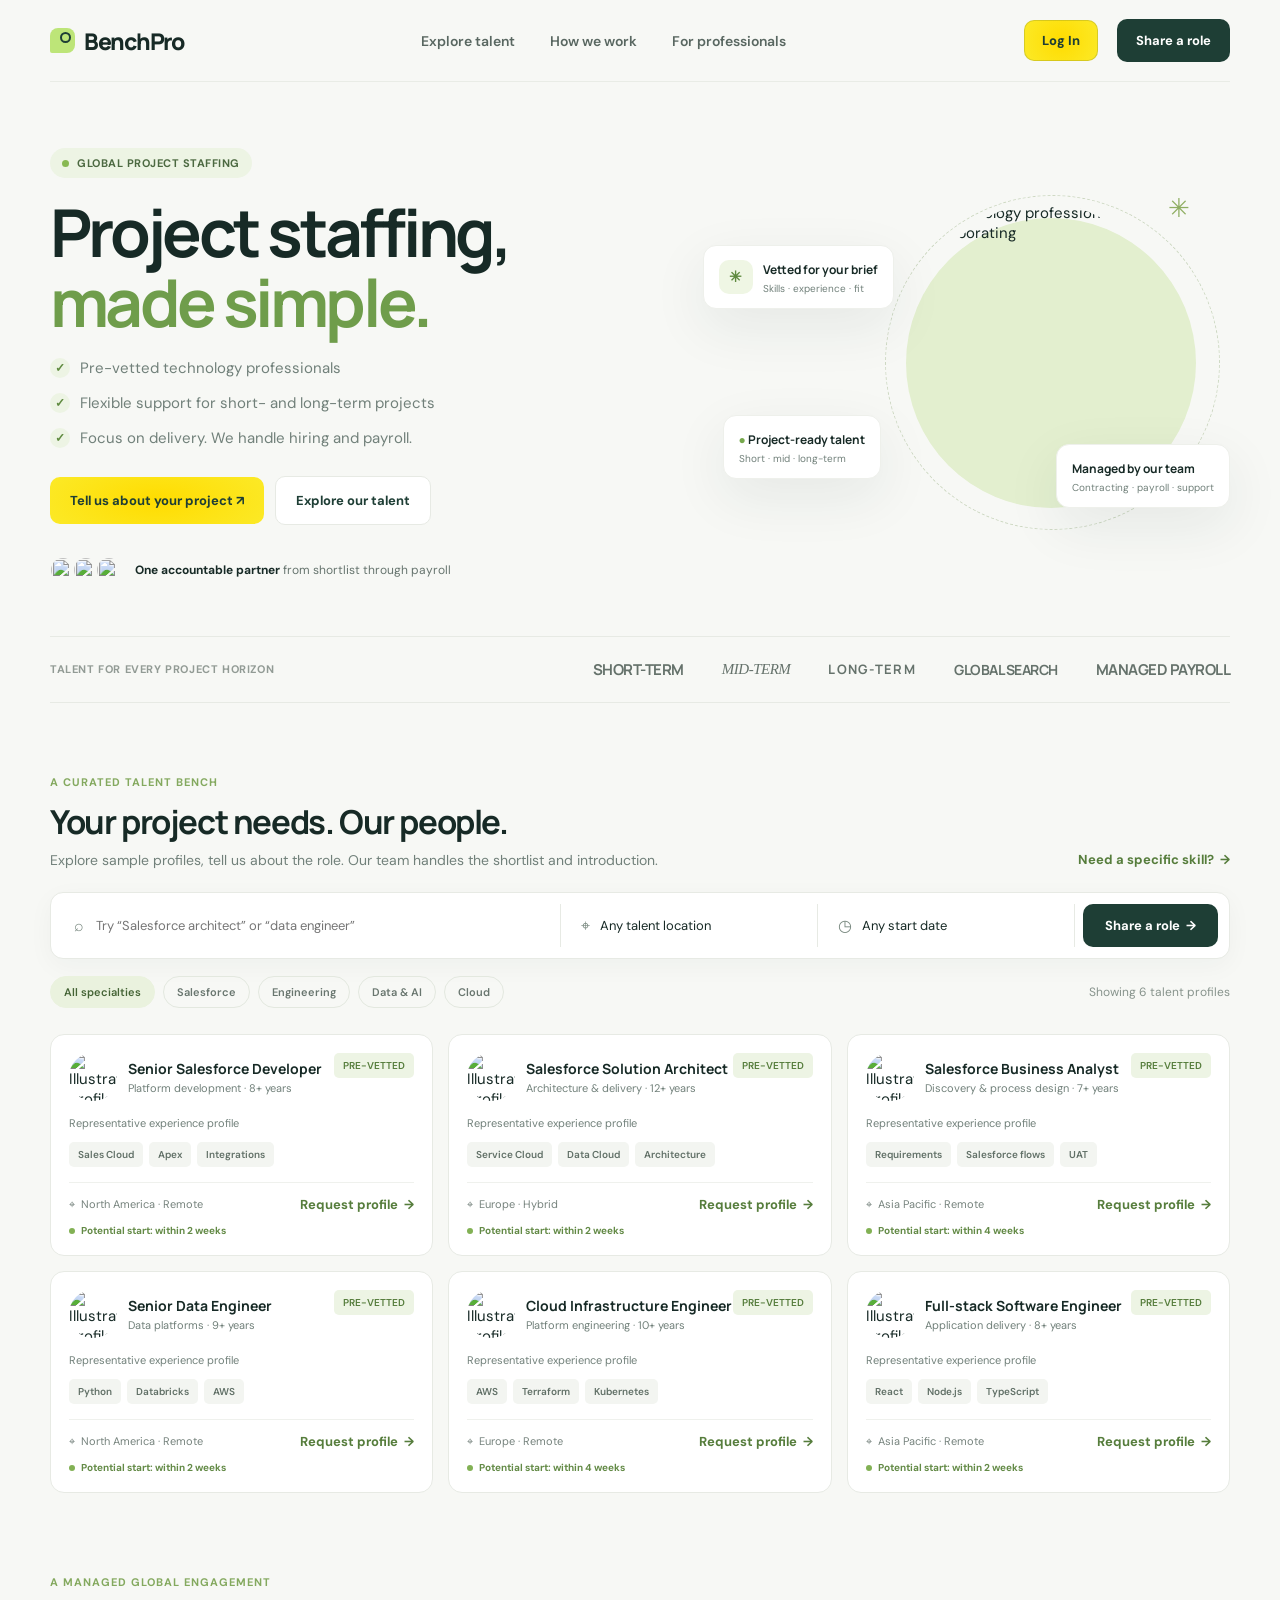
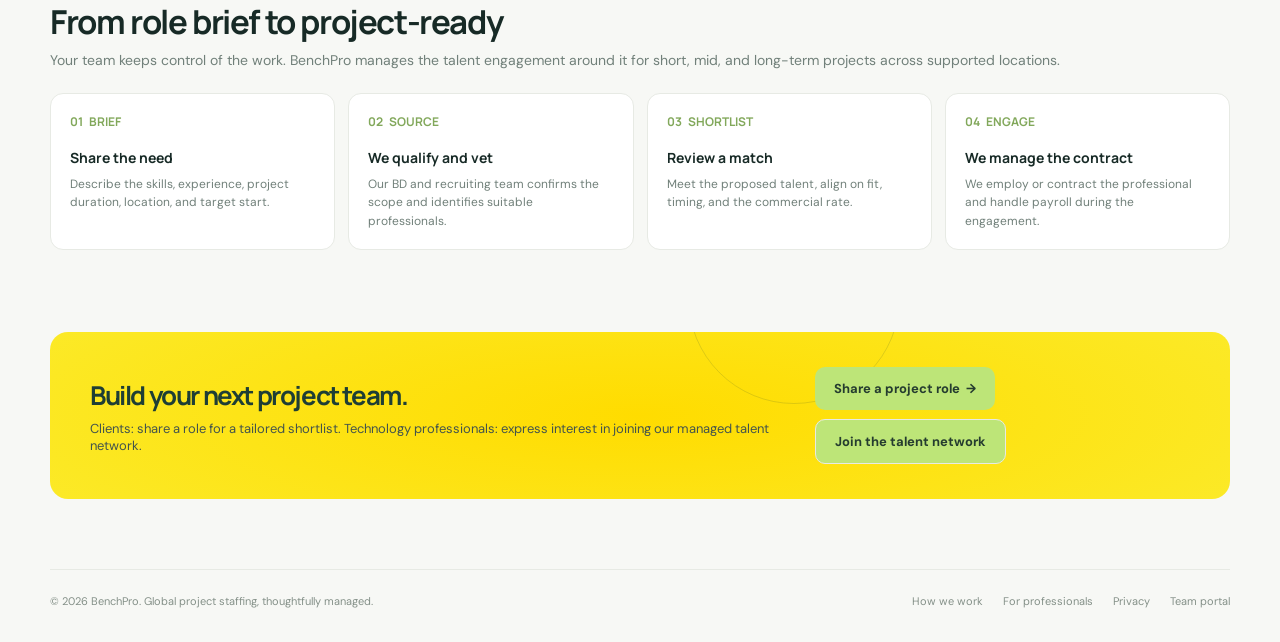
==== index.html @ f0e97454 "Add shared BenchPro sign-in and role-based access" ====
<!doctype html>
<html lang="en">
<head>
  <meta charset="utf-8" />
  <meta name="viewport" content="width=device-width, initial-scale=1" />
  <meta name="theme-color" content="#f7f8f5" />
  <title>BenchPro — Global project staffing</title>
  <link rel="preconnect" href="https://fonts.googleapis.com">
  <link rel="preconnect" href="https://fonts.gstatic.com" crossorigin>
  <link href="https://fonts.googleapis.com/css2?family=DM+Sans:wght@400;500;600;700&family=Manrope:wght@400;500;600;700;800&display=swap" rel="stylesheet">
  <style>
    :root{--ink:#172a26;--muted:#71807a;--green:#bde578;--deep:#1e3e35;--paper:#f7f8f5;--line:#e7eae4;--white:#fff;--orange:#f4a16c;--shadow:0 18px 55px rgba(29,54,45,.08)}
    *{box-sizing:border-box} body{margin:0;background:var(--paper);color:var(--ink);font:15px 'DM Sans',sans-serif} button,input,select{font:inherit} button{cursor:pointer} a{color:inherit;text-decoration:none}.shell{width:min(1180px,calc(100% - 48px));margin:auto}
    header{height:82px;display:flex;align-items:center;justify-content:space-between;border-bottom:1px solid #e9ece6}.brand{font:800 23px Manrope,sans-serif;letter-spacing:-1.3px;display:flex;gap:9px;align-items:center}.brand-mark{width:25px;height:25px;background:var(--green);border-radius:8px 8px 8px 2px;position:relative}.brand-mark:after{content:'';position:absolute;width:7px;height:7px;border:2px solid var(--deep);border-radius:50%;right:4px;top:4px}.nav{display:flex;gap:35px;align-items:center;color:#596761;font-weight:600;font-size:14px}.nav a:hover{color:var(--deep)}.actions{display:flex;align-items:center;gap:19px}.login-button{display:inline-flex;align-items:center;justify-content:center;padding:11px 17px;border:1px solid rgba(24,59,51,.16);border-radius:10px;background:radial-gradient(150% 267% at 50% 50%, #FFDC00 0%, #F6FF66 100%);color:var(--deep);font-weight:800;font-size:13px;white-space:nowrap;transition:background .15s,transform .15s}.login-button:hover{background:radial-gradient(150% 267% at 50% 50%, #FFDC00 0%, #F6FF66 100%);transform:translateY(-1px)}.login{font-weight:600;font-size:14px}.btn{border:0;border-radius:10px;background:var(--deep);color:white;padding:13px 19px;font-weight:700;font-size:13px;transition:transform .15s,background .15s}.btn:hover{background:#31594c;transform:translateY(-1px)}.btn.light{background:#fff;color:var(--deep);border:1px solid var(--line)}.btn.light:hover{background:#f1f4ed}.menu{display:none;background:none;border:0;font-size:23px;color:var(--deep)}
    .hero{display:grid;grid-template-columns:1.06fr .94fr;align-items:center;gap:45px;padding:66px 0 52px;min-height:485px}.eyebrow{display:inline-flex;align-items:center;gap:8px;padding:8px 12px;border-radius:30px;background:#edf4e4;color:#4c6941;font-size:11px;font-weight:700;letter-spacing:.5px;text-transform:uppercase}.eyebrow i{width:7px;height:7px;background:#88b952;border-radius:50%}h1,h2,h3,p{margin-top:0}h1{font:700 clamp(43px,5.2vw,66px)/1.06 Manrope,sans-serif;letter-spacing:-3.7px;margin:20px 0 19px;max-width:600px}h1 em{font-style:normal;color:#6f9d4b}.hero-copy{font-size:16px;color:var(--muted);line-height:1.7;max-width:505px;margin-bottom:25px}.hero-points{list-style:none;padding:0;display:grid;gap:12px}.hero-points li{display:flex;align-items:flex-start;gap:10px;font-size:15px;line-height:1.55;color:var(--muted)}.hero-points li:before{content:'✓';flex:0 0 20px;width:20px;height:20px;border-radius:50%;display:grid;place-items:center;background:#edf4e4;color:#5f8a3f;font-size:12px;font-weight:700;margin-top:1px}.hero-ctas{display:flex;gap:11px;align-items:center}.hero-ctas .btn{padding:15px 20px}.hero-ctas .btn:not(.light){background:radial-gradient(150% 267% at 50% 50%, #FFDC00 0%, #F6FF66 100%);color:var(--deep)}.hero-ctas .btn:not(.light):hover{background:radial-gradient(150% 267% at 50% 50%, #FFDC00 0%, #F6FF66 100%);transform:translateY(-1px)}.proof{display:flex;align-items:center;gap:12px;margin-top:31px;color:#66746e;font-size:12px}.avatars{display:flex;padding-left:4px}.avatars img{width:28px;height:28px;border-radius:50%;object-fit:cover;border:2px solid var(--paper);margin-left:-5px}.proof strong{color:var(--ink)}
    .visual{height:350px;position:relative;display:flex;align-items:center;justify-content:center}.blob{position:absolute;width:290px;height:290px;border-radius:50%;background:#e3efcf;right:34px;top:27px}.orbit{position:absolute;width:335px;height:335px;border:1px dashed #cdd8c2;border-radius:50%;right:10px;top:4px}.visual-photo{position:absolute;right:68px;top:12px;width:237px;height:318px;object-fit:cover;object-position:center;border-radius:125px 125px 18px 18px;z-index:1}.float-card{position:absolute;z-index:2;background:white;border:1px solid #eef0eb;border-radius:13px;padding:13px 15px;box-shadow:var(--shadow)}.match-card{left:6px;top:54px;display:flex;gap:10px;align-items:center}.match-icon{width:34px;height:34px;background:#eff6e4;border-radius:10px;display:grid;place-items:center;color:#5f8a3f;font-weight:bold}.float-card strong{font:700 12px Manrope}.float-card small{display:block;color:var(--muted);font-size:10px;margin-top:3px}.rate-card{right:0;bottom:33px}.rate-card span{color:#79a456;font-size:12px;font-weight:bold}.online-card{left:26px;bottom:62px}.online-card b{color:#77a94d}.sparkle{position:absolute;right:40px;top:0;color:#8fae62;font-size:26px}
    .trusted{border-top:1px solid var(--line);border-bottom:1px solid var(--line);padding:22px 0;display:flex;align-items:center;justify-content:space-between;color:#929b95;font-size:11px;font-weight:700;letter-spacing:.6px;text-transform:uppercase}.logos{display:flex;align-items:center;gap:38px;color:#65726b;font:700 15px Manrope;letter-spacing:-.5px}.logos span:nth-child(2){font-weight:500;font-family:Georgia,serif;font-style:italic}.logos span:nth-child(3){letter-spacing:1.3px;font-size:13px}.logos span:nth-child(4){font-size:14px}.section{padding:72px 0 82px}.section-head{display:flex;justify-content:space-between;align-items:end;margin-bottom:23px}.kicker{font-weight:700;color:#84a95f;font-size:11px;text-transform:uppercase;letter-spacing:1px;margin-bottom:10px}h2{font:700 33px Manrope;letter-spacing:-1.4px;margin-bottom:7px}.section-head p{color:var(--muted);margin:0;font-size:14px}.text-link{font-weight:700;color:#567d3c;font-size:13px}.search-panel{background:#fff;border:1px solid var(--line);border-radius:13px;padding:11px;display:grid;grid-template-columns:1.6fr .8fr .8fr auto;gap:8px;box-shadow:0 7px 26px rgba(37,57,42,.04);margin-bottom:17px}.field{display:flex;align-items:center;gap:10px;border-right:1px solid var(--line);padding:0 12px}.field span{font-size:16px;color:#77877e}.field input,.field select{border:0;outline:0;width:100%;color:var(--ink);background:transparent;font-size:13px}.field select{appearance:none}.search-panel .btn{padding:13px 22px}.filters{display:flex;gap:8px;margin-bottom:26px;align-items:center}.filter{border:1px solid #e3e8df;background:transparent;border-radius:30px;padding:8px 13px;color:#69766f;font-size:11px;font-weight:600}.filter.active,.filter:hover{background:#eaf2de;color:#456436;border-color:#eaf2de}.results{font-size:12px;color:#87938c;margin-left:auto}.cards{display:grid;grid-template-columns:repeat(3,1fr);gap:15px}.talent-card{background:white;border:1px solid var(--line);border-radius:14px;padding:18px;transition:box-shadow .2s,transform .2s;cursor:pointer}.talent-card:hover{box-shadow:var(--shadow);transform:translateY(-3px)}.card-top{display:flex;align-items:flex-start;justify-content:space-between}.person{display:flex;gap:11px;align-items:center}.person img{width:48px;height:48px;border-radius:50%;object-fit:cover}.person h3{font:700 14px Manrope;margin:0 0 3px}.person p{font-size:11px;color:var(--muted);margin:0}.save{border:1px solid var(--line);background:#fff;border-radius:50%;width:32px;height:32px;color:#718078;font-size:17px}.save.saved{color:#da7c54;background:#fff2ec;border-color:#f7dfd2}.rating{font-size:11px;color:#869088;margin:15px 0 12px}.rating strong{color:var(--ink)}.rating b{color:#d79a40}.tags{display:flex;gap:6px;flex-wrap:wrap;margin:0 0 15px}.tag{background:#f3f5f1;color:#617067;padding:6px 9px;border-radius:5px;font-size:10px;font-weight:600}.tag.extra{background:#f9f0e9;color:#a16d4a}.card-bottom{padding-top:13px;border-top:1px solid #eff1ed;display:flex;justify-content:space-between;align-items:center}.location{color:#76837d;font-size:11px}.price{font:700 14px Manrope}.price small{font:400 10px 'DM Sans';color:#929b95}.availability{font-size:10px;color:#638a46;font-weight:700;margin-top:11px}.availability:before{content:'';display:inline-block;width:6px;height:6px;background:#82b154;border-radius:50%;margin-right:6px}.empty{display:none;text-align:center;padding:38px;background:#fff;border-radius:14px;color:var(--muted)}
    .bottom-cta{background:radial-gradient(150% 267% at 50% 50%, #FFDC00 0%, #F6FF66 100%);color:var(--deep);border-radius:18px;padding:35px 40px;display:flex;justify-content:space-between;align-items:center;margin:0 0 70px;position:relative;overflow:hidden}.bottom-cta:after{content:'';position:absolute;width:210px;height:210px;border:1px solid rgba(24,59,51,.14);border-radius:50%;right:28%;top:-140px}.bottom-cta h2{font-size:26px;margin:0 0 7px;position:relative;z-index:1}.bottom-cta p{margin:0;color:#43544D;font-size:13px;position:relative;z-index:1}.bottom-cta .btn{background:var(--green);color:#253c2f;position:relative;z-index:1}.bottom-cta .btn:hover{background:#cdefa0}footer{border-top:1px solid var(--line);padding:24px 0 34px;color:#849088;font-size:11px;display:flex;justify-content:space-between}.footer-links{display:flex;gap:20px}
    .steps-grid{display:grid;grid-template-columns:repeat(4,1fr);gap:13px;margin-top:24px}.step{background:#fff;border:1px solid var(--line);border-radius:13px;padding:19px;min-height:145px}.step-num{color:#82a85b;font:700 12px Manrope;margin-bottom:18px}.step h3{font:700 14px Manrope;margin:0 0 8px}.step p{font-size:12px;color:var(--muted);line-height:1.55;margin:0}
    .modal-wrap{display:none;position:fixed;inset:0;background:rgba(22,39,32,.42);z-index:10;align-items:center;justify-content:center;padding:20px}.modal-wrap.open{display:flex}.modal{background:#fff;border-radius:18px;width:min(480px,100%);padding:27px;position:relative;box-shadow:0 25px 80px #172a2630}.modal-close{position:absolute;right:17px;top:15px;border:0;background:none;font-size:22px;color:#66736c}.modal-head{display:flex;gap:13px;align-items:center;margin:7px 0 17px}.modal-head img{width:60px;height:60px;border-radius:50%;object-fit:cover}.modal h3{font:700 19px Manrope;margin:0 0 5px}.modal p{font-size:13px;color:var(--muted);line-height:1.6}.modal .tags{margin-top:15px}.modal-action{width:100%;margin-top:9px}
    @media(max-width:800px){.nav{gap:17px}.hero{gap:15px}.visual{transform:scale(.88);transform-origin:center right;margin-left:-40px}.search-panel{grid-template-columns:1fr 1fr}.field:nth-child(2){border-right:0}.cards{grid-template-columns:repeat(2,1fr)}.trusted{gap:15px}.logos{gap:19px}.steps-grid{grid-template-columns:repeat(2,1fr)}}
    @media(max-width:600px){.shell{width:calc(100% - 34px)}header{height:69px}.nav{display:none;position:absolute;left:0;right:0;top:69px;background:var(--paper);padding:20px 24px;z-index:5;border-bottom:1px solid var(--line);flex-direction:column;align-items:flex-start}.nav.open{display:flex}.actions{gap:8px}.actions .login{display:none}.login-button{padding:10px 12px;font-size:11px}.actions>.btn{padding:11px 13px;font-size:11px}.menu{display:block}.hero{display:flex;flex-direction:column;align-items:flex-start;padding:44px 0 24px;gap:0}.hero-copy{font-size:14px}h1{font-size:47px}.visual{align-self:center;width:100%;height:300px;margin:4px 0 0;transform:scale(.88);transform-origin:center}.trusted{display:block;text-align:center;line-height:1.7}.logos{justify-content:center;flex-wrap:wrap;gap:12px 22px;margin-top:12px}.section{padding:54px 0}.section-head{align-items:flex-start;gap:15px}.section-head>div:nth-child(2){display:none}h2{font-size:27px}.section-head p{font-size:12px}.search-panel{grid-template-columns:1fr;gap:3px;padding:9px}.field{height:42px;border-right:0;border-bottom:1px solid var(--line)}.field:nth-child(2){border-bottom:1px solid var(--line)}.search-panel .btn{margin-top:4px}.filters{overflow:auto;padding-bottom:5px;flex-wrap:nowrap}.filter{white-space:nowrap}.results{display:none}.cards{grid-template-columns:1fr}.talent-card{padding:17px}.steps-grid{grid-template-columns:1fr 1fr;gap:8px}.step{padding:14px;min-height:152px}.bottom-cta{padding:27px 22px;display:block;margin-bottom:45px}.bottom-cta h2{font-size:23px;max-width:280px}.bottom-cta p{line-height:1.6;max-width:280px;margin-bottom:16px}.footer-links{gap:12px}footer{gap:15px;line-height:1.6}}
  </style>
  <style>
    .modal{max-height:calc(100vh - 40px);overflow:auto}.form-grid{display:grid;grid-template-columns:repeat(2,minmax(0,1fr));gap:0 9px}.intake-required-field{min-width:0;display:flex;flex-direction:column}.intake-required-field.full{grid-column:1/-1}.intake-required-field .form-field{margin-bottom:3px}.intake-field-error{display:block;color:#a33b32;font-size:11px;line-height:1.35;margin:0 1px 8px}.intake-field-error[hidden]{display:none}.role-details-error{margin:1px 0 10px}.form-field{width:100%;min-width:0;padding:13px;border:1px solid #e4e8e1;border-radius:9px;margin:4px 0 10px;background:#fff;color:var(--ink);font:inherit}.form-field:focus{outline:2px solid #89ac62;outline-offset:1px}.form-field.full{grid-column:1/-1}.form-field::placeholder,.form-field.is-placeholder{color:#89958e}.form-field.is-placeholder,select.form-field.is-placeholder{-webkit-text-fill-color:#89958e!important;color:#89958e!important}.form-field.is-placeholder option:not([value=""]){color:var(--ink);-webkit-text-fill-color:var(--ink)}@media(max-width:480px){.form-grid{grid-template-columns:1fr}.form-field.full{grid-column:auto}}
    .jd-upload{grid-column:1/-1;margin:2px 0 10px}.jd-upload-label{font-size:12px;font-weight:700;color:var(--ink);margin:0 0 7px}.jd-dropzone{border:1px dashed #b9c8b4;border-radius:10px;background:#fbfcf9;padding:15px;display:flex;align-items:center;justify-content:space-between;gap:12px;color:var(--muted);font-size:12px;cursor:pointer}.jd-dropzone:hover,.jd-dropzone:focus,.jd-dropzone.dragover{border-color:#789c58;background:#f4f8ee;outline:2px solid #89ac6240}.jd-drop-copy strong{display:block;color:var(--ink);font-size:13px;margin-bottom:3px}.jd-drop-actions{display:flex;align-items:center;gap:8px;flex:none}.jd-file-name{font-size:11px;color:var(--deep);font-weight:700;overflow-wrap:anywhere}.jd-upload-note{font-size:10px;color:var(--muted);margin:6px 0 0}.jd-file-button,.jd-remove-button{border:1px solid var(--line);border-radius:7px;background:white;padding:8px 10px;color:var(--deep);font-size:11px;font-weight:700;cursor:pointer}.jd-remove-button{color:#8a493b}.@media(max-width:480px){.jd-upload{grid-column:auto}.jd-dropzone{align-items:flex-start;flex-direction:column}.jd-drop-actions{width:100%;justify-content:space-between}}
    .date-field{position:relative;min-width:0}.date-field:before{content:attr(data-placeholder);position:absolute;z-index:1;left:14px;top:17px;color:#89958e;font-size:15px;line-height:1;pointer-events:none}.date-field:not(.has-value):not(:focus-within) input{color:transparent}.date-field:focus-within:before,.date-field.has-value:before{display:none}
  </style>
</head>
<body>
  <header class="shell">
    <a class="brand" href="#top" aria-label="BenchPro home"><span class="brand-mark"></span>BenchPro</a>
    <nav class="nav" id="nav"><a href="#talent">Explore talent</a><a href="#how">How we work</a><a href="#workers">For professionals</a></nav>
    <div class="actions"><a class="login-button" href="login.html" aria-label="Log in to BenchPro">Log In</a><button class="btn" data-modal="employer">Share a role</button><button class="menu" id="menu" aria-label="Open menu">☰</button></div>
  </header>
  <main id="top">
    <div class="shell">
      <section class="hero">
        <div>
          <div class="eyebrow"><i></i> Global project staffing</div>
          <h1>Project staffing, <em>made simple.</em></h1>
          <ul class="hero-copy hero-points">
            <li>Pre-vetted technology professionals</li>
            <li>Flexible support for short- and long-term projects</li>
            <li>Focus on delivery. We handle hiring and payroll.</li>
          </ul>
          <div class="hero-ctas"><button class="btn" data-modal="employer">Tell us about your project <span aria-hidden="true">↗</span></button><a class="btn light" href="#talent">Explore our talent</a></div>
          <div class="proof"><div class="avatars"><img src="https://images.unsplash.com/photo-1534528741775-53994a69daeb?w=60&h=60&fit=crop&crop=faces" alt=""><img src="https://images.unsplash.com/photo-1500648767791-00dcc994a43e?w=60&h=60&fit=crop&crop=faces" alt=""><img src="https://images.unsplash.com/photo-1531123897727-8f129e1688ce?w=60&h=60&fit=crop&crop=faces"></div><span><strong>One accountable partner</strong> from shortlist through payroll</span></div>
        </div>
        <div class="visual" aria-label="Technology professionals collaborating on a project"><div class="orbit"></div><div class="blob"></div><img class="visual-photo" src="https://images.unsplash.com/photo-1551836022-d5d88e9218df?w=700&h=900&fit=crop&crop=faces" alt="Technology professionals collaborating"><div class="float-card match-card"><div class="match-icon">✳</div><div><strong>Vetted for your brief</strong><small>Skills · experience · fit</small></div></div><div class="float-card online-card"><strong><b>●</b> Project-ready talent</strong><small>Short · mid · long-term</small></div><div class="float-card rate-card"><strong>Managed by our team</strong><small>Contracting · payroll · support</small></div><div class="sparkle">✳</div></div>
      </section>
      <section class="trusted" aria-label="Staffing partnership"><span>Talent for every project horizon</span><div class="logos"><span>SHORT-TERM</span><span>Mid-term</span><span>LONG-TERM</span><span>GLOBAL SEARCH</span><span>MANAGED PAYROLL</span></div></section>
      <section class="section" id="talent">
        <div class="section-head"><div><div class="kicker">A curated talent bench</div><h2>Your project needs. Our people.</h2><p>Explore sample profiles, tell us about the role. Our team handles the shortlist and introduction.</p></div><div><a class="text-link" href="#talent" data-modal="employer">Need a specific skill?&nbsp; →</a></div></div>
        <div class="search-panel"><label class="field"><span>⌕</span><input id="query" placeholder="Try “Salesforce architect” or “data engineer”" aria-label="Search skills or role"></label><label class="field"><span>⌖</span><select id="location" aria-label="Talent location"><option value="">Any talent location</option><option>North America</option><option>Europe</option><option>Asia Pacific</option><option>Africa</option></select></label><label class="field"><span>◷</span><select id="availability" aria-label="Potential start"><option value="">Any start date</option><option value="available">Within 2 weeks</option><option value="soon">Within 4 weeks</option></select></label><button class="btn" id="search">Share a role&nbsp; →</button></div>
        <div class="filters"><button class="filter active" data-category="all">All specialties</button><button class="filter" data-category="Salesforce">Salesforce</button><button class="filter" data-category="Engineering">Engineering</button><button class="filter" data-category="Data & AI">Data &amp; AI</button><button class="filter" data-category="Cloud">Cloud</button><span class="results" id="resultCount">Showing 6 talent profiles</span></div>
        <div class="cards" id="cards"></div><div class="empty" id="empty">We couldn’t find an example profile for that search. Share your requirements and our team can source for the role.</div>
      </section>
      <section class="section" id="how" style="padding-top:0"><div class="kicker">A managed global engagement</div><h2>From role brief to project-ready</h2><p style="color:var(--muted);font-size:14px">Your team keeps control of the work. BenchPro manages the talent engagement around it for short, mid, and long-term projects across supported locations.</p><div class="steps-grid"><article class="step"><div class="step-num">01 &nbsp; BRIEF</div><h3>Share the need</h3><p>Describe the skills, experience, project duration, location, and target start.</p></article><article class="step"><div class="step-num">02 &nbsp; SOURCE</div><h3>We qualify and vet</h3><p>Our BD and recruiting team confirms the scope and identifies suitable professionals.</p></article><article class="step"><div class="step-num">03 &nbsp; SHORTLIST</div><h3>Review a match</h3><p>Meet the proposed talent, align on fit, timing, and the commercial rate.</p></article><article class="step"><div class="step-num">04 &nbsp; ENGAGE</div><h3>We manage the contract</h3><p>We employ or contract the professional and handle payroll during the engagement.</p></article></div></section>
      <section class="bottom-cta" id="workers"><div><h2>Build your next project team.</h2><p>Clients: share a role for a tailored shortlist. Technology professionals: express interest in joining our managed talent network.</p></div><div style="display:flex;gap:9px;position:relative;z-index:1;flex-wrap:wrap"><button class="btn" data-modal="employer">Share a project role&nbsp; →</button><button class="btn light" data-modal="worker">Join the talent network</button></div></section>
    </div>
  </main>
  <footer class="shell"><span>© 2026 BenchPro. Global project staffing, thoughtfully managed.</span><div class="footer-links"><a href="#how">How we work</a><a href="#workers">For professionals</a><a href="#how">Privacy</a><a href="/admin.html">Team portal</a></div></footer>
  <div class="modal-wrap" id="modalWrap" role="dialog" aria-modal="true" aria-labelledby="modalTitle"><div class="modal"><button class="modal-close" aria-label="Close">×</button><div id="modalContent"></div></div></div>
  <script>
    const SUPABASE_URL = 'https://ttmkcmeqiawrzbvymhal.supabase.co';
    const SUPABASE_PUBLISHABLE_KEY = 'sb_publishable_kYY2o5gsLpUww-bgH0az4A_nQhdMiaN';
    const authCallback = new URLSearchParams(window.location.hash.slice(1));
    if ((authCallback.get('type') === 'invite' && authCallback.has('access_token')) || authCallback.has('error_code')) {
      window.location.replace('/admin.html' + window.location.hash);
    }
    const people=[
      {name:'Senior Salesforce Developer',role:'Platform development · 8+ years',category:'Salesforce',location:'North America · Remote',region:'North America',availability:'available',avatar:'photo-1500648767791-00dcc994a43e',skills:['Sales Cloud','Apex','Integrations'],bio:'Example talent profile. Senior Salesforce practitioner with implementation experience across complex enterprise environments. Final availability and fit are confirmed by our recruiting team.'},
      {name:'Salesforce Solution Architect',role:'Architecture & delivery · 12+ years',category:'Salesforce',location:'Europe · Hybrid',region:'Europe',availability:'available',avatar:'photo-1534528741775-53994a69daeb',skills:['Service Cloud','Data Cloud','Architecture'],bio:'Example talent profile. Experienced architect who leads solution design, stakeholder alignment, and delivery governance across multi-team programs.'},
      {name:'Salesforce Business Analyst',role:'Discovery & process design · 7+ years',category:'Salesforce',location:'Asia Pacific · Remote',region:'Asia Pacific',availability:'soon',avatar:'photo-1531123897727-8f129e1688ce',skills:['Requirements','Salesforce flows','UAT'],bio:'Example talent profile. Bridges business and engineering teams, shapes clear requirements, and supports a smooth path from discovery through acceptance.'},
      {name:'Senior Data Engineer',role:'Data platforms · 9+ years',category:'Data & AI',location:'North America · Remote',region:'North America',availability:'available',avatar:'photo-1506794778202-cad84cf45f1d',skills:['Python','Databricks','AWS'],bio:'Example talent profile. Builds dependable data pipelines and platforms for analytics and AI programs, with strong cloud and production operations experience.'},
      {name:'Cloud Infrastructure Engineer',role:'Platform engineering · 10+ years',category:'Cloud',location:'Europe · Remote',region:'Europe',availability:'soon',avatar:'photo-1544005313-94ddf0286df2',skills:['AWS','Terraform','Kubernetes'],bio:'Example talent profile. Helps project teams establish secure, scalable cloud foundations and reliable infrastructure automation.'},
      {name:'Full-stack Software Engineer',role:'Application delivery · 8+ years',category:'Engineering',location:'Asia Pacific · Remote',region:'Asia Pacific',availability:'available',avatar:'photo-1524504388940-b1c1722653e1',skills:['React','Node.js','TypeScript'],bio:'Example talent profile. Product-focused engineer comfortable owning features end to end and joining established delivery teams.'}
    ];
    let category='all', saved=new Set();
    const escapeHtml=s=>s.replace(/[&<>"']/g,c=>({'&':'&amp;','<':'&lt;','>':'&gt;','"':'&quot;',"'":'&#39;'}[c]));
    function render(){const q=document.getElementById('query').value.toLowerCase().trim(), loc=document.getElementById('location').value, avail=document.getElementById('availability').value;const found=people.filter(p=>(category==='all'||p.category===category)&&(!q||(p.name+' '+p.role+' '+p.skills.join(' ')).toLowerCase().includes(q))&&(!loc||p.region===loc)&&(!avail||p.availability===avail));document.getElementById('cards').innerHTML=found.map(p=>`<article class="talent-card" data-person="${people.indexOf(p)}" tabindex="0" aria-label="View example ${escapeHtml(p.name)} profile"><div class="card-top"><div class="person"><img src="https://images.unsplash.com/${p.avatar}?w=100&h=100&fit=crop&crop=faces" alt="Illustrative profile"><div><h3>${escapeHtml(p.name)}</h3><p>${escapeHtml(p.role)}</p></div></div><span class="tag" style="background:#edf4e4;color:#567d3c">PRE-VETTED</span></div><div class="rating" style="margin:15px 0 12px;color:#71807a">Representative experience profile</div><div class="tags">${p.skills.map(s=>`<span class="tag">${escapeHtml(s)}</span>`).join('')}</div><div class="card-bottom"><span class="location">⌖ &nbsp;${escapeHtml(p.location)}</span><span class="text-link">Request profile&nbsp; →</span></div><div class="availability">${p.availability==='available'?'Potential start: within 2 weeks':'Potential start: within 4 weeks'}</div></article>`).join('');document.getElementById('resultCount').textContent=`Showing ${found.length} talent profile${found.length===1?'':'s'}`;document.getElementById('empty').style.display=found.length?'none':'block';document.getElementById('cards').style.display=found.length?'grid':'none';}
    render();document.querySelectorAll('.filter').forEach(b=>b.addEventListener('click',()=>{document.querySelector('.filter.active').classList.remove('active');b.classList.add('active');category=b.dataset.category;render()}));document.getElementById('search').addEventListener('click',()=>openJoin('employer'));document.getElementById('query').addEventListener('keydown',e=>{if(e.key==='Enter')render()});document.getElementById('location').addEventListener('change',render);document.getElementById('availability').addEventListener('change',render);
    document.getElementById('cards').addEventListener('click',e=>{const save=e.target.closest('[data-save]');if(save){e.stopPropagation();const n=save.dataset.save;saved.has(n)?saved.delete(n):saved.add(n);render();return}const card=e.target.closest('[data-person]');if(card)openProfile(people[+card.dataset.person])});document.getElementById('cards').addEventListener('keydown',e=>{if((e.key==='Enter'||e.key===' ')&&e.target.matches('[data-person]'))openProfile(people[+e.target.dataset.person])});
    const wrap=document.getElementById('modalWrap'),content=document.getElementById('modalContent');let requestedTalent='';function openProfile(p){requestedTalent=p.name;content.innerHTML=`<div class="modal-head"><img src="https://images.unsplash.com/${p.avatar}?w=120&h=120&fit=crop&crop=faces" alt="Illustrative talent profile"><div><h3 id="modalTitle">${escapeHtml(p.name)}</h3><div style="font-size:12px;color:#71807a">${escapeHtml(p.role)} · ${escapeHtml(p.location)}</div></div></div><p>${escapeHtml(p.bio)}</p><div class="tags">${p.skills.map(s=>`<span class="tag">${escapeHtml(s)}</span>`).join('')}</div><button class="btn modal-action" data-modal="employer">Discuss this profile with our team&nbsp; →</button>`;wrap.classList.add('open')}
    function openJoin(mode){
      if(mode==='join'||mode==='login'){
        content.innerHTML=`<div class="kicker">${mode==='login'?'Welcome back':'Global project staffing'}</div><h3 id="modalTitle">${mode==='login'?'Log in':'How can BenchPro help?'}</h3><p>${mode==='login'?'Use your BenchPro credentials. Candidates and client users sign in with the same account.':'Tell us whether you need talent or want to join our managed professional network.'}</p>${mode==='login'?'<a class="btn modal-action" href="client.html">Continue to BenchPro&nbsp; →</a><p style="font-size:11px;text-align:center;margin-top:12px">Talent profile? <a class="text-link" href="candidate.html?mode=login">Sign in here</a></p>':'<button class="btn modal-action" data-modal="employer">I’m hiring for a project&nbsp; →</button><button class="btn light modal-action" data-modal="worker">I’m a technology professional</button>'}<p style="font-size:10px;text-align:center;margin:14px 0 0">Short, mid, or long-term project staffing.</p>`;
      } else if(mode==='employer'||mode==='worker'){
        const worker=mode==='worker';
      content.innerHTML=worker?`<div class="kicker">For technology professionals</div><h3 id="modalTitle">Join the BenchPro talent network</h3><p>Create a private profile so our recruiting team can consider you for suitable project opportunities. Your details are not published as a public resume.</p><a class="btn modal-action" href="candidate.html">Create your candidate profile&nbsp; →</a><p style="font-size:11px;text-align:center;margin-top:13px">Already registered? <a class="text-link" href="candidate.html">Sign in to your profile</a></p>`:`<div class="kicker">Project staffing request</div><h3 id="modalTitle">Tell us about the role</h3><p>Our team will review your brief and follow up with a tailored shortlist and proposed hourly rate.</p><form data-form="employer" novalidate>
          <div style="position:absolute;left:-10000px;width:1px;height:1px;overflow:hidden" aria-hidden="true"><label>Leave this field blank<input name="website" tabindex="-1" autocomplete="off"></label></div>
          <div class="form-grid">
            <div class="intake-required-field"><input required class="form-field" name="contact_name" autocomplete="name" placeholder="Your name" aria-label="Your name" aria-describedby="contact-name-error"><small class="intake-field-error" id="contact-name-error" data-field-error="contact_name" role="alert" hidden></small></div>
            <div class="intake-required-field"><input required class="form-field" name="designation" autocomplete="organization-title" placeholder="Your designation" aria-label="Your designation, required" aria-describedby="designation-error"><small class="intake-field-error" id="designation-error" data-field-error="designation" role="alert" hidden></small></div>
            <div class="intake-required-field"><input required class="form-field" name="company_name" autocomplete="organization" placeholder="Company name" aria-label="Company name" aria-describedby="company-name-error"><small class="intake-field-error" id="company-name-error" data-field-error="company_name" role="alert" hidden></small></div>
            <select class="form-field intake-select is-placeholder" name="company_size" aria-label="Company size"><option value="">Company size</option><option value="1-10">1–10 employees</option><option value="11-50">11–50 employees</option><option value="51-200">51–200 employees</option><option value="201-500">201–500 employees</option><option value="501-1000">501–1,000 employees</option><option value="1001-5000">1,001–5,000 employees</option><option value="5001-10000">5,001–10,000 employees</option><option value="10001+">10,001+ employees</option><option value="prefer_not_to_say">Prefer not to say</option></select>
            <select class="form-field full intake-select is-placeholder" name="business_type" aria-label="Industry"><option value="">Industry</option><option>IT Services &amp; Consulting</option><option>Software / SaaS</option><option>Financial Services &amp; Fintech</option><option>Healthcare &amp; Life Sciences</option><option>Manufacturing &amp; Industrial</option><option>Retail &amp; Consumer</option><option>Transportation &amp; Logistics</option><option>Telecom &amp; Media</option><option>Energy &amp; Utilities</option><option>Government &amp; Education</option><option>Other</option></select>
            <div class="intake-required-field"><input required class="form-field" name="work_email" type="email" autocomplete="email" placeholder="Work email" aria-label="Work email" aria-describedby="work-email-error"><small class="intake-field-error" id="work-email-error" data-field-error="work_email" role="alert" hidden></small></div>
            <div class="intake-required-field"><input required class="form-field" name="phone_number" type="tel" autocomplete="tel" minlength="7" placeholder="Phone with country code" aria-label="Phone number with country code, required" aria-describedby="phone-number-error"><small class="intake-field-error" id="phone-number-error" data-field-error="phone_number" role="alert" hidden></small></div>
            <div class="intake-required-field full"><input required class="form-field" name="role_or_skills" placeholder="Role or key skills" aria-label="Role or key skills" value="${escapeHtml(requestedTalent)}" aria-describedby="role-skills-error"><small class="intake-field-error" id="role-skills-error" data-field-error="role_or_skills" role="alert" hidden></small></div>
            <select class="form-field intake-select is-placeholder" name="project_duration" aria-label="Project duration"><option value="">Project duration</option><option>Short-term (up to 3 months)</option><option>Mid-term (3–12 months)</option><option>Long-term (12+ months)</option><option>Flexible / not sure yet</option></select>
            <div class="date-field" data-placeholder="Start date"><input class="form-field" name="target_start_date" type="date" aria-label="Start date" title="Start date"></div>
            <input class="form-field full" name="work_location_timezone" placeholder="Work location or time zone" aria-label="Work location or time zone">
            <textarea class="form-field full" name="project_details" placeholder="A few details about the project or experience needed" aria-label="Project details" rows="3" style="resize:vertical"></textarea>
            <div class="jd-upload">
              <div class="jd-upload-label">Role details <span style="font-weight:400;color:var(--muted)">(type details above or attach a JD)</span></div>
              <input class="jd-file-input" name="jd_file" type="file" accept=".pdf,.doc,.docx,application/pdf,application/msword,application/vnd.openxmlformats-officedocument.wordprocessingml.document" hidden>
              <div class="jd-dropzone" tabindex="0" role="button" aria-label="Choose or drop a role description file">
                <div class="jd-drop-copy"><strong>Drop the role description here</strong><span>PDF, DOC or DOCX · up to 10 MB</span></div>
                <div class="jd-drop-actions"><span class="jd-file-name" aria-live="polite"></span><button class="jd-file-button" type="button">Choose file</button><button class="jd-remove-button" type="button" hidden>Remove</button></div>
              </div>
              <p class="jd-upload-note">Your JD is securely stored and available only to the BenchPro team.</p>
              <p class="intake-field-error role-details-error" data-role-details-error role="alert" hidden>Enter a few project details or attach a role description.</p>
            </div>
          </div>
          <p data-form-error role="alert" hidden style="font-size:12px;color:#a33b32;margin:4px 0 10px">We couldn’t send your request. Please try again.</p>
          <button class="btn modal-action" type="submit">Send staffing request&nbsp; →</button>
        </form>`;
      } else if(mode==='contact'){
        content.innerHTML=`<div class="kicker">A good connection starts here</div><h3 id="modalTitle">Start a conversation</h3><p>Share a little about your project and we’ll help you take the next step.</p><form data-form="contact"><input required type="email" placeholder="Your email" style="width:100%;padding:13px;border:1px solid #e4e8e1;border-radius:9px;margin:4px 0 10px"><textarea required placeholder="What are you working on?" rows="4" style="width:100%;resize:vertical;padding:13px;border:1px solid #e4e8e1;border-radius:9px;margin:4px 0 10px;font:inherit"></textarea><button class="btn modal-action">Send project inquiry&nbsp; →</button></form>`;
      }
      wrap.classList.add('open')
    }
    document.body.addEventListener('click',e=>{const trigger=e.target.closest('[data-modal]');if(trigger){e.preventDefault();openJoin(trigger.dataset.modal)}if(e.target===wrap||e.target.closest('.modal-close'))wrap.classList.remove('open')});const requiredFieldNames=['contact_name','designation','company_name','work_email','phone_number','role_or_skills'];
    function getRequiredFieldError(field){
      if(!field.value.trim())return 'Required';
      if(field.name==='work_email'&&!field.validity.valid)return 'Enter a valid work email.';
      if(field.name==='phone_number'&&!field.validity.valid)return 'Enter a valid phone number with country code.';
      return '';
    }
    function setFieldError(form,field,message){
      const error=form.querySelector('[data-field-error="'+field.name+'"]');
      if(!error)return;
      error.textContent=message;
      error.hidden=!message;
      if(message)field.setAttribute('aria-invalid','true');else field.removeAttribute('aria-invalid');
    }
    function updateRoleDetailsError(form){
      const error=form.querySelector('[data-role-details-error]');
      if(error)error.hidden=!!(form.elements.project_details.value.trim()||form.elements.jd_file.files[0]);
    }
    content.addEventListener('input',e=>{
      const form=e.target.closest('form[data-form="employer"]');
      if(!form)return;
      if(requiredFieldNames.includes(e.target.name))setFieldError(form,e.target,getRequiredFieldError(e.target));
      if(e.target.name==='project_details')updateRoleDetailsError(form);
    });
    content.addEventListener('change',e=>{
      const form=e.target.closest('form[data-form="employer"]');
      if(form&&(e.target.name==='jd_file'||e.target.name==='project_details'))updateRoleDetailsError(form);
    });
    content.addEventListener('submit',async e=>{
      const form=e.target.closest('form[data-form]');
      if(!form)return;
      e.preventDefault();
      const kind=form.dataset.form;
      if(kind!=='employer'){
        const title=kind==='worker'?'Thanks for your interest':'Prototype form submitted';
        const message=kind==='worker'?'In a live platform, your interest would be sent to the recruiting team for review.':'This prototype demonstrates the sign-in flow; authentication is not connected yet.';
        content.innerHTML='<div style="text-align:center;padding:16px 4px"><div class="match-icon" style="margin:0 auto 16px">✓</div><h3 id="modalTitle">'+title+'</h3><p>'+message+'</p><button class="btn modal-action" data-close>Done</button></div>';
        return;
      }
      const submit=form.querySelector('button[type="submit"]');
      const originalLabel=submit.textContent;
      const errorMessage=form.querySelector('[data-form-error]');
      const success=()=>{
        content.innerHTML='<div style="text-align:center;padding:16px 4px"><div class="match-icon" style="margin:0 auto 16px">✓</div><h3 id="modalTitle">Request received</h3><p>Thanks for sharing your staffing need. Our team will review it and follow up about next steps.</p><button class="btn modal-action" data-close>Done</button></div>';
      };
      if(form.elements.website.value.trim()){success();return}
      errorMessage.hidden=true;
      const values=new FormData(form);
      const value=name=>String(values.get(name)||'').trim();
      const jdFile=form.elements.jd_file.files[0]||null;
      const projectDetails=value('project_details');
      let firstInvalidField=null;
      for(const name of requiredFieldNames){
        const field=form.elements.namedItem(name);
        const message=getRequiredFieldError(field);
        setFieldError(form,field,message);
        if(message&&!firstInvalidField)firstInvalidField=field;
      }
      const roleDetailsError=form.querySelector('[data-role-details-error]');
      const missingRoleDetails=!projectDetails&&!jdFile;
      roleDetailsError.hidden=!missingRoleDetails;
      if(firstInvalidField||missingRoleDetails){
        if(firstInvalidField){firstInvalidField.focus({preventScroll:true});firstInvalidField.scrollIntoView({block:'center',behavior:'smooth'})}
        else roleDetailsError.scrollIntoView({block:'center',behavior:'smooth'});
        return;
      }
      const fileExtension=jdFile?.name.split('.').pop().toLowerCase()||'';
      const mimeByExtension={pdf:'application/pdf',doc:'application/msword',docx:'application/vnd.openxmlformats-officedocument.wordprocessingml.document'};
      if(jdFile&&(jdFile.size>10*1024*1024||!mimeByExtension[fileExtension]||(jdFile.type&&jdFile.type!==mimeByExtension[fileExtension]))){errorMessage.textContent='Choose a PDF, DOC or DOCX file up to 10 MB.';errorMessage.hidden=false;return}
      const uuidBytes=crypto.getRandomValues(new Uint8Array(16));
      uuidBytes[6]=(uuidBytes[6]&15)|64;uuidBytes[8]=(uuidBytes[8]&63)|128;
      const requestId=[...uuidBytes].map((byte,index)=>(index===4||index===6||index===8||index===10?'-':'')+byte.toString(16).padStart(2,'0')).join('');
      const cleanBase=(jdFile?.name||'').replace(/\\/g,'/').split('/').pop().replace(/\.[^.]*$/,'').replace(/[^A-Za-z0-9._-]/g,'_').replace(/^[^A-Za-z0-9]+/,'').slice(0,110).replace(/[. _-]+$/,'')||'role-description';
      const jdFileName=jdFile?cleanBase+'.'+fileExtension:null;
      const jdFilePath=jdFile?'requests/'+requestId+'/'+jdFileName:null;
      const payload={
        id:requestId,
        contact_name:value('contact_name'),
        company_name:value('company_name'),
        work_email:value('work_email'),
        phone_number:value('phone_number')||null,
        designation:value('designation')||null,
        company_size:value('company_size')||null,
        business_type:value('business_type')||null,
        role_or_skills:value('role_or_skills'),
        project_duration:value('project_duration')||null,
        target_start_date:value('target_start_date')||null,
        work_location_timezone:value('work_location_timezone')||null,
        project_details:projectDetails||null,
        jd_file_path:jdFilePath,
        jd_file_name:jdFile?jdFile.name.slice(0,180):null,
        jd_file_size:jdFile?jdFile.size:null,
        jd_file_type:jdFile?mimeByExtension[fileExtension]:null
      };
      submit.disabled=true;
      submit.textContent='Sending request…';
      errorMessage.hidden=true;
      try{
        if(jdFile){
          const upload=await fetch(SUPABASE_URL+'/storage/v1/object/client-role-jds/'+jdFilePath.split('/').map(encodeURIComponent).join('/'),{method:'POST',headers:{apikey:SUPABASE_PUBLISHABLE_KEY,Authorization:'Bearer '+SUPABASE_PUBLISHABLE_KEY,'Content-Type':mimeByExtension[fileExtension],'x-upsert':'false'},body:jdFile});
          if(!upload.ok)throw new Error('upload_failed');
        }
        const response=await fetch(SUPABASE_URL+'/rest/v1/staffing_requests',{
          method:'POST',
          headers:{
            apikey:SUPABASE_PUBLISHABLE_KEY,
            Authorization:'Bearer '+SUPABASE_PUBLISHABLE_KEY,
            'Content-Type':'application/json',
            Prefer:'return=minimal'
          },
          body:JSON.stringify(payload)
        });
        if(!response.ok)throw new Error('request_failed');
        success();
      }catch{
        errorMessage.textContent=jdFile?'We couldn’t upload the role file or send your request. Please try again.':'We couldn’t send your request. Please try again.';
        errorMessage.hidden=false;
        submit.disabled=false;
        submit.textContent=originalLabel;
      }
    });
    const jdMimeByExtension={pdf:'application/pdf',doc:'application/msword',docx:'application/vnd.openxmlformats-officedocument.wordprocessingml.document'};
    function showJdFile(input,file){const zone=input.closest('form').querySelector('.jd-dropzone'),name=zone.querySelector('.jd-file-name'),remove=zone.querySelector('.jd-remove-button'),error=input.closest('form').querySelector('[data-form-error]');if(file){const ext=file.name.split('.').pop().toLowerCase();if(file.size>10*1024*1024||!jdMimeByExtension[ext]||(file.type&&file.type!==jdMimeByExtension[ext])){input.value='';name.textContent='';remove.hidden=true;error.textContent='Choose a PDF, DOC or DOCX file up to 10 MB.';error.hidden=false;return}error.hidden=true;name.textContent=file.name;remove.hidden=false}else{name.textContent='';remove.hidden=true}}
    content.addEventListener('click',e=>{const remove=e.target.closest('.jd-remove-button');if(remove){const form=remove.closest('form');form.elements.jd_file.value='';showJdFile(form.elements.jd_file,null);return}const browse=e.target.closest('.jd-file-button'),zone=e.target.closest('.jd-dropzone');if(browse||zone){e.preventDefault();(browse||zone).closest('form').elements.jd_file.click()}});
    content.addEventListener('change',e=>{if(e.target.matches('.jd-file-input'))showJdFile(e.target,e.target.files[0]||null);if(e.target.matches('.date-field input'))e.target.closest('.date-field').classList.toggle('has-value',!!e.target.value);if(e.target.matches('.intake-select'))e.target.classList.toggle('is-placeholder',!e.target.value)});
    content.addEventListener('input',e=>{if(e.target.matches('.date-field input'))e.target.closest('.date-field').classList.toggle('has-value',!!e.target.value)});
    content.addEventListener('keydown',e=>{if(e.target.matches('.jd-dropzone')&&(e.key==='Enter'||e.key===' ')){e.preventDefault();e.target.closest('form').elements.jd_file.click()}});
    content.addEventListener('dragover',e=>{if(e.target.closest('.jd-dropzone')){e.preventDefault();e.target.closest('.jd-dropzone').classList.add('dragover')}});
    content.addEventListener('dragleave',e=>{const zone=e.target.closest('.jd-dropzone');if(zone&&!zone.contains(e.relatedTarget))zone.classList.remove('dragover')});
    content.addEventListener('drop',e=>{const zone=e.target.closest('.jd-dropzone');if(!zone)return;e.preventDefault();zone.classList.remove('dragover');const input=zone.closest('form').elements.jd_file;if(e.dataTransfer.files.length){input.files=e.dataTransfer.files;showJdFile(input,input.files[0])}});
    content.addEventListener('click',e=>{if(e.target.closest('[data-close]'))wrap.classList.remove('open')});document.querySelector('.modal-close').addEventListener('click',()=>wrap.classList.remove('open'));document.addEventListener('keydown',e=>{if(e.key==='Escape')wrap.classList.remove('open')});document.getElementById('menu').addEventListener('click',()=>document.getElementById('nav').classList.toggle('open'));document.querySelectorAll('.nav a').forEach(a=>a.addEventListener('click',()=>document.getElementById('nav').classList.remove('open')));
  </script>
</body>
</html>
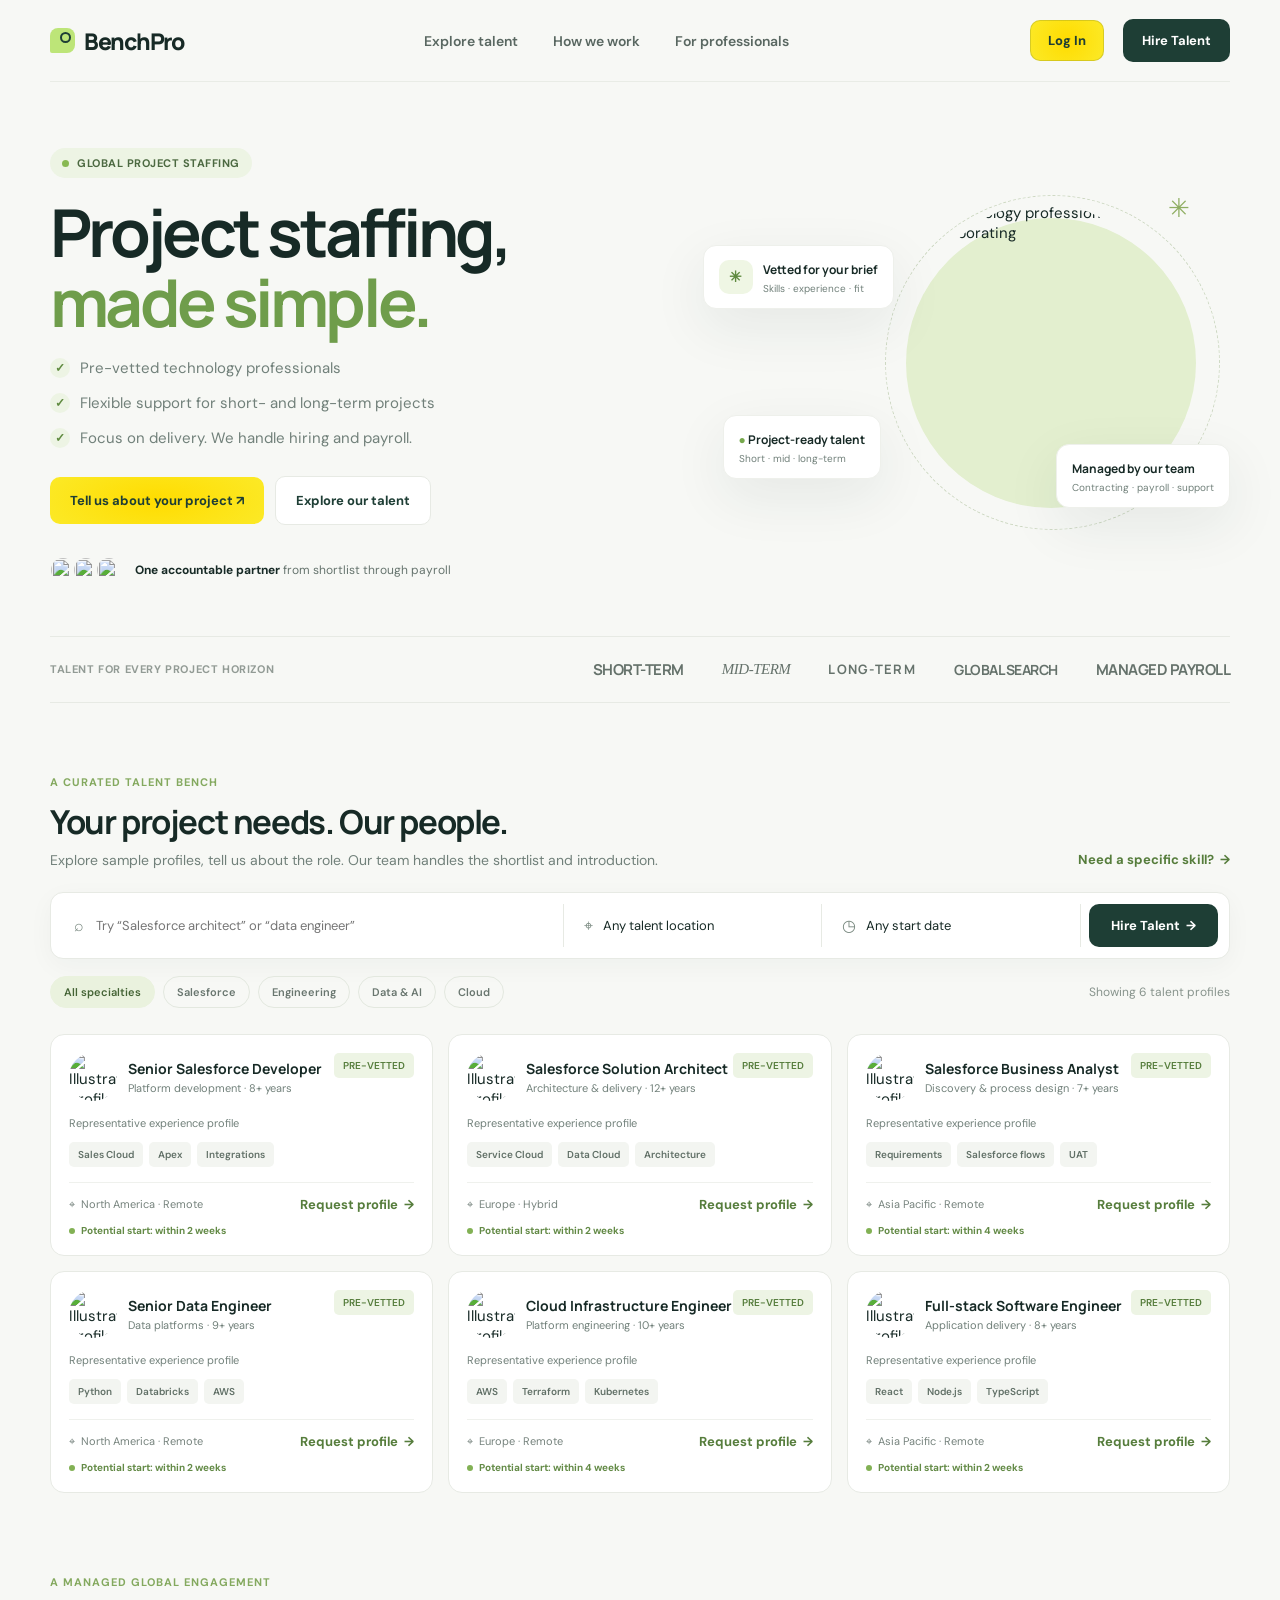
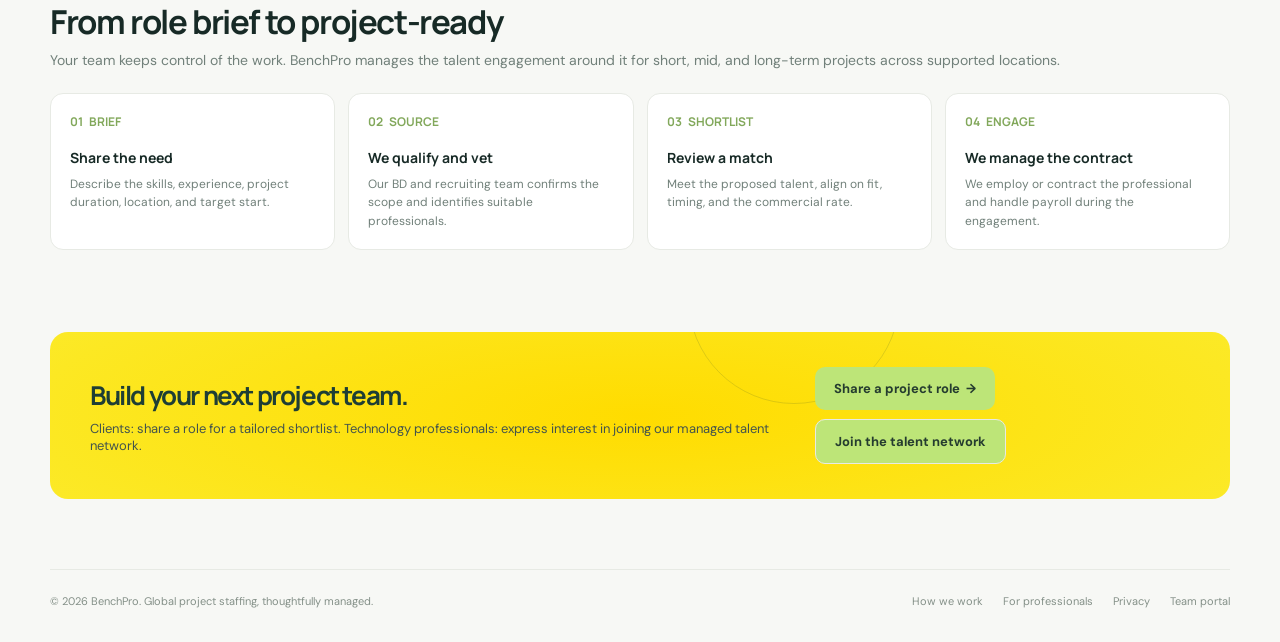
==== commit 7d573ccf: "Rename homepage hiring buttons" ====
--- a/index.html
+++ b/index.html
@@ -31,7 +31,7 @@
   <header class="shell">
     <a class="brand" href="#top" aria-label="BenchPro home"><span class="brand-mark"></span>BenchPro</a>
     <nav class="nav" id="nav"><a href="#talent">Explore talent</a><a href="#how">How we work</a><a href="#workers">For professionals</a></nav>
-    <div class="actions"><a class="login-button" href="login.html" aria-label="Log in to BenchPro">Log In</a><button class="btn" data-modal="employer">Share a role</button><button class="menu" id="menu" aria-label="Open menu">☰</button></div>
+    <div class="actions"><a class="login-button" href="login.html" aria-label="Log in to BenchPro">Log In</a><button class="btn" data-modal="employer">Hire Talent</button><button class="menu" id="menu" aria-label="Open menu">☰</button></div>
   </header>
   <main id="top">
     <div class="shell">
@@ -52,7 +52,7 @@
       <section class="trusted" aria-label="Staffing partnership"><span>Talent for every project horizon</span><div class="logos"><span>SHORT-TERM</span><span>Mid-term</span><span>LONG-TERM</span><span>GLOBAL SEARCH</span><span>MANAGED PAYROLL</span></div></section>
       <section class="section" id="talent">
         <div class="section-head"><div><div class="kicker">A curated talent bench</div><h2>Your project needs. Our people.</h2><p>Explore sample profiles, tell us about the role. Our team handles the shortlist and introduction.</p></div><div><a class="text-link" href="#talent" data-modal="employer">Need a specific skill?&nbsp; →</a></div></div>
-        <div class="search-panel"><label class="field"><span>⌕</span><input id="query" placeholder="Try “Salesforce architect” or “data engineer”" aria-label="Search skills or role"></label><label class="field"><span>⌖</span><select id="location" aria-label="Talent location"><option value="">Any talent location</option><option>North America</option><option>Europe</option><option>Asia Pacific</option><option>Africa</option></select></label><label class="field"><span>◷</span><select id="availability" aria-label="Potential start"><option value="">Any start date</option><option value="available">Within 2 weeks</option><option value="soon">Within 4 weeks</option></select></label><button class="btn" id="search">Share a role&nbsp; →</button></div>
+        <div class="search-panel"><label class="field"><span>⌕</span><input id="query" placeholder="Try “Salesforce architect” or “data engineer”" aria-label="Search skills or role"></label><label class="field"><span>⌖</span><select id="location" aria-label="Talent location"><option value="">Any talent location</option><option>North America</option><option>Europe</option><option>Asia Pacific</option><option>Africa</option></select></label><label class="field"><span>◷</span><select id="availability" aria-label="Potential start"><option value="">Any start date</option><option value="available">Within 2 weeks</option><option value="soon">Within 4 weeks</option></select></label><button class="btn" id="search">Hire Talent&nbsp; →</button></div>
         <div class="filters"><button class="filter active" data-category="all">All specialties</button><button class="filter" data-category="Salesforce">Salesforce</button><button class="filter" data-category="Engineering">Engineering</button><button class="filter" data-category="Data & AI">Data &amp; AI</button><button class="filter" data-category="Cloud">Cloud</button><span class="results" id="resultCount">Showing 6 talent profiles</span></div>
         <div class="cards" id="cards"></div><div class="empty" id="empty">We couldn’t find an example profile for that search. Share your requirements and our team can source for the role.</div>
       </section>
@@ -88,7 +88,7 @@
         content.innerHTML=`<div class="kicker">${mode==='login'?'Welcome back':'Global project staffing'}</div><h3 id="modalTitle">${mode==='login'?'Log in':'How can BenchPro help?'}</h3><p>${mode==='login'?'Use your BenchPro credentials. Candidates and client users sign in with the same account.':'Tell us whether you need talent or want to join our managed professional network.'}</p>${mode==='login'?'<a class="btn modal-action" href="client.html">Continue to BenchPro&nbsp; →</a><p style="font-size:11px;text-align:center;margin-top:12px">Talent profile? <a class="text-link" href="candidate.html?mode=login">Sign in here</a></p>':'<button class="btn modal-action" data-modal="employer">I’m hiring for a project&nbsp; →</button><button class="btn light modal-action" data-modal="worker">I’m a technology professional</button>'}<p style="font-size:10px;text-align:center;margin:14px 0 0">Short, mid, or long-term project staffing.</p>`;
       } else if(mode==='employer'||mode==='worker'){
         const worker=mode==='worker';
-      content.innerHTML=worker?`<div class="kicker">For technology professionals</div><h3 id="modalTitle">Join the BenchPro talent network</h3><p>Create a private profile so our recruiting team can consider you for suitable project opportunities. Your details are not published as a public resume.</p><a class="btn modal-action" href="candidate.html">Create your candidate profile&nbsp; →</a><p style="font-size:11px;text-align:center;margin-top:13px">Already registered? <a class="text-link" href="candidate.html">Sign in to your profile</a></p>`:`<div class="kicker">Project staffing request</div><h3 id="modalTitle">Tell us about the role</h3><p>Our team will review your brief and follow up with a tailored shortlist and proposed hourly rate.</p><form data-form="employer" novalidate>
+      content.innerHTML=worker?`<div class="kicker">For technology professionals</div><h3 id="modalTitle">Join the BenchPro talent network</h3><p>Create a private profile so our recruiting team can consider you for suitable project opportunities. Your details are not published as a public resume.</p><a class="btn modal-action" href="candidate.html">Create your candidate profile&nbsp; →</a><p style="font-size:11px;text-align:center;margin-top:13px">Already registered? <a class="text-link" href="candidate.html">Sign in to your profile</a></p>`:`<div class="kicker">Project staffing request</div><h3 id="modalTitle">Tell us about the role</h3><p>Share your brief. We’ll take it from there.</p><form data-form="employer" novalidate>
           <div style="position:absolute;left:-10000px;width:1px;height:1px;overflow:hidden" aria-hidden="true"><label>Leave this field blank<input name="website" tabindex="-1" autocomplete="off"></label></div>
           <div class="form-grid">
             <div class="intake-required-field"><input required class="form-field" name="contact_name" autocomplete="name" placeholder="Your name" aria-label="Your name" aria-describedby="contact-name-error"><small class="intake-field-error" id="contact-name-error" data-field-error="contact_name" role="alert" hidden></small></div>
@@ -122,7 +122,7 @@
       }
       wrap.classList.add('open')
     }
-    document.body.addEventListener('click',e=>{const trigger=e.target.closest('[data-modal]');if(trigger){e.preventDefault();openJoin(trigger.dataset.modal)}if(e.target===wrap||e.target.closest('.modal-close'))wrap.classList.remove('open')});const requiredFieldNames=['contact_name','designation','company_name','work_email','phone_number','role_or_skills'];
+    document.body.addEventListener('click',e=>{const trigger=e.target.closest('[data-modal]');if(trigger){e.preventDefault();openJoin(trigger.dataset.modal)}if(e.target===wrap||e.target.closest('.modal-close'))wrap.classList.remove('open')});if(new URLSearchParams(window.location.search).get('flow')==='company')openJoin('employer');const requiredFieldNames=['contact_name','designation','company_name','work_email','phone_number','role_or_skills'];
     function getRequiredFieldError(field){
       if(!field.value.trim())return 'Required';
       if(field.name==='work_email'&&!field.validity.valid)return 'Enter a valid work email.';
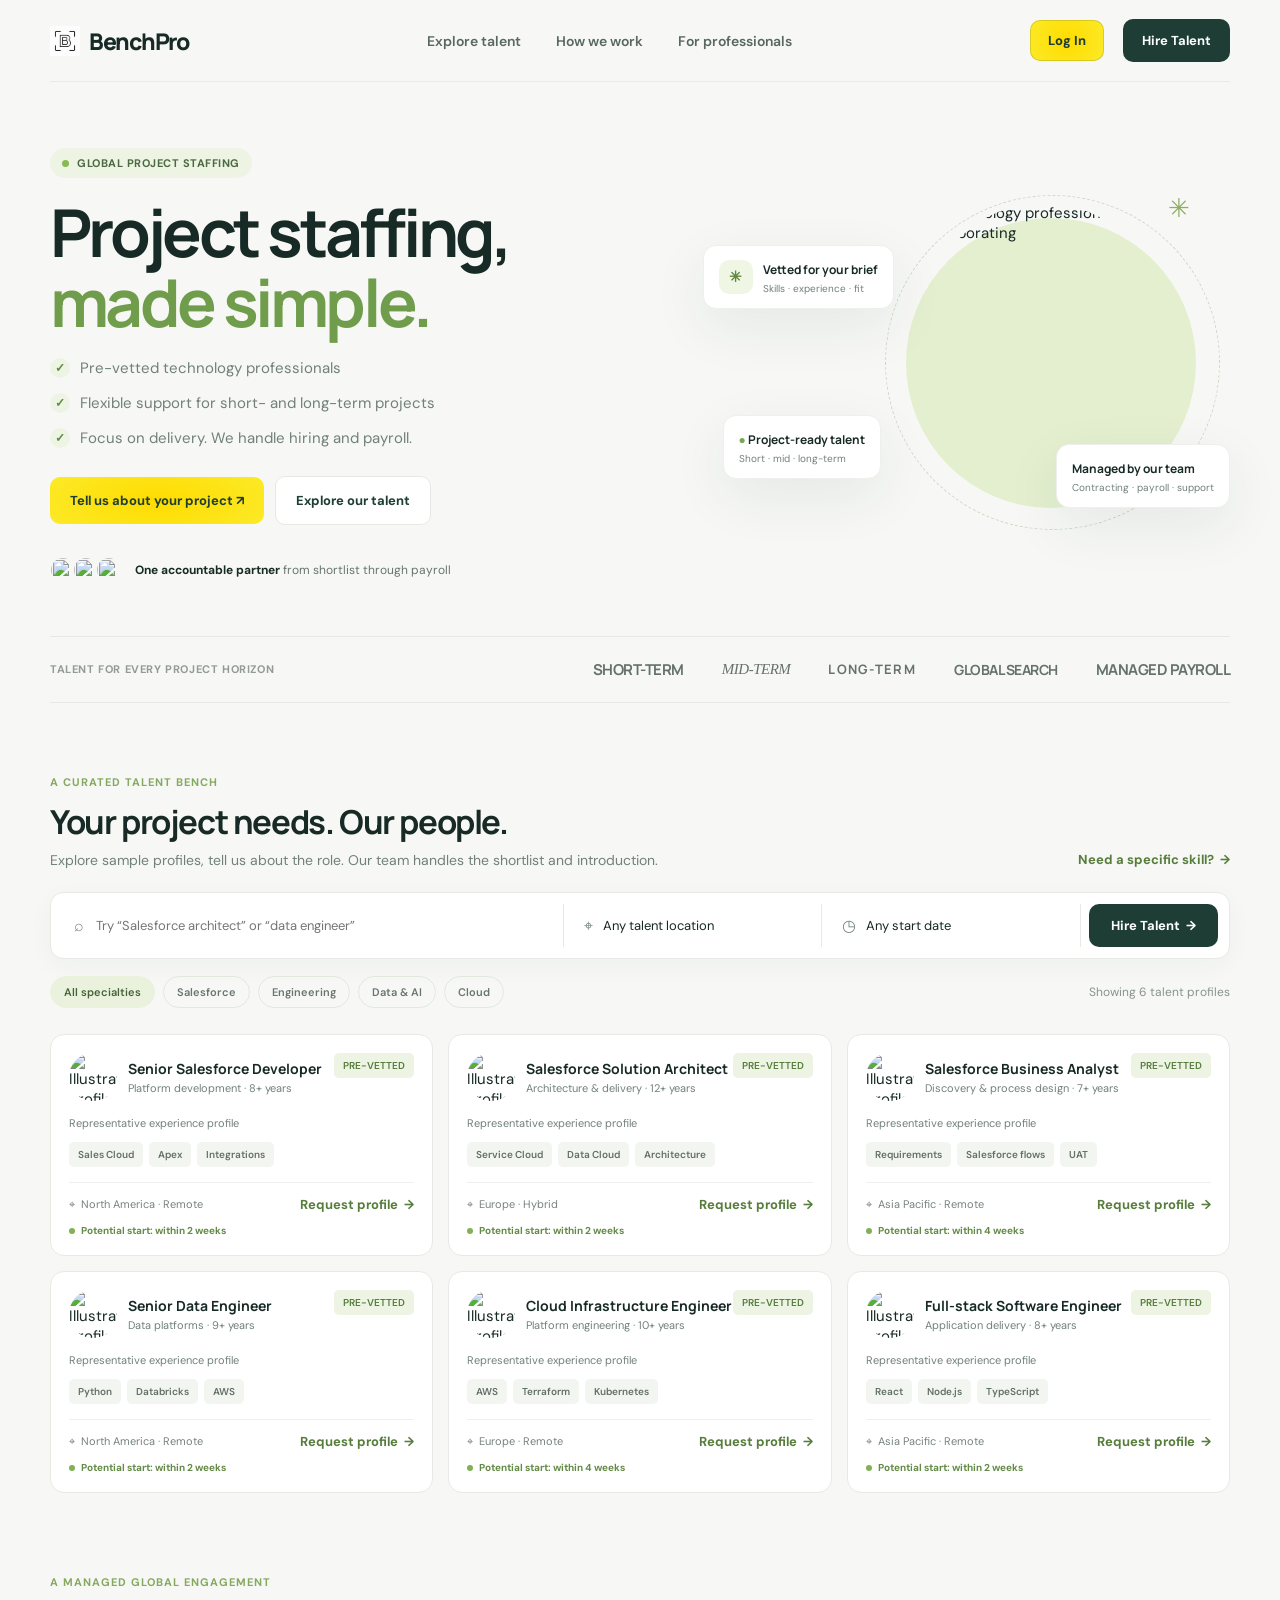
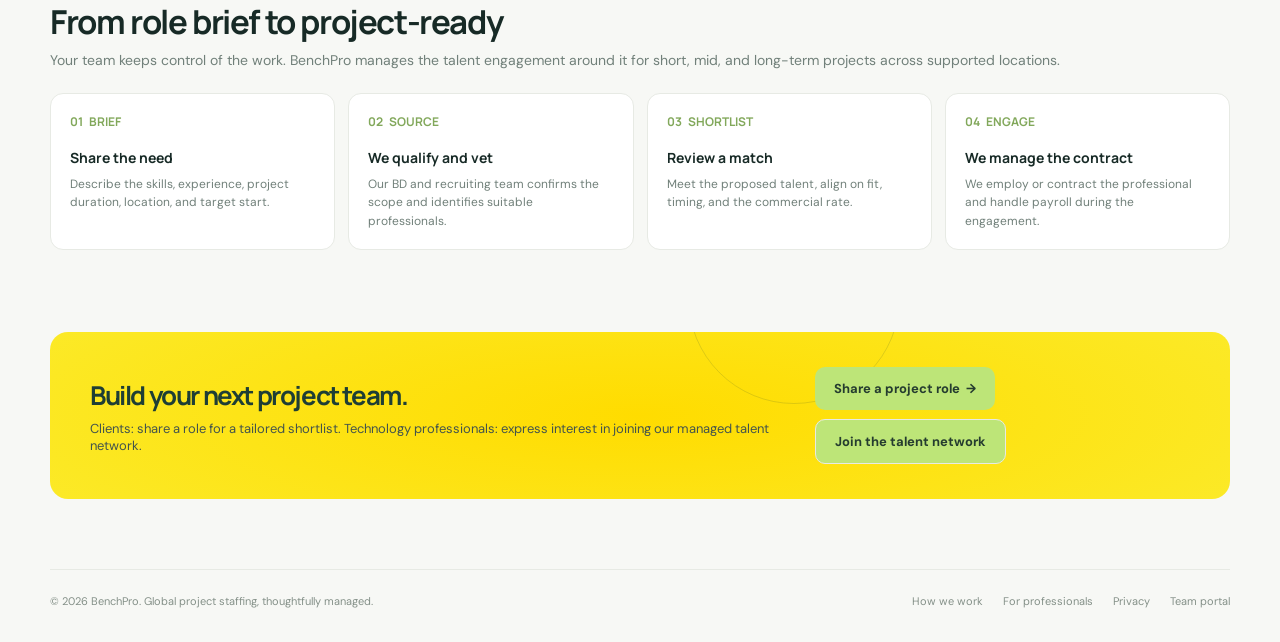
==== commit 488d3a74: "Add BenchPro logo and favicon" ====
--- a/index.html
+++ b/index.html
@@ -5,6 +5,8 @@
   <meta name="viewport" content="width=device-width, initial-scale=1" />
   <meta name="theme-color" content="#f7f8f5" />
   <title>BenchPro — Global project staffing</title>
+  <link rel="icon" type="image/png" href="images/benchpro-logo.png">
+  <link rel="stylesheet" href="brand.css">
   <link rel="preconnect" href="https://fonts.googleapis.com">
   <link rel="preconnect" href="https://fonts.gstatic.com" crossorigin>
   <link href="https://fonts.googleapis.com/css2?family=DM+Sans:wght@400;500;600;700&family=Manrope:wght@400;500;600;700;800&display=swap" rel="stylesheet">
@@ -29,7 +31,7 @@
 </head>
 <body>
   <header class="shell">
-    <a class="brand" href="#top" aria-label="BenchPro home"><span class="brand-mark"></span>BenchPro</a>
+    <a class="brand" href="#top" aria-label="BenchPro home"><img class="brand-logo" src="images/benchpro-logo.png" alt="">BenchPro</a>
     <nav class="nav" id="nav"><a href="#talent">Explore talent</a><a href="#how">How we work</a><a href="#workers">For professionals</a></nav>
     <div class="actions"><a class="login-button" href="login.html" aria-label="Log in to BenchPro">Log In</a><button class="btn" data-modal="employer">Hire Talent</button><button class="menu" id="menu" aria-label="Open menu">☰</button></div>
   </header>
@@ -256,5 +258,5 @@
   </script>
 </body>
 </html>
-
-
+
+
--- a/brand.css
+++ b/brand.css
@@ -0,0 +1 @@
+.brand{display:inline-flex;align-items:center;gap:9px}.brand-logo{display:block;width:30px;height:30px;flex:0 0 auto;object-fit:contain}
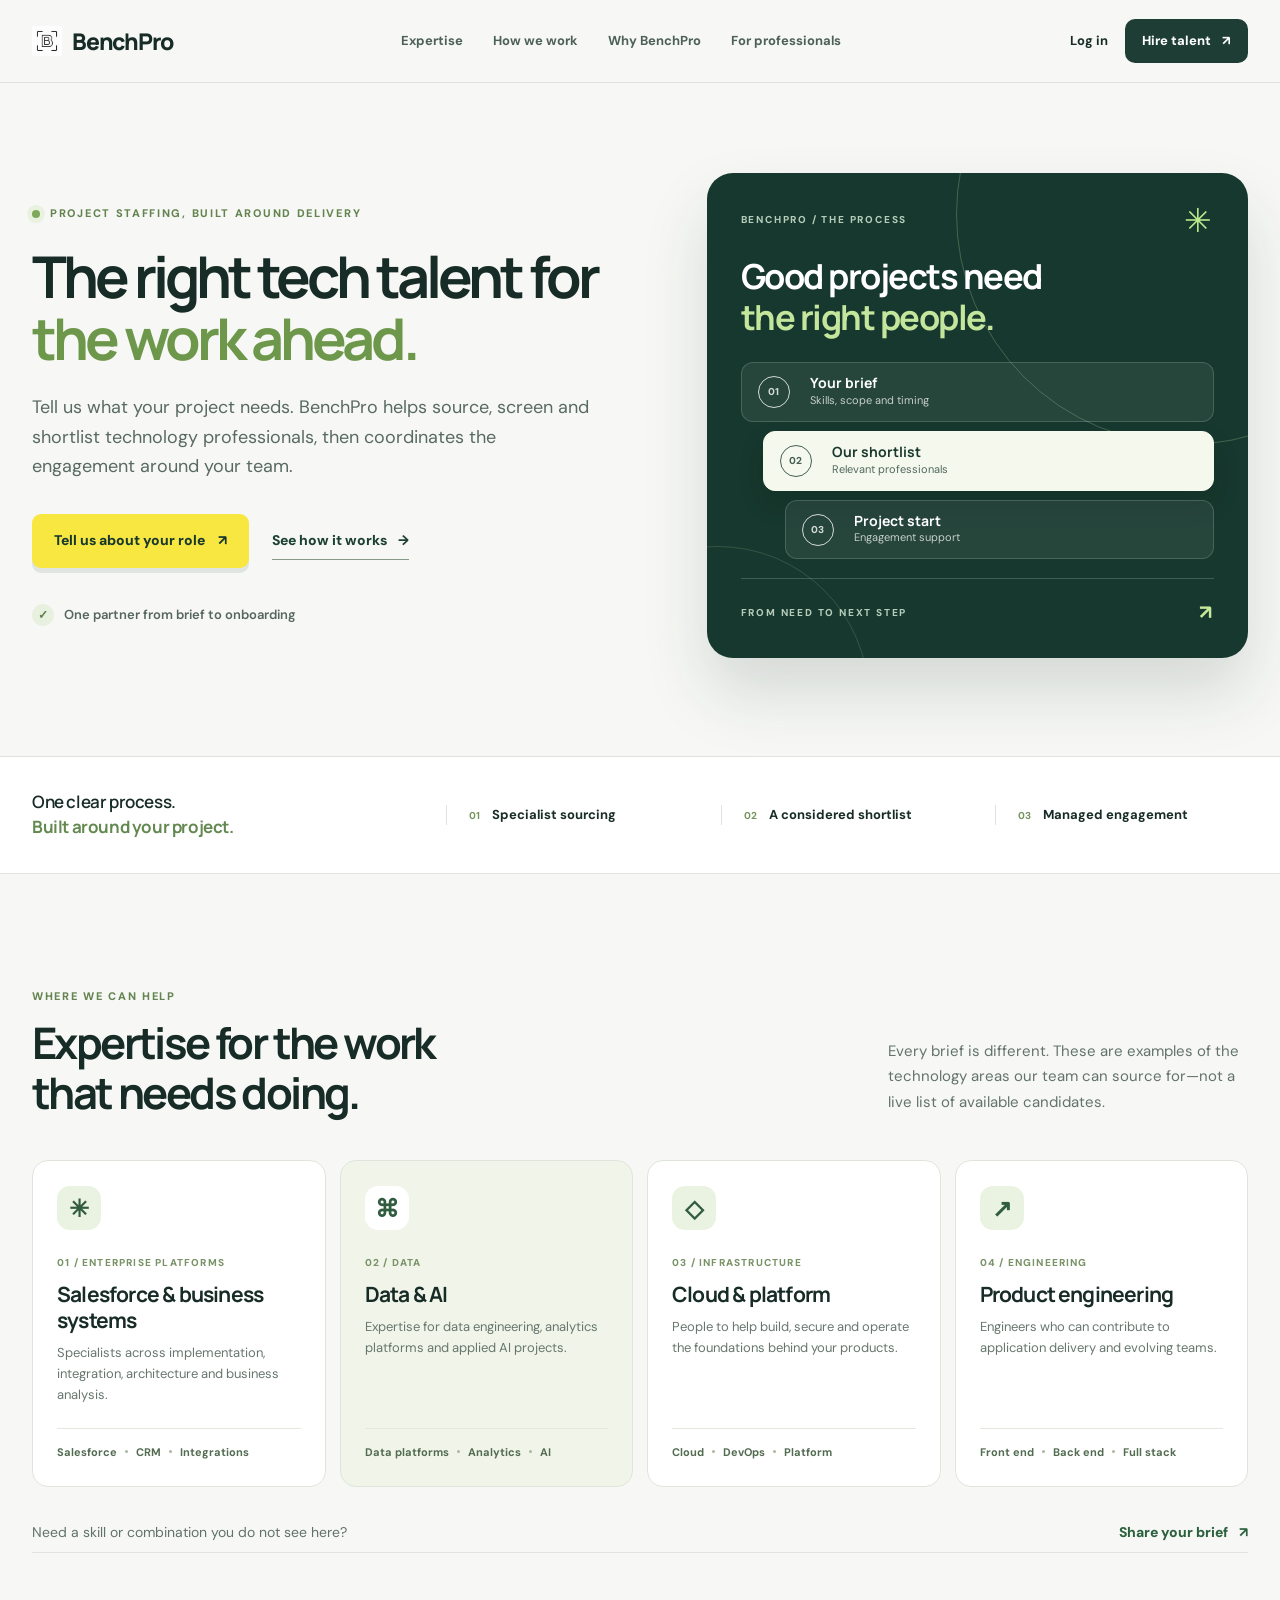
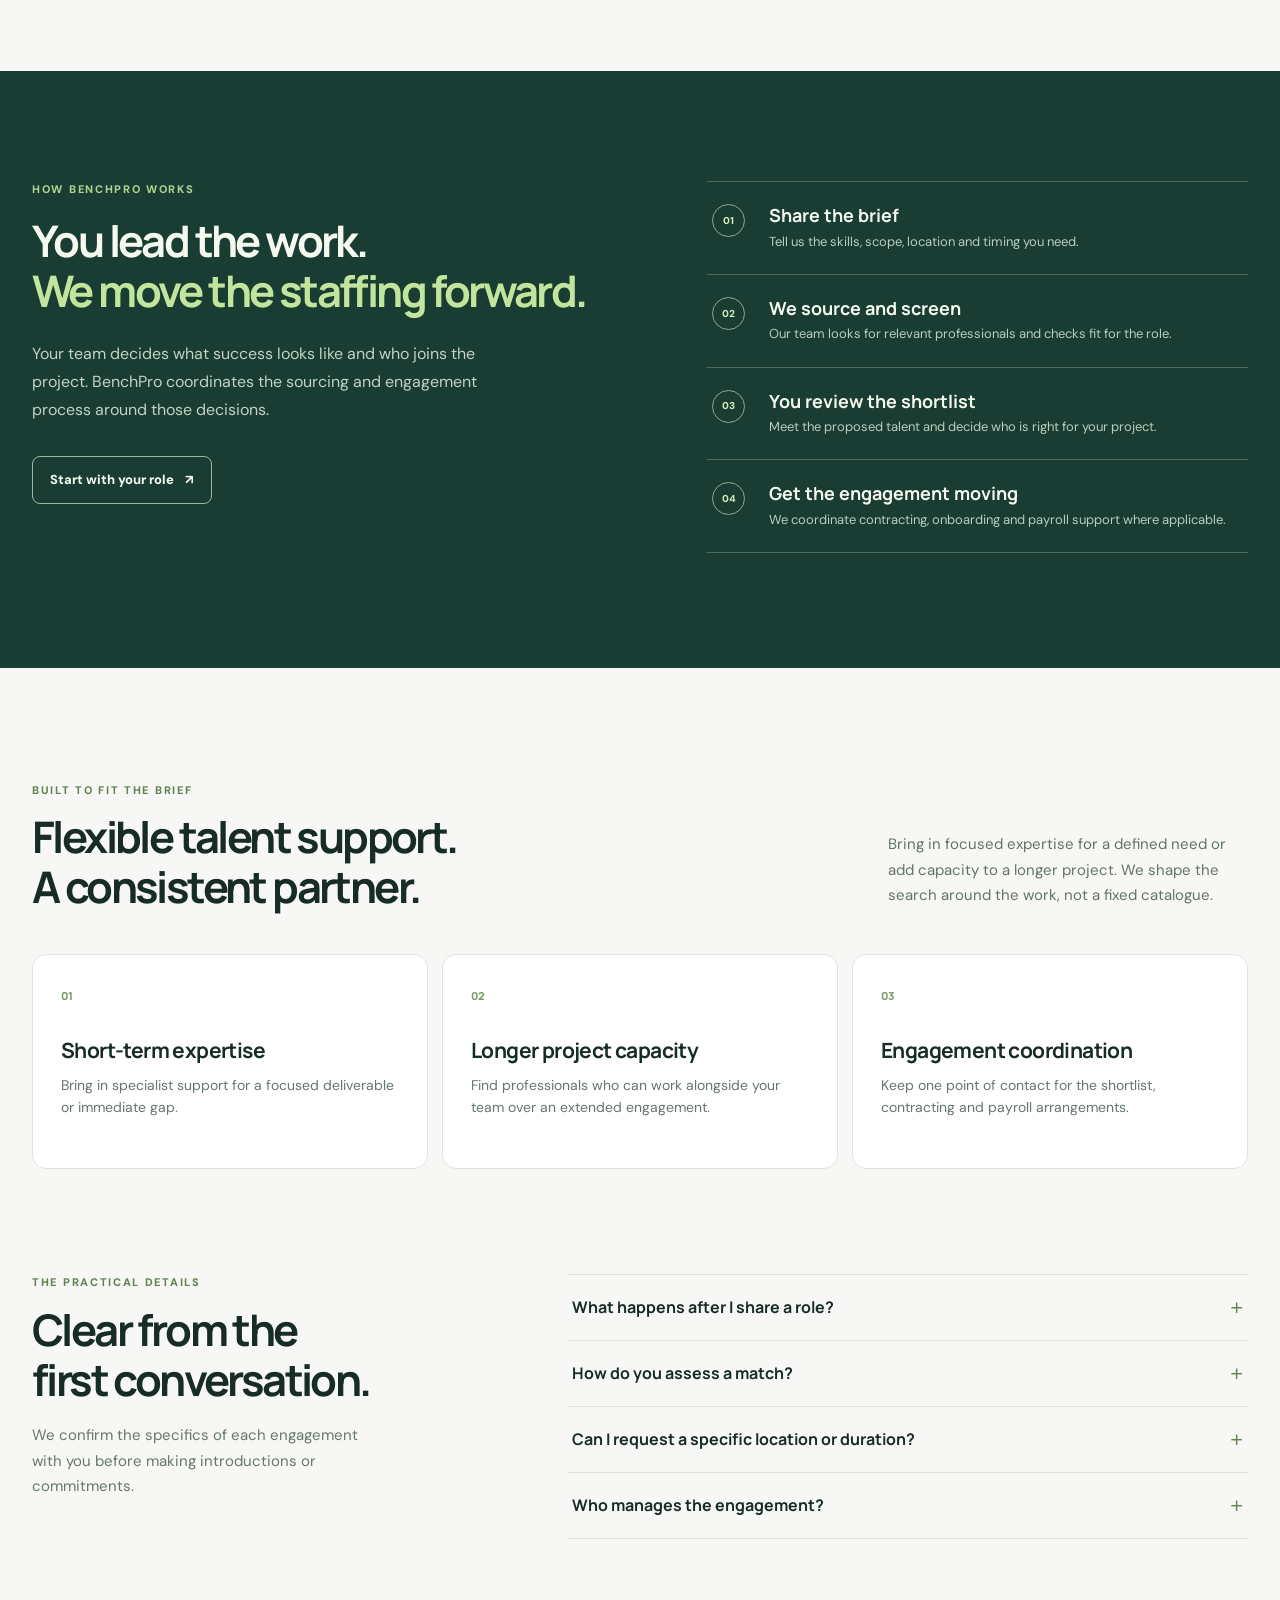
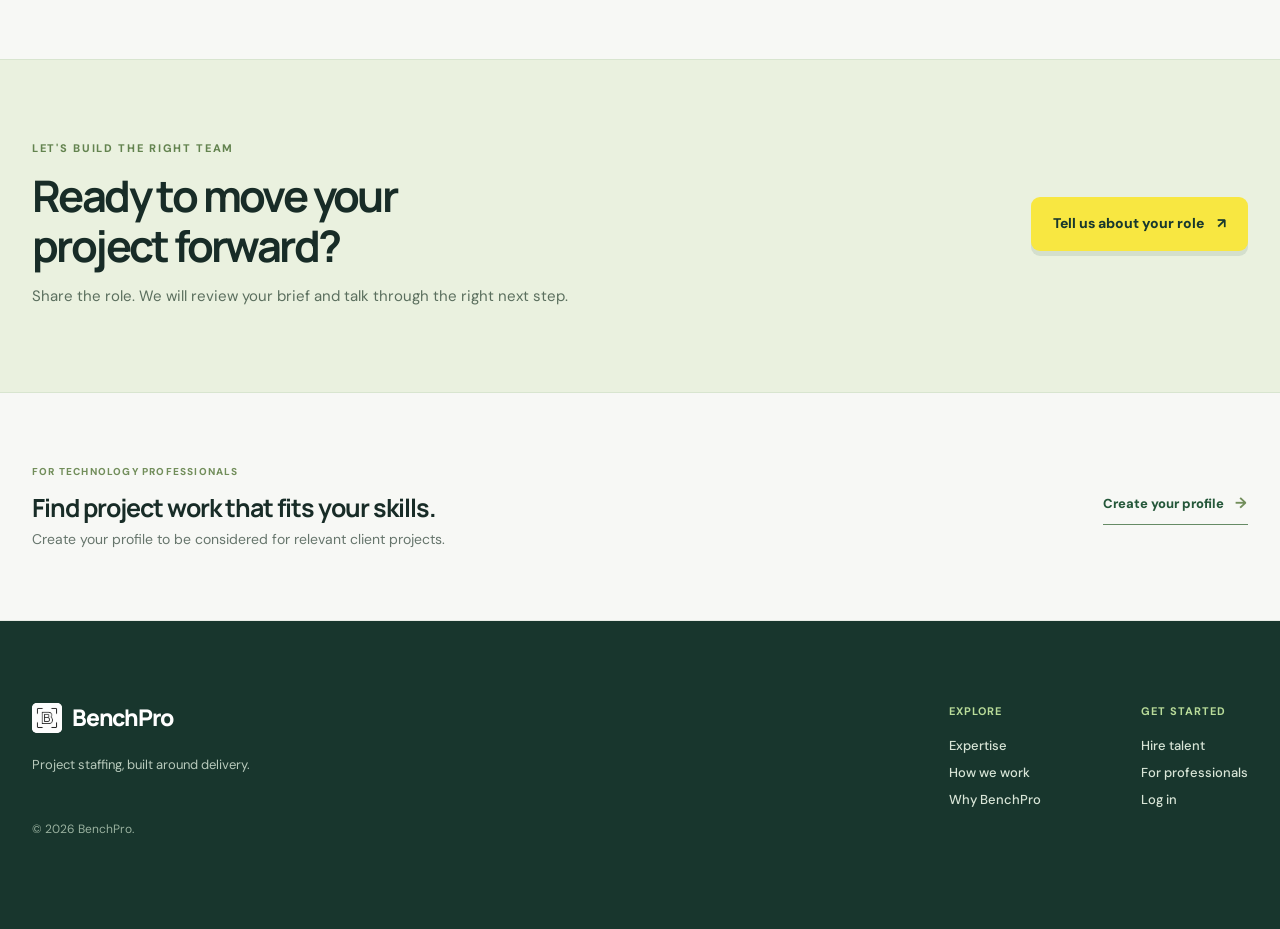
==== commit 026cb2b7: "Redesign client-first homepage" ====
--- a/index.html
+++ b/index.html
@@ -4,7 +4,12 @@
   <meta charset="utf-8" />
   <meta name="viewport" content="width=device-width, initial-scale=1" />
   <meta name="theme-color" content="#f7f8f5" />
-  <title>BenchPro — Global project staffing</title>
+  <meta name="description" content="BenchPro helps companies source and onboard technology professionals for project work, with a managed path from brief to shortlist, contracting and payroll." />
+  <meta property="og:title" content="BenchPro — Project staffing built around delivery" />
+  <meta property="og:description" content="Technology talent matched to your project brief, with one partner from shortlist through onboarding." />
+  <meta property="og:type" content="website" />
+  <meta property="og:image" content="https://www.benchpro.in/images/benchpro-logo.png" />
+  <title>BenchPro — Project staffing built around delivery</title>
   <link rel="icon" type="image/png" href="images/benchpro-logo.png">
   <link rel="stylesheet" href="brand.css">
   <link rel="preconnect" href="https://fonts.googleapis.com">
@@ -28,41 +33,50 @@
     .jd-upload{grid-column:1/-1;margin:2px 0 10px}.jd-upload-label{font-size:12px;font-weight:700;color:var(--ink);margin:0 0 7px}.jd-dropzone{border:1px dashed #b9c8b4;border-radius:10px;background:#fbfcf9;padding:15px;display:flex;align-items:center;justify-content:space-between;gap:12px;color:var(--muted);font-size:12px;cursor:pointer}.jd-dropzone:hover,.jd-dropzone:focus,.jd-dropzone.dragover{border-color:#789c58;background:#f4f8ee;outline:2px solid #89ac6240}.jd-drop-copy strong{display:block;color:var(--ink);font-size:13px;margin-bottom:3px}.jd-drop-actions{display:flex;align-items:center;gap:8px;flex:none}.jd-file-name{font-size:11px;color:var(--deep);font-weight:700;overflow-wrap:anywhere}.jd-upload-note{font-size:10px;color:var(--muted);margin:6px 0 0}.jd-file-button,.jd-remove-button{border:1px solid var(--line);border-radius:7px;background:white;padding:8px 10px;color:var(--deep);font-size:11px;font-weight:700;cursor:pointer}.jd-remove-button{color:#8a493b}.@media(max-width:480px){.jd-upload{grid-column:auto}.jd-dropzone{align-items:flex-start;flex-direction:column}.jd-drop-actions{width:100%;justify-content:space-between}}
     .date-field{position:relative;min-width:0}.date-field:before{content:attr(data-placeholder);position:absolute;z-index:1;left:14px;top:17px;color:#89958e;font-size:15px;line-height:1;pointer-events:none}.date-field:not(.has-value):not(:focus-within) input{color:transparent}.date-field:focus-within:before,.date-field.has-value:before{display:none}
   </style>
+  <link rel="stylesheet" href="homepage.css" />
 </head>
 <body>
-  <header class="shell">
-    <a class="brand" href="#top" aria-label="BenchPro home"><img class="brand-logo" src="images/benchpro-logo.png" alt="">BenchPro</a>
-    <nav class="nav" id="nav"><a href="#talent">Explore talent</a><a href="#how">How we work</a><a href="#workers">For professionals</a></nav>
-    <div class="actions"><a class="login-button" href="login.html" aria-label="Log in to BenchPro">Log In</a><button class="btn" data-modal="employer">Hire Talent</button><button class="menu" id="menu" aria-label="Open menu">☰</button></div>
+  <header class="home-header">
+    <div class="shell home-header-inner">
+      <a class="brand" href="#top" aria-label="BenchPro home"><img class="brand-logo" src="images/benchpro-logo.png" alt="">BenchPro</a>
+      <nav class="nav" id="nav" aria-label="Main navigation"><a href="#expertise">Expertise</a><a href="#how">How we work</a><a href="#advantage">Why BenchPro</a><a href="#professionals">For professionals</a></nav>
+      <div class="actions"><a class="home-login" href="login.html">Log in</a><button class="btn home-header-cta" type="button" data-modal="employer">Hire talent <span aria-hidden="true">↗</span></button><button class="menu" id="menu" type="button" aria-label="Open menu" aria-controls="nav" aria-expanded="false">☰</button></div>
+    </div>
   </header>
   <main id="top">
-    <div class="shell">
-      <section class="hero">
-        <div>
-          <div class="eyebrow"><i></i> Global project staffing</div>
-          <h1>Project staffing, <em>made simple.</em></h1>
-          <ul class="hero-copy hero-points">
-            <li>Pre-vetted technology professionals</li>
-            <li>Flexible support for short- and long-term projects</li>
-            <li>Focus on delivery. We handle hiring and payroll.</li>
-          </ul>
-          <div class="hero-ctas"><button class="btn" data-modal="employer">Tell us about your project <span aria-hidden="true">↗</span></button><a class="btn light" href="#talent">Explore our talent</a></div>
-          <div class="proof"><div class="avatars"><img src="https://images.unsplash.com/photo-1534528741775-53994a69daeb?w=60&h=60&fit=crop&crop=faces" alt=""><img src="https://images.unsplash.com/photo-1500648767791-00dcc994a43e?w=60&h=60&fit=crop&crop=faces" alt=""><img src="https://images.unsplash.com/photo-1531123897727-8f129e1688ce?w=60&h=60&fit=crop&crop=faces"></div><span><strong>One accountable partner</strong> from shortlist through payroll</span></div>
-        </div>
-        <div class="visual" aria-label="Technology professionals collaborating on a project"><div class="orbit"></div><div class="blob"></div><img class="visual-photo" src="https://images.unsplash.com/photo-1551836022-d5d88e9218df?w=700&h=900&fit=crop&crop=faces" alt="Technology professionals collaborating"><div class="float-card match-card"><div class="match-icon">✳</div><div><strong>Vetted for your brief</strong><small>Skills · experience · fit</small></div></div><div class="float-card online-card"><strong><b>●</b> Project-ready talent</strong><small>Short · mid · long-term</small></div><div class="float-card rate-card"><strong>Managed by our team</strong><small>Contracting · payroll · support</small></div><div class="sparkle">✳</div></div>
-      </section>
-      <section class="trusted" aria-label="Staffing partnership"><span>Talent for every project horizon</span><div class="logos"><span>SHORT-TERM</span><span>Mid-term</span><span>LONG-TERM</span><span>GLOBAL SEARCH</span><span>MANAGED PAYROLL</span></div></section>
-      <section class="section" id="talent">
-        <div class="section-head"><div><div class="kicker">A curated talent bench</div><h2>Your project needs. Our people.</h2><p>Explore sample profiles, tell us about the role. Our team handles the shortlist and introduction.</p></div><div><a class="text-link" href="#talent" data-modal="employer">Need a specific skill?&nbsp; →</a></div></div>
-        <div class="search-panel"><label class="field"><span>⌕</span><input id="query" placeholder="Try “Salesforce architect” or “data engineer”" aria-label="Search skills or role"></label><label class="field"><span>⌖</span><select id="location" aria-label="Talent location"><option value="">Any talent location</option><option>North America</option><option>Europe</option><option>Asia Pacific</option><option>Africa</option></select></label><label class="field"><span>◷</span><select id="availability" aria-label="Potential start"><option value="">Any start date</option><option value="available">Within 2 weeks</option><option value="soon">Within 4 weeks</option></select></label><button class="btn" id="search">Hire Talent&nbsp; →</button></div>
-        <div class="filters"><button class="filter active" data-category="all">All specialties</button><button class="filter" data-category="Salesforce">Salesforce</button><button class="filter" data-category="Engineering">Engineering</button><button class="filter" data-category="Data & AI">Data &amp; AI</button><button class="filter" data-category="Cloud">Cloud</button><span class="results" id="resultCount">Showing 6 talent profiles</span></div>
-        <div class="cards" id="cards"></div><div class="empty" id="empty">We couldn’t find an example profile for that search. Share your requirements and our team can source for the role.</div>
-      </section>
-      <section class="section" id="how" style="padding-top:0"><div class="kicker">A managed global engagement</div><h2>From role brief to project-ready</h2><p style="color:var(--muted);font-size:14px">Your team keeps control of the work. BenchPro manages the talent engagement around it for short, mid, and long-term projects across supported locations.</p><div class="steps-grid"><article class="step"><div class="step-num">01 &nbsp; BRIEF</div><h3>Share the need</h3><p>Describe the skills, experience, project duration, location, and target start.</p></article><article class="step"><div class="step-num">02 &nbsp; SOURCE</div><h3>We qualify and vet</h3><p>Our BD and recruiting team confirms the scope and identifies suitable professionals.</p></article><article class="step"><div class="step-num">03 &nbsp; SHORTLIST</div><h3>Review a match</h3><p>Meet the proposed talent, align on fit, timing, and the commercial rate.</p></article><article class="step"><div class="step-num">04 &nbsp; ENGAGE</div><h3>We manage the contract</h3><p>We employ or contract the professional and handle payroll during the engagement.</p></article></div></section>
-      <section class="bottom-cta" id="workers"><div><h2>Build your next project team.</h2><p>Clients: share a role for a tailored shortlist. Technology professionals: express interest in joining our managed talent network.</p></div><div style="display:flex;gap:9px;position:relative;z-index:1;flex-wrap:wrap"><button class="btn" data-modal="employer">Share a project role&nbsp; →</button><button class="btn light" data-modal="worker">Join the talent network</button></div></section>
-    </div>
+    <section class="home-hero shell">
+      <div class="home-hero-copy">
+        <div class="home-eyebrow"><span aria-hidden="true"></span> Project staffing, built around delivery</div>
+        <h1>The right tech talent for <em>the work ahead.</em></h1>
+        <p>Tell us what your project needs. BenchPro helps source, screen and shortlist technology professionals, then coordinates the engagement around your team.</p>
+        <div class="home-hero-actions"><button class="btn home-primary" type="button" data-modal="employer">Tell us about your role <span aria-hidden="true">↗</span></button><a class="home-secondary" href="#how">See how it works <span aria-hidden="true">→</span></a></div>
+        <div class="home-hero-note"><span class="home-note-mark" aria-hidden="true">✓</span><span>One partner from brief to onboarding</span></div>
+      </div>
+      <div class="home-hero-art" aria-label="Illustration of BenchPro’s staffing process">
+        <div class="home-art-top"><span>BENCHPRO / THE PROCESS</span><span class="home-art-spark" aria-hidden="true">✳</span></div>
+        <div class="home-art-heading">Good projects need<br><em>the right people.</em></div>
+        <div class="home-art-flow" aria-hidden="true"><div><span>01</span><b>Your brief</b><small>Skills, scope and timing</small></div><div><span>02</span><b>Our shortlist</b><small>Relevant professionals</small></div><div><span>03</span><b>Project start</b><small>Engagement support</small></div></div>
+        <div class="home-art-bottom"><span>FROM NEED TO NEXT STEP</span><span aria-hidden="true">↗</span></div>
+      </div>
+    </section>
+    <section class="home-promise"><div class="shell home-promise-inner"><p>One clear process.<br><strong>Built around your project.</strong></p><div><span>01</span> Specialist sourcing</div><div><span>02</span> A considered shortlist</div><div><span>03</span> Managed engagement</div></div></section>
+    <section class="home-section shell" id="expertise">
+      <div class="home-section-head"><div><div class="home-label">WHERE WE CAN HELP</div><h2>Expertise for the work<br>that needs doing.</h2></div><p>Every brief is different. These are examples of the technology areas our team can source for—not a live list of available candidates.</p></div>
+      <div class="home-expertise-grid">
+        <article class="home-expertise-card"><div class="home-expertise-icon" aria-hidden="true">✳</div><span>01 / ENTERPRISE PLATFORMS</span><h3>Salesforce &amp; business systems</h3><p>Specialists across implementation, integration, architecture and business analysis.</p><div>Salesforce <i></i> CRM <i></i> Integrations</div></article>
+        <article class="home-expertise-card"><div class="home-expertise-icon" aria-hidden="true">⌘</div><span>02 / DATA</span><h3>Data &amp; AI</h3><p>Expertise for data engineering, analytics platforms and applied AI projects.</p><div>Data platforms <i></i> Analytics <i></i> AI</div></article>
+        <article class="home-expertise-card"><div class="home-expertise-icon" aria-hidden="true">◇</div><span>03 / INFRASTRUCTURE</span><h3>Cloud &amp; platform</h3><p>People to help build, secure and operate the foundations behind your products.</p><div>Cloud <i></i> DevOps <i></i> Platform</div></article>
+        <article class="home-expertise-card"><div class="home-expertise-icon" aria-hidden="true">↗</div><span>04 / ENGINEERING</span><h3>Product engineering</h3><p>Engineers who can contribute to application delivery and evolving teams.</p><div>Front end <i></i> Back end <i></i> Full stack</div></article>
+      </div>
+      <div class="home-expertise-foot"><span>Need a skill or combination you do not see here?</span><button type="button" data-modal="employer">Share your brief <span aria-hidden="true">↗</span></button></div>
+    </section>
+    <section class="home-process" id="how"><div class="shell home-process-inner"><div class="home-process-intro"><div class="home-label">HOW BENCHPRO WORKS</div><h2>You lead the work.<br><em>We move the staffing forward.</em></h2><p>Your team decides what success looks like and who joins the project. BenchPro coordinates the sourcing and engagement process around those decisions.</p><button class="home-process-link" type="button" data-modal="employer">Start with your role <span aria-hidden="true">↗</span></button></div><div class="home-process-steps"><article><span>01</span><div><h3>Share the brief</h3><p>Tell us the skills, scope, location and timing you need.</p></div></article><article><span>02</span><div><h3>We source and screen</h3><p>Our team looks for relevant professionals and checks fit for the role.</p></div></article><article><span>03</span><div><h3>You review the shortlist</h3><p>Meet the proposed talent and decide who is right for your project.</p></div></article><article><span>04</span><div><h3>Get the engagement moving</h3><p>We coordinate contracting, onboarding and payroll support where applicable.</p></div></article></div></div></section>
+    <section class="home-section shell home-models" id="advantage"><div class="home-section-head"><div><div class="home-label">BUILT TO FIT THE BRIEF</div><h2>Flexible talent support.<br>A consistent partner.</h2></div><p>Bring in focused expertise for a defined need or add capacity to a longer project. We shape the search around the work, not a fixed catalogue.</p></div><div class="home-model-grid"><article><span>01</span><h3>Short-term expertise</h3><p>Bring in specialist support for a focused deliverable or immediate gap.</p></article><article><span>02</span><h3>Longer project capacity</h3><p>Find professionals who can work alongside your team over an extended engagement.</p></article><article><span>03</span><h3>Engagement coordination</h3><p>Keep one point of contact for the shortlist, contracting and payroll arrangements.</p></article></div></section>
+    <section class="home-questions shell"><div><div class="home-label">THE PRACTICAL DETAILS</div><h2>Clear from the<br>first conversation.</h2><p>We confirm the specifics of each engagement with you before making introductions or commitments.</p></div><div class="home-questions-list"><details><summary>What happens after I share a role?</summary><p>Our team reviews the brief, follows up on any missing detail and discusses the search and next steps with you.</p></details><details><summary>How do you assess a match?</summary><p>We consider the required skills and experience alongside project scope, timing and working arrangements. You review and select from the proposed shortlist.</p></details><details><summary>Can I request a specific location or duration?</summary><p>Yes. Add these requirements to the brief. We will confirm what is feasible for the role and the locations involved.</p></details><details><summary>Who manages the engagement?</summary><p>Your team directs the project work. BenchPro coordinates the talent engagement, with contracting and payroll support agreed for each assignment.</p></details></div></section>
+    <section class="home-final"><div class="shell home-final-inner"><div><div class="home-label">LET'S BUILD THE RIGHT TEAM</div><h2>Ready to move your<br>project forward?</h2><p>Share the role. We will review your brief and talk through the right next step.</p></div><button class="btn home-primary" type="button" data-modal="employer">Tell us about your role <span aria-hidden="true">↗</span></button></div></section>
+    <section class="home-professionals shell" id="professionals"><div><span>FOR TECHNOLOGY PROFESSIONALS</span><h2>Find project work that fits your skills.</h2><p>Create your profile to be considered for relevant client projects.</p></div><a href="candidate.html">Create your profile <span aria-hidden="true">→</span></a></section>
   </main>
-  <footer class="shell"><span>© 2026 BenchPro. Global project staffing, thoughtfully managed.</span><div class="footer-links"><a href="#how">How we work</a><a href="#workers">For professionals</a><a href="#how">Privacy</a><a href="/admin.html">Team portal</a></div></footer>
+  <footer class="home-footer"><div class="shell home-footer-inner"><div><a class="brand" href="#top" aria-label="BenchPro home"><img class="brand-logo" src="images/benchpro-logo.png" alt="">BenchPro</a><p>Project staffing, built around delivery.</p><small>© 2026 BenchPro.</small></div><div class="home-footer-links"><div><strong>Explore</strong><a href="#expertise">Expertise</a><a href="#how">How we work</a><a href="#advantage">Why BenchPro</a></div><div><strong>Get started</strong><button type="button" data-modal="employer">Hire talent</button><a href="candidate.html">For professionals</a><a href="login.html">Log in</a></div></div></div></footer>
   <div class="modal-wrap" id="modalWrap" role="dialog" aria-modal="true" aria-labelledby="modalTitle"><div class="modal"><button class="modal-close" aria-label="Close">×</button><div id="modalContent"></div></div></div>
   <script>
     const SUPABASE_URL = 'https://ttmkcmeqiawrzbvymhal.supabase.co';
@@ -71,20 +85,9 @@
     if ((authCallback.get('type') === 'invite' && authCallback.has('access_token')) || authCallback.has('error_code')) {
       window.location.replace('/admin.html' + window.location.hash);
     }
-    const people=[
-      {name:'Senior Salesforce Developer',role:'Platform development · 8+ years',category:'Salesforce',location:'North America · Remote',region:'North America',availability:'available',avatar:'photo-1500648767791-00dcc994a43e',skills:['Sales Cloud','Apex','Integrations'],bio:'Example talent profile. Senior Salesforce practitioner with implementation experience across complex enterprise environments. Final availability and fit are confirmed by our recruiting team.'},
-      {name:'Salesforce Solution Architect',role:'Architecture & delivery · 12+ years',category:'Salesforce',location:'Europe · Hybrid',region:'Europe',availability:'available',avatar:'photo-1534528741775-53994a69daeb',skills:['Service Cloud','Data Cloud','Architecture'],bio:'Example talent profile. Experienced architect who leads solution design, stakeholder alignment, and delivery governance across multi-team programs.'},
-      {name:'Salesforce Business Analyst',role:'Discovery & process design · 7+ years',category:'Salesforce',location:'Asia Pacific · Remote',region:'Asia Pacific',availability:'soon',avatar:'photo-1531123897727-8f129e1688ce',skills:['Requirements','Salesforce flows','UAT'],bio:'Example talent profile. Bridges business and engineering teams, shapes clear requirements, and supports a smooth path from discovery through acceptance.'},
-      {name:'Senior Data Engineer',role:'Data platforms · 9+ years',category:'Data & AI',location:'North America · Remote',region:'North America',availability:'available',avatar:'photo-1506794778202-cad84cf45f1d',skills:['Python','Databricks','AWS'],bio:'Example talent profile. Builds dependable data pipelines and platforms for analytics and AI programs, with strong cloud and production operations experience.'},
-      {name:'Cloud Infrastructure Engineer',role:'Platform engineering · 10+ years',category:'Cloud',location:'Europe · Remote',region:'Europe',availability:'soon',avatar:'photo-1544005313-94ddf0286df2',skills:['AWS','Terraform','Kubernetes'],bio:'Example talent profile. Helps project teams establish secure, scalable cloud foundations and reliable infrastructure automation.'},
-      {name:'Full-stack Software Engineer',role:'Application delivery · 8+ years',category:'Engineering',location:'Asia Pacific · Remote',region:'Asia Pacific',availability:'available',avatar:'photo-1524504388940-b1c1722653e1',skills:['React','Node.js','TypeScript'],bio:'Example talent profile. Product-focused engineer comfortable owning features end to end and joining established delivery teams.'}
-    ];
-    let category='all', saved=new Set();
-    const escapeHtml=s=>s.replace(/[&<>"']/g,c=>({'&':'&amp;','<':'&lt;','>':'&gt;','"':'&quot;',"'":'&#39;'}[c]));
-    function render(){const q=document.getElementById('query').value.toLowerCase().trim(), loc=document.getElementById('location').value, avail=document.getElementById('availability').value;const found=people.filter(p=>(category==='all'||p.category===category)&&(!q||(p.name+' '+p.role+' '+p.skills.join(' ')).toLowerCase().includes(q))&&(!loc||p.region===loc)&&(!avail||p.availability===avail));document.getElementById('cards').innerHTML=found.map(p=>`<article class="talent-card" data-person="${people.indexOf(p)}" tabindex="0" aria-label="View example ${escapeHtml(p.name)} profile"><div class="card-top"><div class="person"><img src="https://images.unsplash.com/${p.avatar}?w=100&h=100&fit=crop&crop=faces" alt="Illustrative profile"><div><h3>${escapeHtml(p.name)}</h3><p>${escapeHtml(p.role)}</p></div></div><span class="tag" style="background:#edf4e4;color:#567d3c">PRE-VETTED</span></div><div class="rating" style="margin:15px 0 12px;color:#71807a">Representative experience profile</div><div class="tags">${p.skills.map(s=>`<span class="tag">${escapeHtml(s)}</span>`).join('')}</div><div class="card-bottom"><span class="location">⌖ &nbsp;${escapeHtml(p.location)}</span><span class="text-link">Request profile&nbsp; →</span></div><div class="availability">${p.availability==='available'?'Potential start: within 2 weeks':'Potential start: within 4 weeks'}</div></article>`).join('');document.getElementById('resultCount').textContent=`Showing ${found.length} talent profile${found.length===1?'':'s'}`;document.getElementById('empty').style.display=found.length?'none':'block';document.getElementById('cards').style.display=found.length?'grid':'none';}
-    render();document.querySelectorAll('.filter').forEach(b=>b.addEventListener('click',()=>{document.querySelector('.filter.active').classList.remove('active');b.classList.add('active');category=b.dataset.category;render()}));document.getElementById('search').addEventListener('click',()=>openJoin('employer'));document.getElementById('query').addEventListener('keydown',e=>{if(e.key==='Enter')render()});document.getElementById('location').addEventListener('change',render);document.getElementById('availability').addEventListener('change',render);
-    document.getElementById('cards').addEventListener('click',e=>{const save=e.target.closest('[data-save]');if(save){e.stopPropagation();const n=save.dataset.save;saved.has(n)?saved.delete(n):saved.add(n);render();return}const card=e.target.closest('[data-person]');if(card)openProfile(people[+card.dataset.person])});document.getElementById('cards').addEventListener('keydown',e=>{if((e.key==='Enter'||e.key===' ')&&e.target.matches('[data-person]'))openProfile(people[+e.target.dataset.person])});
-    const wrap=document.getElementById('modalWrap'),content=document.getElementById('modalContent');let requestedTalent='';function openProfile(p){requestedTalent=p.name;content.innerHTML=`<div class="modal-head"><img src="https://images.unsplash.com/${p.avatar}?w=120&h=120&fit=crop&crop=faces" alt="Illustrative talent profile"><div><h3 id="modalTitle">${escapeHtml(p.name)}</h3><div style="font-size:12px;color:#71807a">${escapeHtml(p.role)} · ${escapeHtml(p.location)}</div></div></div><p>${escapeHtml(p.bio)}</p><div class="tags">${p.skills.map(s=>`<span class="tag">${escapeHtml(s)}</span>`).join('')}</div><button class="btn modal-action" data-modal="employer">Discuss this profile with our team&nbsp; →</button>`;wrap.classList.add('open')}
+    const wrap=document.getElementById('modalWrap'),content=document.getElementById('modalContent');
+    let previousFocus=null;
+    function closeModal(){wrap.classList.remove('open');document.body.classList.remove('home-modal-open');if(previousFocus?.isConnected)previousFocus.focus();previousFocus=null}
     function openJoin(mode){
       if(mode==='join'||mode==='login'){
         content.innerHTML=`<div class="kicker">${mode==='login'?'Welcome back':'Global project staffing'}</div><h3 id="modalTitle">${mode==='login'?'Log in':'How can BenchPro help?'}</h3><p>${mode==='login'?'Use your BenchPro credentials. Candidates and client users sign in with the same account.':'Tell us whether you need talent or want to join our managed professional network.'}</p>${mode==='login'?'<a class="btn modal-action" href="client.html">Continue to BenchPro&nbsp; →</a><p style="font-size:11px;text-align:center;margin-top:12px">Talent profile? <a class="text-link" href="candidate.html?mode=login">Sign in here</a></p>':'<button class="btn modal-action" data-modal="employer">I’m hiring for a project&nbsp; →</button><button class="btn light modal-action" data-modal="worker">I’m a technology professional</button>'}<p style="font-size:10px;text-align:center;margin:14px 0 0">Short, mid, or long-term project staffing.</p>`;
@@ -94,16 +97,9 @@
           <div style="position:absolute;left:-10000px;width:1px;height:1px;overflow:hidden" aria-hidden="true"><label>Leave this field blank<input name="website" tabindex="-1" autocomplete="off"></label></div>
           <div class="form-grid">
             <div class="intake-required-field"><input required class="form-field" name="contact_name" autocomplete="name" placeholder="Your name" aria-label="Your name" aria-describedby="contact-name-error"><small class="intake-field-error" id="contact-name-error" data-field-error="contact_name" role="alert" hidden></small></div>
-            <div class="intake-required-field"><input required class="form-field" name="designation" autocomplete="organization-title" placeholder="Your designation" aria-label="Your designation, required" aria-describedby="designation-error"><small class="intake-field-error" id="designation-error" data-field-error="designation" role="alert" hidden></small></div>
             <div class="intake-required-field"><input required class="form-field" name="company_name" autocomplete="organization" placeholder="Company name" aria-label="Company name" aria-describedby="company-name-error"><small class="intake-field-error" id="company-name-error" data-field-error="company_name" role="alert" hidden></small></div>
-            <select class="form-field intake-select is-placeholder" name="company_size" aria-label="Company size"><option value="">Company size</option><option value="1-10">1–10 employees</option><option value="11-50">11–50 employees</option><option value="51-200">51–200 employees</option><option value="201-500">201–500 employees</option><option value="501-1000">501–1,000 employees</option><option value="1001-5000">1,001–5,000 employees</option><option value="5001-10000">5,001–10,000 employees</option><option value="10001+">10,001+ employees</option><option value="prefer_not_to_say">Prefer not to say</option></select>
-            <select class="form-field full intake-select is-placeholder" name="business_type" aria-label="Industry"><option value="">Industry</option><option>IT Services &amp; Consulting</option><option>Software / SaaS</option><option>Financial Services &amp; Fintech</option><option>Healthcare &amp; Life Sciences</option><option>Manufacturing &amp; Industrial</option><option>Retail &amp; Consumer</option><option>Transportation &amp; Logistics</option><option>Telecom &amp; Media</option><option>Energy &amp; Utilities</option><option>Government &amp; Education</option><option>Other</option></select>
             <div class="intake-required-field"><input required class="form-field" name="work_email" type="email" autocomplete="email" placeholder="Work email" aria-label="Work email" aria-describedby="work-email-error"><small class="intake-field-error" id="work-email-error" data-field-error="work_email" role="alert" hidden></small></div>
-            <div class="intake-required-field"><input required class="form-field" name="phone_number" type="tel" autocomplete="tel" minlength="7" placeholder="Phone with country code" aria-label="Phone number with country code, required" aria-describedby="phone-number-error"><small class="intake-field-error" id="phone-number-error" data-field-error="phone_number" role="alert" hidden></small></div>
-            <div class="intake-required-field full"><input required class="form-field" name="role_or_skills" placeholder="Role or key skills" aria-label="Role or key skills" value="${escapeHtml(requestedTalent)}" aria-describedby="role-skills-error"><small class="intake-field-error" id="role-skills-error" data-field-error="role_or_skills" role="alert" hidden></small></div>
-            <select class="form-field intake-select is-placeholder" name="project_duration" aria-label="Project duration"><option value="">Project duration</option><option>Short-term (up to 3 months)</option><option>Mid-term (3–12 months)</option><option>Long-term (12+ months)</option><option>Flexible / not sure yet</option></select>
-            <div class="date-field" data-placeholder="Start date"><input class="form-field" name="target_start_date" type="date" aria-label="Start date" title="Start date"></div>
-            <input class="form-field full" name="work_location_timezone" placeholder="Work location or time zone" aria-label="Work location or time zone">
+            <div class="intake-required-field full"><input required class="form-field" name="role_or_skills" placeholder="Role or key skills" aria-label="Role or key skills" aria-describedby="role-skills-error"><small class="intake-field-error" id="role-skills-error" data-field-error="role_or_skills" role="alert" hidden></small></div>
             <textarea class="form-field full" name="project_details" placeholder="A few details about the project or experience needed" aria-label="Project details" rows="3" style="resize:vertical"></textarea>
             <div class="jd-upload">
               <div class="jd-upload-label">Role details <span style="font-weight:400;color:var(--muted)">(type details above or attach a JD)</span></div>
@@ -115,6 +111,7 @@
               <p class="jd-upload-note">Your JD is securely stored and available only to the BenchPro team.</p>
               <p class="intake-field-error role-details-error" data-role-details-error role="alert" hidden>Enter a few project details or attach a role description.</p>
             </div>
+            <details class="home-more-details full"><summary>Add timing and company details <span>(optional)</span></summary><div class="home-more-details-grid"><input class="form-field" name="designation" autocomplete="organization-title" placeholder="Your designation" aria-label="Your designation"><input class="form-field" name="phone_number" type="tel" autocomplete="tel" placeholder="Phone with country code" aria-label="Phone number with country code"><select class="form-field intake-select is-placeholder" name="company_size" aria-label="Company size"><option value="">Company size</option><option value="1-10">1–10 employees</option><option value="11-50">11–50 employees</option><option value="51-200">51–200 employees</option><option value="201-500">201–500 employees</option><option value="501-1000">501–1,000 employees</option><option value="1001-5000">1,001–5,000 employees</option><option value="5001-10000">5,001–10,000 employees</option><option value="10001+">10,001+ employees</option><option value="prefer_not_to_say">Prefer not to say</option></select><select class="form-field intake-select is-placeholder" name="business_type" aria-label="Industry"><option value="">Industry</option><option>IT Services &amp; Consulting</option><option>Software / SaaS</option><option>Financial Services &amp; Fintech</option><option>Healthcare &amp; Life Sciences</option><option>Manufacturing &amp; Industrial</option><option>Retail &amp; Consumer</option><option>Transportation &amp; Logistics</option><option>Telecom &amp; Media</option><option>Energy &amp; Utilities</option><option>Government &amp; Education</option><option>Other</option></select><select class="form-field intake-select is-placeholder" name="project_duration" aria-label="Project duration"><option value="">Project duration</option><option>Short-term (up to 3 months)</option><option>Mid-term (3–12 months)</option><option>Long-term (12+ months)</option><option>Flexible / not sure yet</option></select><div class="date-field" data-placeholder="Start date"><input class="form-field" name="target_start_date" type="date" aria-label="Start date" title="Start date"></div><input class="form-field full" name="work_location_timezone" placeholder="Work location or time zone" aria-label="Work location or time zone"></div></details>
           </div>
           <p data-form-error role="alert" hidden style="font-size:12px;color:#a33b32;margin:4px 0 10px">We couldn’t send your request. Please try again.</p>
           <button class="btn modal-action" type="submit">Send staffing request&nbsp; →</button>
@@ -122,9 +119,11 @@
       } else if(mode==='contact'){
         content.innerHTML=`<div class="kicker">A good connection starts here</div><h3 id="modalTitle">Start a conversation</h3><p>Share a little about your project and we’ll help you take the next step.</p><form data-form="contact"><input required type="email" placeholder="Your email" style="width:100%;padding:13px;border:1px solid #e4e8e1;border-radius:9px;margin:4px 0 10px"><textarea required placeholder="What are you working on?" rows="4" style="width:100%;resize:vertical;padding:13px;border:1px solid #e4e8e1;border-radius:9px;margin:4px 0 10px;font:inherit"></textarea><button class="btn modal-action">Send project inquiry&nbsp; →</button></form>`;
       }
-      wrap.classList.add('open')
-    }
-    document.body.addEventListener('click',e=>{const trigger=e.target.closest('[data-modal]');if(trigger){e.preventDefault();openJoin(trigger.dataset.modal)}if(e.target===wrap||e.target.closest('.modal-close'))wrap.classList.remove('open')});if(new URLSearchParams(window.location.search).get('flow')==='company')openJoin('employer');const requiredFieldNames=['contact_name','designation','company_name','work_email','phone_number','role_or_skills'];
+      if(!wrap.classList.contains('open'))previousFocus=document.activeElement;
+      wrap.classList.add('open');document.body.classList.add('home-modal-open');
+      wrap.querySelector('.modal-close').focus();
+    }
+    document.body.addEventListener('click',e=>{const trigger=e.target.closest('[data-modal]');if(trigger){e.preventDefault();openJoin(trigger.dataset.modal)}if(e.target===wrap||e.target.closest('.modal-close'))closeModal()});if(new URLSearchParams(window.location.search).get('flow')==='company')openJoin('employer');const requiredFieldNames=['contact_name','company_name','work_email','role_or_skills'];
     function getRequiredFieldError(field){
       if(!field.value.trim())return 'Required';
       if(field.name==='work_email'&&!field.validity.valid)return 'Enter a valid work email.';
@@ -254,7 +253,19 @@
     content.addEventListener('dragover',e=>{if(e.target.closest('.jd-dropzone')){e.preventDefault();e.target.closest('.jd-dropzone').classList.add('dragover')}});
     content.addEventListener('dragleave',e=>{const zone=e.target.closest('.jd-dropzone');if(zone&&!zone.contains(e.relatedTarget))zone.classList.remove('dragover')});
     content.addEventListener('drop',e=>{const zone=e.target.closest('.jd-dropzone');if(!zone)return;e.preventDefault();zone.classList.remove('dragover');const input=zone.closest('form').elements.jd_file;if(e.dataTransfer.files.length){input.files=e.dataTransfer.files;showJdFile(input,input.files[0])}});
-    content.addEventListener('click',e=>{if(e.target.closest('[data-close]'))wrap.classList.remove('open')});document.querySelector('.modal-close').addEventListener('click',()=>wrap.classList.remove('open'));document.addEventListener('keydown',e=>{if(e.key==='Escape')wrap.classList.remove('open')});document.getElementById('menu').addEventListener('click',()=>document.getElementById('nav').classList.toggle('open'));document.querySelectorAll('.nav a').forEach(a=>a.addEventListener('click',()=>document.getElementById('nav').classList.remove('open')));
+    content.addEventListener('click',e=>{if(e.target.closest('[data-close]'))closeModal()});
+    document.addEventListener('keydown',e=>{
+      if(e.key==='Escape'){closeModal();return}
+      if(e.key!=='Tab'||!wrap.classList.contains('open'))return;
+      const focusable=[...wrap.querySelectorAll('button:not([disabled]):not([hidden]),a[href],input:not([disabled]):not([hidden]),select:not([disabled]),textarea:not([disabled]),summary')].filter(el=>el.getClientRects().length);
+      if(!focusable.length)return;
+      const first=focusable[0],last=focusable[focusable.length-1];
+      if(e.shiftKey&&document.activeElement===first){e.preventDefault();last.focus()}
+      else if(!e.shiftKey&&document.activeElement===last){e.preventDefault();first.focus()}
+    });
+    const menu=document.getElementById('menu'),nav=document.getElementById('nav');
+    menu.addEventListener('click',()=>{const open=nav.classList.toggle('open');menu.setAttribute('aria-expanded',String(open));menu.setAttribute('aria-label',open?'Close menu':'Open menu')});
+    nav.querySelectorAll('a').forEach(a=>a.addEventListener('click',()=>{nav.classList.remove('open');menu.setAttribute('aria-expanded','false');menu.setAttribute('aria-label','Open menu')}));
   </script>
 </body>
 </html>
--- a/homepage.css
+++ b/homepage.css
@@ -0,0 +1,147 @@
+:root{--home-ink:#182c27;--home-green:#1d4035;--home-lime:#a9cd78;--home-paper:#f7f8f5;--home-cream:#f1f3ec;--home-line:#dfe5dc;--home-yellow:#f8e741}
+html{scroll-behavior:smooth}
+body{background:var(--home-paper);color:var(--home-ink);font:16px/1.55 'DM Sans',sans-serif}
+.shell{width:min(1260px,calc(100% - 64px))}
+button,a{touch-action:manipulation}
+button:focus-visible,a:focus-visible,summary:focus-visible{outline:3px solid #7d9f4a;outline-offset:4px}
+.home-header{height:auto;position:relative;z-index:5;background:rgba(247,248,245,.97);border-bottom:1px solid var(--home-line)}
+.home-header-inner{height:82px;display:flex;align-items:center;justify-content:space-between;gap:24px}
+.home-header .brand,.home-footer .brand{font:800 23px/1 Manrope,sans-serif;letter-spacing:-1.2px;gap:10px;white-space:nowrap}
+.home-header .brand-logo,.home-footer .brand-logo{width:30px;height:30px}
+.home-header .nav{display:flex;gap:30px;color:#4e6159;font-size:13px;font-weight:700}
+.home-header .nav a{position:relative;white-space:nowrap}
+.home-header .nav a:hover,.home-login:hover{color:#3e733c}
+.home-header .actions{gap:17px}
+.home-login{font-size:13px;font-weight:700;white-space:nowrap}
+.home-header-cta{padding:12px 17px;white-space:nowrap}
+.home-header-cta span{margin-left:8px}
+.home-header .menu{font-size:25px;padding:4px 0 4px 8px;line-height:1}
+.home-hero{display:grid;grid-template-columns:minmax(0,1.06fr) minmax(0,.94fr);gap:clamp(28px,5vw,80px);align-items:center;min-height:650px;padding-top:90px;padding-bottom:98px}
+.home-hero-copy{max-width:670px}
+.home-eyebrow,.home-label{font-size:11px;font-weight:800;letter-spacing:1.7px;color:#63834f;text-transform:uppercase}
+.home-eyebrow{display:flex;align-items:center;gap:10px}
+.home-eyebrow span{width:8px;height:8px;background:#7da959;border-radius:50%;box-shadow:0 0 0 5px #e9f1df}
+.home-hero h1{font:700 clamp(48px,4.5vw,72px)/1.075 Manrope,sans-serif;letter-spacing:-4px;max-width:690px;margin:24px 0 23px}
+.home-hero h1 em{font-style:normal;color:#6d974b}
+.home-hero-copy>p{font-size:18px;line-height:1.65;color:#586a61;max-width:570px;margin:0}
+.home-hero-actions{display:flex;align-items:center;gap:23px;margin-top:32px;flex-wrap:wrap}
+.home-primary{background:var(--home-yellow);color:#18382e;padding:16px 22px;font-size:14px;border-radius:9px;box-shadow:0 5px 0 rgba(28,64,53,.1)}
+.home-primary:hover{background:#ffe837;color:#18382e}
+.home-primary span{margin-left:10px}
+.home-secondary{font-size:14px;font-weight:800;color:var(--home-green);border-bottom:1px solid #879a87;padding:8px 0}
+.home-secondary span{margin-left:8px}
+.home-hero-note{display:flex;align-items:center;gap:10px;margin-top:36px;color:#56665f;font-size:13px;font-weight:600}
+.home-note-mark{display:grid;place-items:center;width:22px;height:22px;border-radius:50%;background:#e8f0df;color:#588246;font-weight:800;font-size:12px}
+.home-hero-art{height:485px;background:#17382e;color:#fff;border-radius:26px;padding:30px 34px;position:relative;overflow:hidden;box-shadow:0 35px 65px rgba(19,50,40,.15);display:flex;flex-direction:column;justify-content:space-between}
+.home-hero-art:before{content:'';position:absolute;width:460px;height:460px;border:1px solid rgba(221,245,186,.23);border-radius:50%;right:-170px;top:-190px}
+.home-hero-art:after{content:'';position:absolute;width:300px;height:300px;border:1px solid rgba(221,245,186,.15);border-radius:50%;left:-140px;bottom:-190px}
+.home-art-top,.home-art-bottom{position:relative;z-index:1;display:flex;justify-content:space-between;align-items:center;font-size:10px;font-weight:800;letter-spacing:1.8px;color:#b5ccba}
+.home-art-spark{font:400 33px/1 Manrope;color:#bce88d}
+.home-art-heading{font:700 clamp(27px,2.7vw,39px)/1.2 Manrope;letter-spacing:-1.5px;position:relative;z-index:1;margin:18px 0 24px}
+.home-art-heading em{font-style:normal;color:#c4e69c}
+.home-art-flow{display:grid;gap:9px;position:relative;z-index:1;margin-bottom:18px}
+.home-art-flow div{display:grid;grid-template-columns:42px 1fr;column-gap:10px;align-items:center;padding:12px 16px;border:1px solid rgba(208,229,204,.2);border-radius:12px;background:rgba(255,255,255,.065)}
+.home-art-flow div:nth-child(2){background:#f5f8ed;color:#1a382f;border-color:#f5f8ed;margin-left:22px;box-shadow:0 13px 25px rgba(8,23,18,.16)}
+.home-art-flow div:nth-child(3){margin-left:44px}
+.home-art-flow span{grid-row:1/3;display:grid;place-items:center;width:32px;height:32px;border:1px solid currentColor;border-radius:50%;font-size:10px;font-weight:800;opacity:.8}
+.home-art-flow b{font:700 14px/1.2 Manrope}
+.home-art-flow small{font-size:11px;opacity:.74}
+.home-art-bottom{border-top:1px solid rgba(229,241,219,.2);padding-top:18px}
+.home-art-bottom span:last-child{color:#c6e899;font-size:20px}
+.home-promise{background:#fff;border-top:1px solid var(--home-line);border-bottom:1px solid var(--home-line)}
+.home-promise-inner{display:grid;grid-template-columns:1.55fr repeat(3,1fr);align-items:center;gap:22px;min-height:116px}
+.home-promise p{font:600 17px/1.45 Manrope;margin:0;letter-spacing:-.4px}
+.home-promise strong{color:#638950}
+.home-promise-inner>div{border-left:1px solid var(--home-line);padding-left:22px;font-size:13px;font-weight:700;white-space:nowrap}
+.home-promise-inner>div span{font-size:10px;color:#73945d;margin-right:9px}
+.home-section{padding-top:114px;padding-bottom:118px}
+.home-section-head{display:flex;align-items:end;justify-content:space-between;gap:48px;margin-bottom:42px}
+.home-section-head h2,.home-process h2,.home-questions h2,.home-final h2{font:700 clamp(35px,3.4vw,50px)/1.15 Manrope;letter-spacing:-2.6px;margin:13px 0 0}
+.home-section-head p{max-width:360px;font-size:15px;line-height:1.7;color:#63736b;margin:0 0 3px}
+.home-expertise-grid{display:grid;grid-template-columns:repeat(4,minmax(0,1fr));gap:14px}
+.home-expertise-card{min-height:310px;background:#fff;border:1px solid var(--home-line);border-radius:16px;padding:25px 24px;display:flex;flex-direction:column;transition:transform .2s,box-shadow .2s}
+.home-expertise-card:hover{transform:translateY(-4px);box-shadow:0 18px 30px rgba(28,55,42,.07)}
+.home-expertise-card:nth-child(2){background:#f0f4e9}
+.home-expertise-icon{display:grid;place-items:center;width:44px;height:44px;background:#eaf2e1;color:#315c40;border-radius:13px;font:700 24px/1 Manrope;margin-bottom:25px}
+.home-expertise-card:nth-child(2) .home-expertise-icon{background:#fff}
+.home-expertise-card>span{font-size:10px;font-weight:800;letter-spacing:1.2px;color:#799266}
+.home-expertise-card h3{font:700 21px/1.25 Manrope;letter-spacing:-.8px;margin:10px 0 10px}
+.home-expertise-card p{font-size:13px;line-height:1.6;color:#67776e;margin:0 0 22px}
+.home-expertise-card>div:last-child{margin-top:auto;border-top:1px solid #e4e9e0;padding-top:15px;color:#526b51;font-size:11px;font-weight:700}
+.home-expertise-card i{display:inline-block;width:3px;height:3px;border-radius:50%;background:#a8b9a1;margin:0 5px 3px}
+.home-expertise-foot{display:flex;align-items:center;justify-content:space-between;gap:20px;border-bottom:1px solid var(--home-line);padding:26px 0 0;color:#627269;font-size:14px}
+.home-expertise-foot button{border:0;background:none;color:#2c613e;font-weight:800;padding:9px 0;white-space:nowrap}
+.home-expertise-foot button span{margin-left:8px}
+.home-process{background:#193d32;color:#f5f9f0;overflow:hidden}
+.home-process-inner{display:grid;grid-template-columns:1fr .94fr;gap:100px;padding-top:110px;padding-bottom:115px}
+.home-process .home-label{color:#aed390}
+.home-process h2{margin-top:18px}
+.home-process h2 em{font-style:normal;color:#c2e59d}
+.home-process-intro>p{max-width:500px;color:#c0d3c4;font-size:16px;line-height:1.75;margin:24px 0 32px}
+.home-process-link{background:transparent;border:1px solid #99bd9a;border-radius:8px;color:#f5f9f0;font-size:13px;font-weight:800;padding:13px 17px}
+.home-process-link:hover{background:rgba(255,255,255,.09)}
+.home-process-link span{margin-left:8px}
+.home-process-steps{border-top:1px solid rgba(223,239,217,.25)}
+.home-process-steps article{display:grid;grid-template-columns:45px 1fr;gap:12px;padding:22px 5px;border-bottom:1px solid rgba(223,239,217,.25)}
+.home-process-steps article>span{display:grid;place-items:center;border:1px solid #8ea894;border-radius:50%;width:33px;height:33px;color:#d5eebc;font-size:10px;font-weight:800}
+.home-process-steps h3{font:700 18px/1.25 Manrope;margin:0 0 5px}
+.home-process-steps p{font-size:13px;line-height:1.55;color:#b8cdbd;margin:0}
+.home-models{padding-bottom:85px}
+.home-model-grid{display:grid;grid-template-columns:repeat(3,minmax(0,1fr));gap:14px}
+.home-model-grid article{background:#fff;border:1px solid var(--home-line);border-radius:14px;padding:28px;min-height:215px}
+.home-model-grid span{font:800 11px Manrope;color:#7d9b66}
+.home-model-grid h3{font:700 21px Manrope;letter-spacing:-.6px;margin:28px 0 10px}
+.home-model-grid p{font-size:14px;line-height:1.6;color:#67766d;margin:0}
+.home-questions{display:grid;grid-template-columns:.78fr 1.22fr;gap:100px;padding-top:20px;padding-bottom:120px}
+.home-questions h2{margin:14px 0 18px}
+.home-questions>div:first-child>p{max-width:330px;font-size:15px;color:#66776b;line-height:1.7}
+.home-questions-list{border-top:1px solid var(--home-line)}
+.home-questions-list details{border-bottom:1px solid var(--home-line);padding:0 5px}
+.home-questions-list summary{cursor:pointer;list-style:none;display:flex;justify-content:space-between;gap:24px;padding:21px 0;font:700 16px Manrope}
+.home-questions-list summary::-webkit-details-marker{display:none}
+.home-questions-list summary:after{content:'+';font:400 23px/1 Manrope;color:#65834d}
+.home-questions-list details[open] summary:after{content:'−'}
+.home-questions-list p{color:#64736a;max-width:600px;margin:0 30px 22px 0;font-size:14px;line-height:1.7}
+.home-final{background:#eaf1df;border-top:1px solid #d8e5cf;border-bottom:1px solid #d8e5cf}
+.home-final-inner{display:flex;justify-content:space-between;align-items:center;gap:50px;padding-top:80px;padding-bottom:84px}
+.home-final h2{margin:14px 0}
+.home-final p{color:#5b6f5e;font-size:15px;margin:0}
+.home-final .home-primary{flex:none}
+.home-professionals{display:flex;justify-content:space-between;align-items:center;gap:32px;padding-top:65px;padding-bottom:69px}
+.home-professionals span{font-size:10px;font-weight:800;letter-spacing:1.2px;color:#728e5b}
+.home-professionals h2{font:700 25px Manrope;letter-spacing:-1px;margin:7px 0 4px}
+.home-professionals p{font-size:14px;color:#66756c;margin:0}
+.home-professionals>a{flex:none;color:#245739;font-size:13px;font-weight:800;border-bottom:1px solid #668b65;padding:8px 0}
+.home-professionals>a span{margin-left:8px;font-size:15px}
+.home-footer{background:#18362d;color:#f3f7ef}
+.home-footer-inner{display:flex;justify-content:space-between;gap:80px;padding-top:58px;padding-bottom:56px}
+.home-footer .brand{display:inline-flex;color:#fff}
+.home-footer .brand-logo{background:#fff;border-radius:5px}
+.home-footer p{font-size:13px;color:#b8cabc;margin:17px 0 45px}
+.home-footer small{font-size:12px;color:#99b19f}
+.home-footer-links{display:flex;gap:100px}
+.home-footer-links>div{display:flex;flex-direction:column;align-items:flex-start;gap:10px}
+.home-footer-links strong{font-size:11px;letter-spacing:1px;text-transform:uppercase;color:#b9dc9a;margin-bottom:7px}
+.home-footer-links a,.home-footer-links button{font:500 13px 'DM Sans';color:#d8e5d7}
+.home-footer-links a:hover,.home-footer-links button:hover{color:#fff;text-decoration:underline}
+.home-footer-links button{border:0;padding:0;background:none}
+.home-header-cta,.home-hero-actions .btn,.home-final .btn{font-weight:800}
+.modal{width:min(560px,100%);padding:30px;border-radius:15px}
+.modal .kicker{font-size:10px;letter-spacing:1px}
+.modal h3{font-size:25px;letter-spacing:-.8px}
+.modal p{font-size:14px}
+.modal .form-field{font-size:14px}
+.modal-action{font-size:14px;padding:14px 18px}
+.home-modal-open{overflow:hidden}
+.home-more-details{border-top:1px solid var(--home-line);margin:2px 0 7px;padding-top:12px}
+.home-more-details summary{cursor:pointer;color:#315c40;font-size:13px;font-weight:700;padding:6px 0 12px}
+.home-more-details summary span{color:#829087;font-weight:400}
+.home-more-details-grid{display:grid;grid-template-columns:repeat(2,minmax(0,1fr));gap:0 9px}
+.home-more-details-grid>.full{grid-column:1/-1}
+.modal .form-grid>textarea{min-height:85px}
+@media(max-width:1100px){.home-header .nav{gap:17px;font-size:12px}.home-header .actions{gap:10px}.home-hero{gap:30px}.home-promise-inner{grid-template-columns:1.25fr repeat(3,1fr);gap:10px}.home-promise-inner>div{padding-left:12px;white-space:normal}.home-expertise-grid{grid-template-columns:repeat(2,1fr)}.home-expertise-card{min-height:275px}.home-process-inner{gap:55px}.home-questions{gap:55px}}
+@media(max-width:800px){.shell{width:calc(100% - 40px)}.home-header-inner{height:72px}.home-header .nav{display:none;position:absolute;top:72px;left:0;right:0;padding:20px;background:var(--home-paper);border-bottom:1px solid var(--home-line);flex-direction:column;align-items:flex-start;gap:16px;box-shadow:0 14px 20px rgba(19,50,40,.08)}.home-header .nav.open{display:flex}.home-header .menu{display:block}.home-hero{min-height:0;grid-template-columns:1fr;padding-top:72px;padding-bottom:76px}.home-hero-art{max-width:640px;width:100%;height:435px;margin:auto}.home-promise-inner{grid-template-columns:1fr 1fr;padding-top:22px;padding-bottom:22px;gap:20px}.home-promise p{grid-row:span 2}.home-process-inner{grid-template-columns:1fr;gap:40px;padding-top:84px;padding-bottom:86px}.home-section{padding-top:85px;padding-bottom:85px}.home-questions{grid-template-columns:1fr;gap:28px;padding-top:0;padding-bottom:90px}}
+@media(max-width:600px){.shell{width:calc(100% - 36px)}.home-header-inner{height:68px;gap:8px}.home-header .brand{font-size:19px;gap:6px;letter-spacing:-1px}.home-header .brand-logo{width:26px;height:26px}.home-header .actions{gap:10px}.home-login{font-size:12px}.home-header-cta{font-size:11px;padding:10px 11px}.home-header-cta span{display:none}.home-header .menu{font-size:22px;padding:2px 0 2px 3px}.home-header .nav{top:68px}.home-hero{padding-top:53px;padding-bottom:55px;gap:40px}.home-eyebrow{font-size:10px;letter-spacing:1px}.home-hero h1{font-size:clamp(42px,10.5vw,58px);letter-spacing:-2.8px;margin:20px 0}.home-hero-copy>p{font-size:16px}.home-hero-actions{gap:15px;margin-top:25px}.home-primary{font-size:13px;padding:14px 17px}.home-secondary{font-size:13px}.home-hero-note{margin-top:27px;font-size:12px}.home-hero-art{height:420px;padding:23px 22px;border-radius:18px}.home-art-heading{font-size:29px}.home-art-flow div{padding:10px 11px}.home-art-flow div:nth-child(2){margin-left:12px}.home-art-flow div:nth-child(3){margin-left:24px}.home-promise-inner{display:grid;grid-template-columns:1fr 1fr;gap:16px;padding-top:24px;padding-bottom:26px}.home-promise p{grid-column:1/-1;grid-row:auto;font-size:17px}.home-promise-inner>div{border-left:0;padding:0;font-size:12px}.home-promise-inner>div:last-child{grid-column:1/-1}.home-section{padding-top:74px;padding-bottom:74px}.home-section-head{display:block;margin-bottom:28px}.home-section-head h2,.home-process h2,.home-questions h2,.home-final h2{font-size:34px;letter-spacing:-1.9px}.home-section-head p{max-width:none;font-size:14px;margin-top:17px}.home-expertise-grid{grid-template-columns:1fr;gap:10px}.home-expertise-card{min-height:245px;padding:22px}.home-expertise-icon{margin-bottom:18px}.home-expertise-card h3{font-size:20px}.home-expertise-foot{align-items:flex-start;flex-direction:column;gap:7px;padding-top:22px}.home-process-inner{padding-top:72px;padding-bottom:72px}.home-process-intro>p{font-size:15px;margin:22px 0 26px}.home-process-steps article{padding:20px 0}.home-models{padding-bottom:65px}.home-model-grid{grid-template-columns:1fr;gap:10px}.home-model-grid article{min-height:0;padding:23px}.home-model-grid h3{margin:15px 0 8px}.home-questions{padding-bottom:74px}.home-questions-list summary{font-size:15px}.home-final-inner{align-items:flex-start;flex-direction:column;gap:25px;padding-top:65px;padding-bottom:66px}.home-final p{font-size:14px}.home-professionals{align-items:flex-start;flex-direction:column;gap:17px;padding-top:52px;padding-bottom:54px}.home-professionals h2{font-size:23px}.home-footer-inner{flex-direction:column;gap:35px;padding-top:45px;padding-bottom:45px}.home-footer p{margin:14px 0 20px}.home-footer-links{gap:55px}.modal{padding:23px}}
+@media(max-width:370px){.home-header .brand{font-size:17px}.home-login{font-size:11px}.home-header-cta{padding:9px}.home-hero h1{font-size:41px}.home-art-heading{font-size:26px}.home-art-flow b{font-size:12px}}
+@media(max-width:600px){.home-more-details-grid{grid-template-columns:1fr}}
+@media(prefers-reduced-motion:reduce){html{scroll-behavior:auto}.home-expertise-card,.btn{transition:none}}
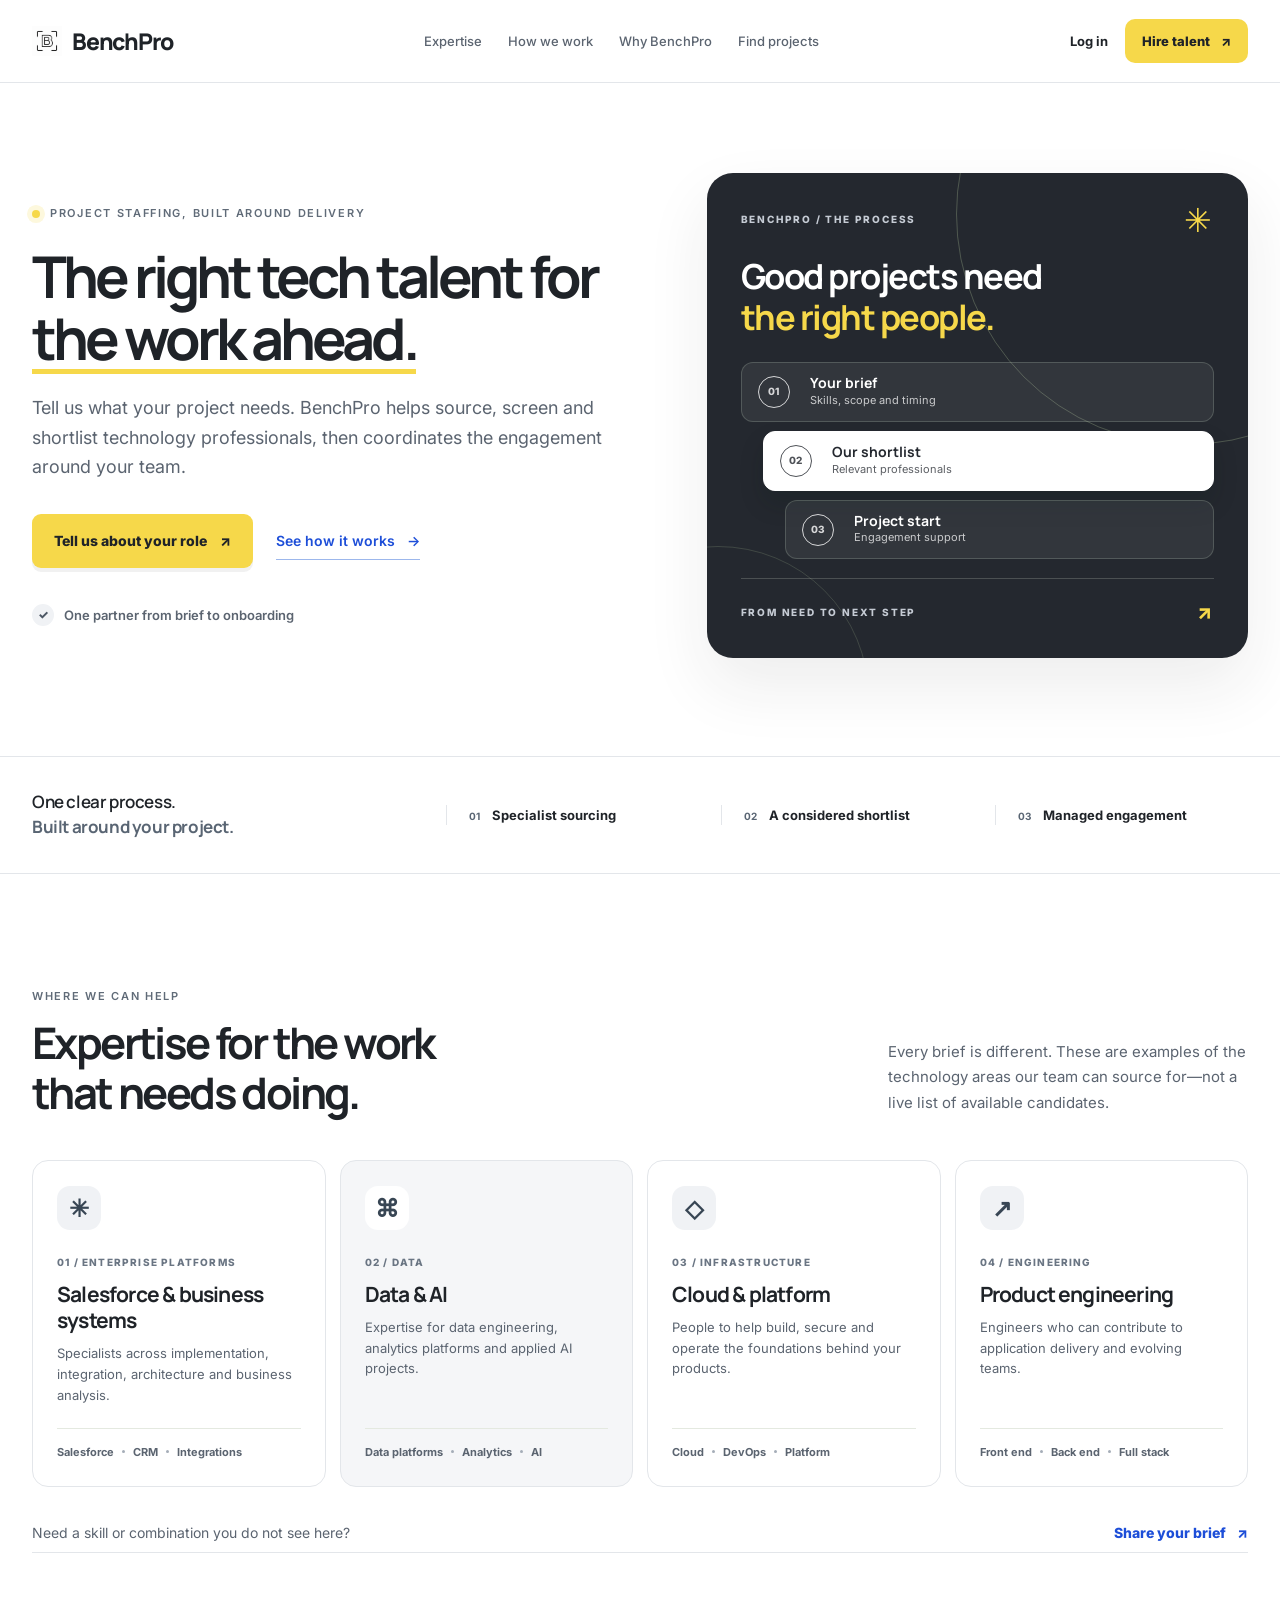
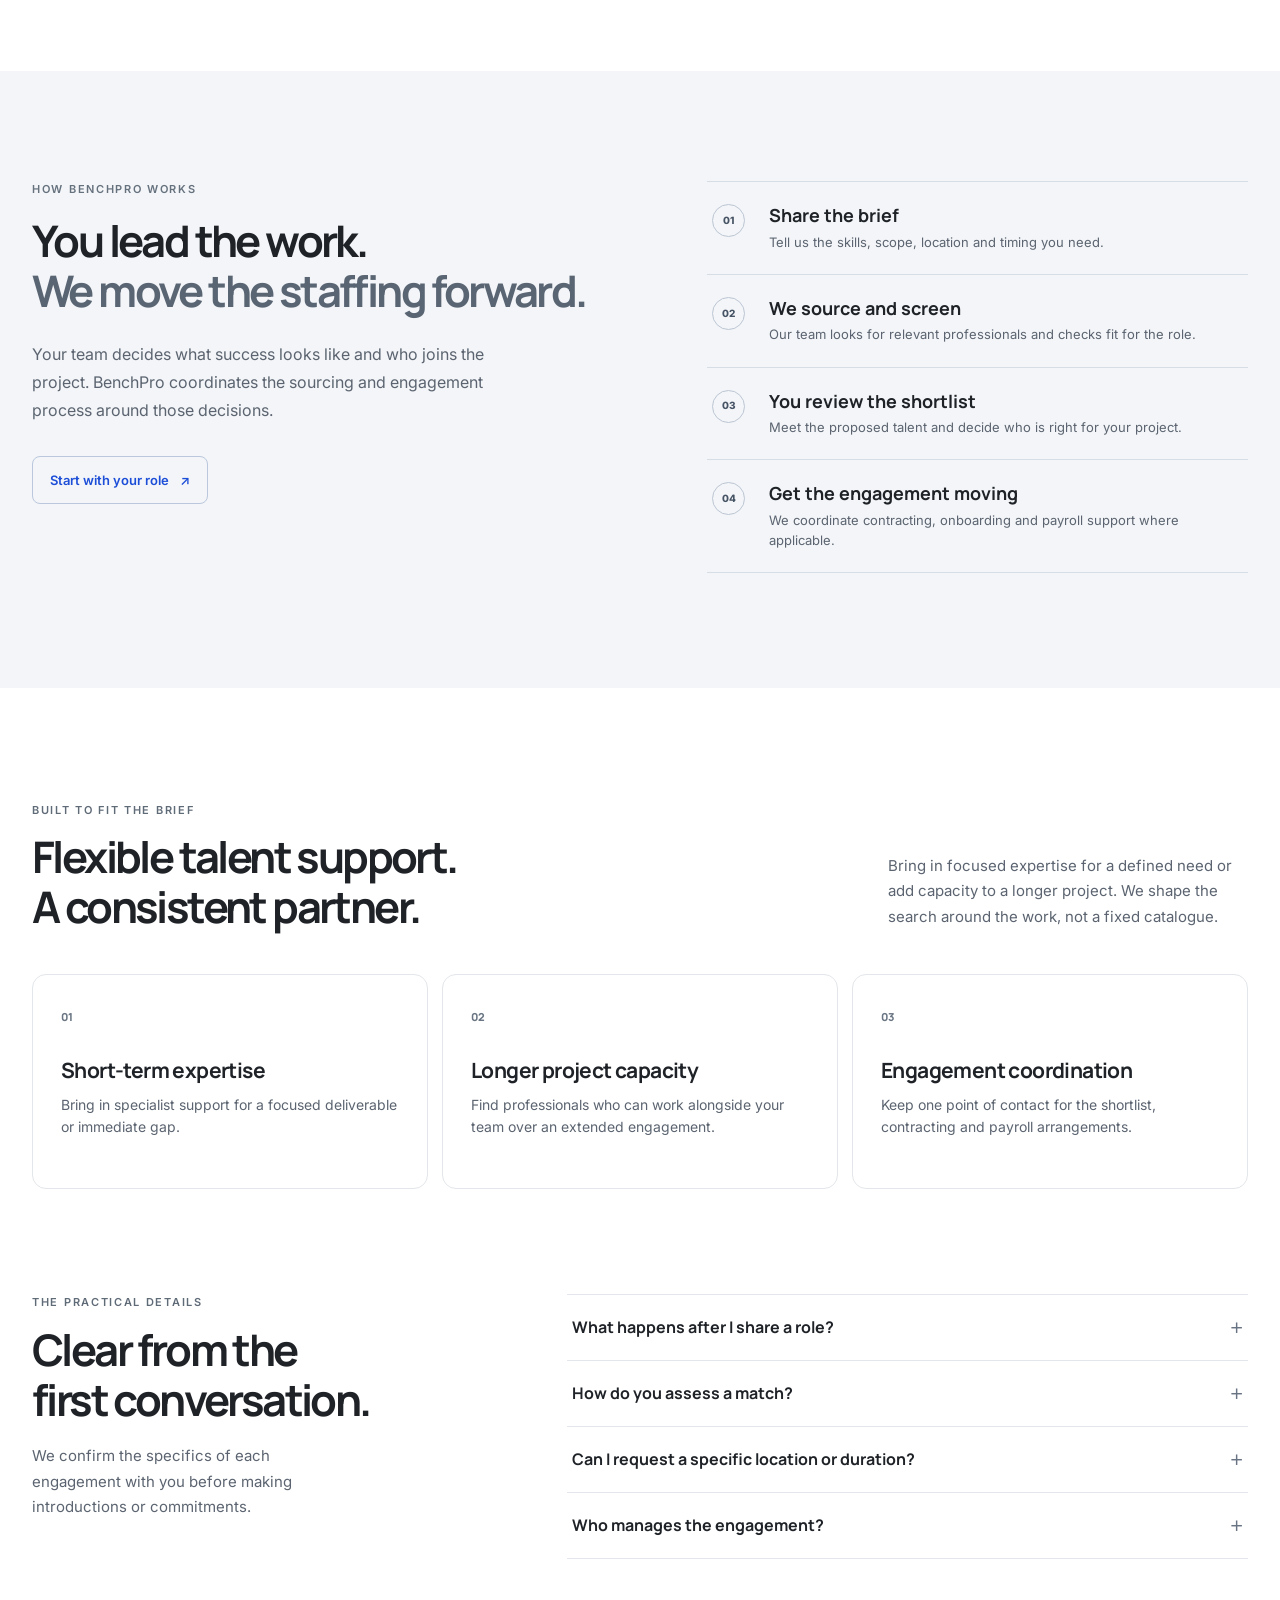
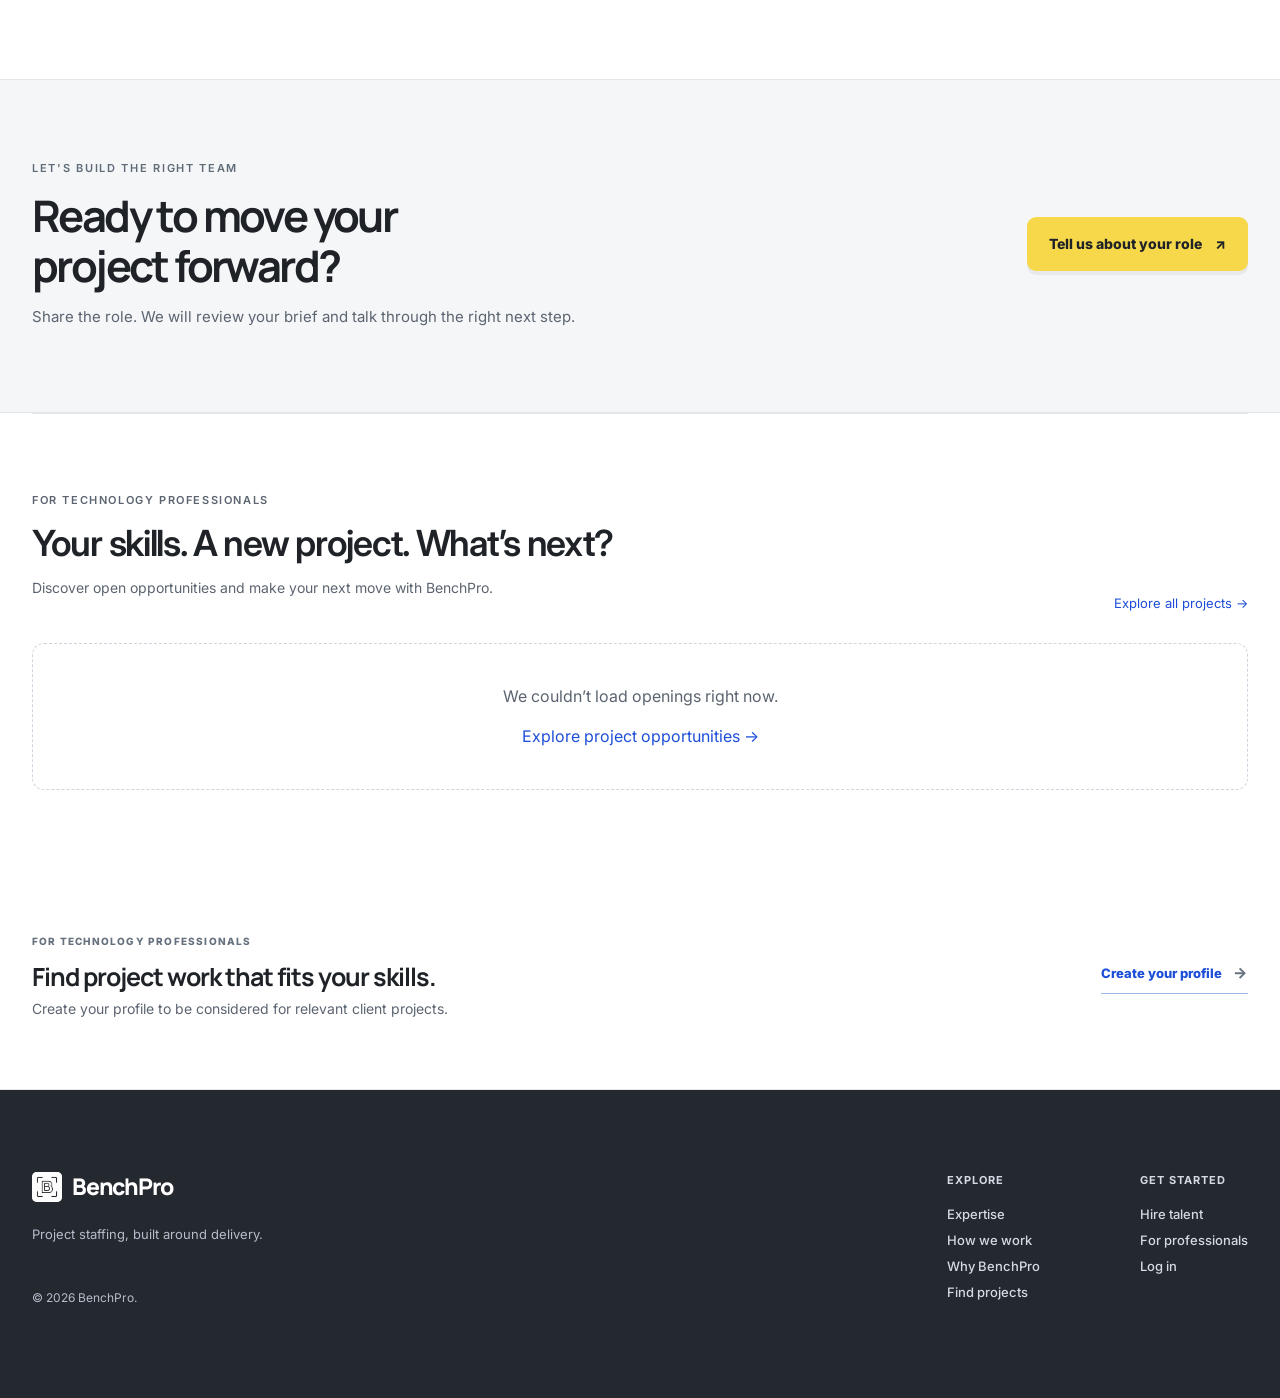
==== commit 00ed76cd: "Add public projects, candidate applications and staff publishing" ====
--- a/index.html
+++ b/index.html
@@ -34,12 +34,14 @@
     .date-field{position:relative;min-width:0}.date-field:before{content:attr(data-placeholder);position:absolute;z-index:1;left:14px;top:17px;color:#89958e;font-size:15px;line-height:1;pointer-events:none}.date-field:not(.has-value):not(:focus-within) input{color:transparent}.date-field:focus-within:before,.date-field.has-value:before{display:none}
   </style>
   <link rel="stylesheet" href="homepage.css" />
+  <link rel="stylesheet" href="homepage-neutral.css">
+  <link rel="stylesheet" href="projects.css">
 </head>
 <body>
   <header class="home-header">
     <div class="shell home-header-inner">
       <a class="brand" href="#top" aria-label="BenchPro home"><img class="brand-logo" src="images/benchpro-logo.png" alt="">BenchPro</a>
-      <nav class="nav" id="nav" aria-label="Main navigation"><a href="#expertise">Expertise</a><a href="#how">How we work</a><a href="#advantage">Why BenchPro</a><a href="#professionals">For professionals</a></nav>
+      <nav class="nav" id="nav" aria-label="Main navigation"><a href="#expertise">Expertise</a><a href="#how">How we work</a><a href="#advantage">Why BenchPro</a><a href="projects.html">Find projects</a></nav>
       <div class="actions"><a class="home-login" href="login.html">Log in</a><button class="btn home-header-cta" type="button" data-modal="employer">Hire talent <span aria-hidden="true">↗</span></button><button class="menu" id="menu" type="button" aria-label="Open menu" aria-controls="nav" aria-expanded="false">☰</button></div>
     </div>
   </header>
@@ -74,9 +76,10 @@
     <section class="home-section shell home-models" id="advantage"><div class="home-section-head"><div><div class="home-label">BUILT TO FIT THE BRIEF</div><h2>Flexible talent support.<br>A consistent partner.</h2></div><p>Bring in focused expertise for a defined need or add capacity to a longer project. We shape the search around the work, not a fixed catalogue.</p></div><div class="home-model-grid"><article><span>01</span><h3>Short-term expertise</h3><p>Bring in specialist support for a focused deliverable or immediate gap.</p></article><article><span>02</span><h3>Longer project capacity</h3><p>Find professionals who can work alongside your team over an extended engagement.</p></article><article><span>03</span><h3>Engagement coordination</h3><p>Keep one point of contact for the shortlist, contracting and payroll arrangements.</p></article></div></section>
     <section class="home-questions shell"><div><div class="home-label">THE PRACTICAL DETAILS</div><h2>Clear from the<br>first conversation.</h2><p>We confirm the specifics of each engagement with you before making introductions or commitments.</p></div><div class="home-questions-list"><details><summary>What happens after I share a role?</summary><p>Our team reviews the brief, follows up on any missing detail and discusses the search and next steps with you.</p></details><details><summary>How do you assess a match?</summary><p>We consider the required skills and experience alongside project scope, timing and working arrangements. You review and select from the proposed shortlist.</p></details><details><summary>Can I request a specific location or duration?</summary><p>Yes. Add these requirements to the brief. We will confirm what is feasible for the role and the locations involved.</p></details><details><summary>Who manages the engagement?</summary><p>Your team directs the project work. BenchPro coordinates the talent engagement, with contracting and payroll support agreed for each assignment.</p></details></div></section>
     <section class="home-final"><div class="shell home-final-inner"><div><div class="home-label">LET'S BUILD THE RIGHT TEAM</div><h2>Ready to move your<br>project forward?</h2><p>Share the role. We will review your brief and talk through the right next step.</p></div><button class="btn home-primary" type="button" data-modal="employer">Tell us about your role <span aria-hidden="true">↗</span></button></div></section>
+    <section class="project-home shell" id="projects" aria-labelledby="projectsHeading"><div class="project-home-heading"><div><span class="project-kicker">FOR TECHNOLOGY PROFESSIONALS</span><h2 id="projectsHeading">Your skills. A new project. What’s next?</h2><p>Discover open opportunities and make your next move with BenchPro.</p></div><a href="projects.html">Explore all projects →</a></div><div id="homeProjects" class="project-grid" aria-busy="true" aria-live="polite"><p>Loading project opportunities…</p></div></section>
     <section class="home-professionals shell" id="professionals"><div><span>FOR TECHNOLOGY PROFESSIONALS</span><h2>Find project work that fits your skills.</h2><p>Create your profile to be considered for relevant client projects.</p></div><a href="candidate.html">Create your profile <span aria-hidden="true">→</span></a></section>
   </main>
-  <footer class="home-footer"><div class="shell home-footer-inner"><div><a class="brand" href="#top" aria-label="BenchPro home"><img class="brand-logo" src="images/benchpro-logo.png" alt="">BenchPro</a><p>Project staffing, built around delivery.</p><small>© 2026 BenchPro.</small></div><div class="home-footer-links"><div><strong>Explore</strong><a href="#expertise">Expertise</a><a href="#how">How we work</a><a href="#advantage">Why BenchPro</a></div><div><strong>Get started</strong><button type="button" data-modal="employer">Hire talent</button><a href="candidate.html">For professionals</a><a href="login.html">Log in</a></div></div></div></footer>
+  <footer class="home-footer"><div class="shell home-footer-inner"><div><a class="brand" href="#top" aria-label="BenchPro home"><img class="brand-logo" src="images/benchpro-logo.png" alt="">BenchPro</a><p>Project staffing, built around delivery.</p><small>© 2026 BenchPro.</small></div><div class="home-footer-links"><div><strong>Explore</strong><a href="#expertise">Expertise</a><a href="#how">How we work</a><a href="#advantage">Why BenchPro</a><a href="projects.html">Find projects</a></div><div><strong>Get started</strong><button type="button" data-modal="employer">Hire talent</button><a href="candidate.html">For professionals</a><a href="login.html">Log in</a></div></div></div></footer>
   <div class="modal-wrap" id="modalWrap" role="dialog" aria-modal="true" aria-labelledby="modalTitle"><div class="modal"><button class="modal-close" aria-label="Close">×</button><div id="modalContent"></div></div></div>
   <script>
     const SUPABASE_URL = 'https://ttmkcmeqiawrzbvymhal.supabase.co';
@@ -267,6 +270,7 @@
     menu.addEventListener('click',()=>{const open=nav.classList.toggle('open');menu.setAttribute('aria-expanded',String(open));menu.setAttribute('aria-label',open?'Close menu':'Open menu')});
     nav.querySelectorAll('a').forEach(a=>a.addEventListener('click',()=>{nav.classList.remove('open');menu.setAttribute('aria-expanded','false');menu.setAttribute('aria-label','Open menu')}));
   </script>
+<script src="projects-model.js"></script><script src="projects-api.js"></script><script src="projects-home.js"></script>
 </body>
 </html>
 
--- a/homepage-neutral.css
+++ b/homepage-neutral.css
@@ -0,0 +1,12 @@
+/* Approved neutral palette: charcoal, white, blue links and yellow primary actions. */
+:root{--home-ink:#1f2328;--home-green:#24282f;--home-lime:#f6d84a;--home-paper:#fff;--home-cream:#f5f6f8;--home-line:#e3e6ea;--home-yellow:#f6d84a;--ink:#1f2328;--deep:#24282f;--line:#e3e6ea;--muted:#5b6470}
+body{font-family:Inter,system-ui,sans-serif}
+button:focus-visible,a:focus-visible,summary:focus-visible{outline-color:#94b4fc}
+.home-header{background:#fff}.home-header .nav{color:#5b6470;font-weight:500;gap:26px}.home-header .nav a:hover,.home-login:hover{color:#1d4ed8}.home-header-cta{background:#f6d84a;color:#1f2328}.home-header-cta:hover{background:#f0cc2d}
+.home-eyebrow,.home-label{color:#606b78;font-weight:600}.home-eyebrow span{background:#f6d84a;box-shadow:0 0 0 5px #fdf8dd}.home-hero h1 em{color:#1f2328;text-decoration:underline;text-decoration-color:#f6d84a;text-decoration-thickness:5px;text-underline-offset:9px}.home-hero-copy>p,.home-hero-note{color:#5b6470}.home-primary,.home-primary:hover{color:#1f2328;box-shadow:0 4px 0 #1f232810}.home-primary:hover{background:#f0cc2d}.home-secondary{color:#1d4ed8;border-color:#9cb7ec;font-weight:600}.home-note-mark{background:#f0f2f5;color:#4b5663}
+.home-hero-art{background:#24282f;box-shadow:0 28px 65px #1f232815}.home-art-top,.home-art-bottom{color:#c5cbd4}.home-art-spark,.home-art-heading em,.home-art-bottom span:last-child{color:#f6d84a}.home-art-flow div:nth-child(2){background:#fff;color:#24282f;border-color:#fff}
+.home-promise strong,.home-promise-inner>div span{color:#596573}.home-expertise-card:nth-child(2){background:#f5f6f8}.home-expertise-icon{background:#f0f2f5;color:#384654}.home-expertise-card>span{color:#6a7583}.home-expertise-card p,.home-expertise-card>div:last-child,.home-expertise-foot,.home-section-head p{color:#5b6470}.home-expertise-card i{background:#a5adb8}.home-expertise-foot button{color:#1d4ed8}
+.home-process{background:#f3f5f8;color:#1f2328}.home-process .home-label{color:#66717e}.home-process h2 em{color:#596573}.home-process-intro>p,.home-process-steps p{color:#5b6470}.home-process-link{border-color:#bac7dc;color:#1d4ed8;font-weight:600}.home-process-link:hover{background:#e8eef9}.home-process-steps,.home-process-steps article{border-color:#d7dde5}.home-process-steps article>span{color:#475465;border-color:#bcc6d3}
+.home-model-grid span{color:#6a7583}.home-model-grid p,.home-questions>div:first-child>p,.home-questions-list p{color:#5b6470}.home-questions-list summary:after{color:#687384}.home-final{background:#f5f6f8;border-color:#e3e6ea}.home-final p{color:#5b6470}.home-professionals span{color:#66717e}.home-professionals p{color:#5b6470}.home-professionals>a{color:#1d4ed8;border-color:#9cb7ec}
+.home-footer{background:#24282f}.home-footer p,.home-footer small{color:#b5bdc9}.home-footer-links strong{color:#d5dbe4}.home-footer-links a,.home-footer-links button{font-family:Inter,system-ui,sans-serif;color:#d5dbe4}.home-more-details summary{color:#1d4ed8}
+@media(max-width:600px){.home-header .nav{background:#fff}}
--- a/projects.css
+++ b/projects.css
@@ -0,0 +1,5 @@
+@import url('https://fonts.googleapis.com/css2?family=Inter:wght@400;500;600;700&display=swap');
+:root{--project-ink:#1f2328;--project-muted:#5b6470;--project-line:#e3e6ea;--project-blue:#1d4ed8;--project-yellow:#f6d84a}
+.projects-page{margin:0;background:#f7f8fa;color:var(--project-ink);font:14px/1.6 Inter,system-ui,sans-serif}.projects-page *{box-sizing:border-box}.projects-page [hidden]{display:none!important}.projects-page a{color:var(--project-blue)}.projects-page button,.projects-page input,.projects-page select,.projects-page textarea{font:inherit}.projects-page button{cursor:pointer}.projects-page button:disabled{cursor:wait;opacity:.6}.projects-page :focus-visible,.project-home :focus-visible{outline:3px solid #94b4fc;outline-offset:4px}.project-shell{width:min(1180px,calc(100% - 48px));margin:auto}.project-header{background:white;border-bottom:1px solid var(--project-line)}.project-header-inner{min-height:78px;display:flex;justify-content:space-between;align-items:center;gap:24px}.project-brand{display:flex;align-items:center;gap:10px;font-size:22px;font-weight:700;letter-spacing:-1px;text-decoration:none;color:var(--project-ink)!important}.project-brand img{width:30px;height:30px;object-fit:contain}.project-nav{display:flex;gap:24px;align-items:center;flex-wrap:wrap}.project-nav a{text-decoration:none;font-size:13px}.project-nav a[aria-current]{color:var(--project-ink);font-weight:600}.project-kicker{font-size:11px;letter-spacing:1.6px;text-transform:uppercase;font-weight:600;color:var(--project-muted)}.project-intro{padding:64px 0 32px;max-width:780px}.project-intro h1{font-size:clamp(32px,4vw,49px);line-height:1.12;letter-spacing:-1.8px;margin:12px 0 18px;font-weight:600}.project-intro p{font-size:16px;color:var(--project-muted);max-width:640px}.project-steps{display:flex;gap:24px;flex-wrap:wrap;font-size:12px;color:var(--project-muted)}.project-steps b{display:inline-grid;place-items:center;width:22px;height:22px;background:#e8eaee;border-radius:50%;color:var(--project-ink);margin-right:7px;font-weight:500}.project-toolbar{display:grid;grid-template-columns:2fr 1fr 1fr auto;gap:12px;padding:20px;background:white;border:1px solid var(--project-line);border-radius:14px;margin:8px 0 24px}.project-toolbar label,.project-form label{display:flex;flex-direction:column;gap:6px;font-size:12px;font-weight:500}.project-toolbar input,.project-toolbar select,.project-form input,.project-form select,.project-form textarea{width:100%;padding:11px 12px;min-height:44px;border:1px solid #cdd2d9;border-radius:7px;background:white;color:var(--project-ink)}.project-toolbar button{align-self:end}.project-button{display:inline-flex;justify-content:center;align-items:center;gap:9px;min-height:44px;padding:11px 20px;border:1px solid #ddbd2c;border-radius:8px;background:var(--project-yellow);color:#202326!important;font-size:13px;font-weight:600;text-decoration:none!important;cursor:pointer}.project-button.secondary{background:white;border-color:#d6dbe1;color:var(--project-ink)!important}.project-button.danger{background:#fff;border-color:#d6dbe1;color:#a12828!important}.project-grid{display:grid;grid-template-columns:repeat(3,minmax(0,1fr));gap:20px}.project-card{display:flex;flex-direction:column;background:#fff;border:1px solid var(--project-line);border-radius:13px;padding:24px;box-shadow:0 4px 14px #1f232803;color:var(--project-ink);transition:border-color .18s,box-shadow .18s}.project-card:hover{border-color:#bac3d0;box-shadow:0 8px 24px #1f232809}.project-card-top{display:flex;justify-content:space-between;gap:10px;align-items:center;font-size:10px}.project-category{text-transform:uppercase;letter-spacing:1px;color:var(--project-muted);font-weight:600}.project-mode{background:#f0f2f5;border-radius:5px;padding:3px 8px;white-space:nowrap;color:#424a55}.project-card h3{font-size:19px;line-height:1.35;letter-spacing:-.5px;margin:22px 0 7px;font-weight:600}.project-card h3 a{color:var(--project-ink);text-decoration:none}.project-card h3 a:hover{text-decoration:underline}.project-company{font-size:12px;color:var(--project-muted);margin:0 0 16px}.project-summary{font-size:13px;line-height:1.6;color:var(--project-muted);margin:0 0 20px}.project-tags{display:flex;flex-wrap:wrap;gap:6px;margin-bottom:20px}.project-tags span{background:#f4f5f7;border:1px solid #e9ebef;padding:4px 8px;border-radius:5px;font-size:11px}.project-meta{display:grid;grid-template-columns:1fr 1fr;gap:12px;margin:auto 0 20px;padding-top:16px;border-top:1px solid #eef0f2;font-size:11px}.project-meta dt{color:var(--project-muted);font-size:10px}.project-meta dd{margin:3px 0 0;overflow-wrap:anywhere}.project-meta div:first-child{grid-column:1/-1}.project-card-link{color:var(--project-blue);font-size:13px;text-decoration:none;font-weight:500;display:flex;justify-content:space-between;align-items:center}.project-result-count{color:var(--project-muted);font-size:13px;margin:12px 0 20px}.project-empty{padding:40px;text-align:center;border:1px dashed #cfd5de;border-radius:12px;background:#fff;color:var(--project-muted);grid-column:1/-1}.project-empty h2{font-size:20px;color:var(--project-ink);margin-top:0}.project-empty a{color:var(--project-blue)}.project-message{padding:14px 18px;background:#eef3fc;border:1px solid #cfddf6;border-radius:9px;font-size:13px;margin:20px 0;color:#244578}.project-message.error{color:#912626;border-color:#eac5c5;background:#fff4f3}.project-footer{margin-top:64px;border-top:1px solid var(--project-line);padding:25px 0;color:var(--project-muted);font-size:12px;display:flex;justify-content:space-between;gap:16px}.project-footer a{color:var(--project-muted)}.project-back{display:inline-block;margin:30px 0 16px;text-decoration:none;font-size:13px}.project-detail-layout{display:grid;grid-template-columns:minmax(0,1fr) 320px;gap:30px;align-items:start}.project-panel{background:#fff;border:1px solid var(--project-line);border-radius:14px;padding:32px}.project-detail h1{font-size:clamp(30px,4vw,44px);line-height:1.16;letter-spacing:-1.4px;font-weight:600;margin:16px 0}.project-detail h2{font-size:19px;margin:32px 0 12px;font-weight:600}.project-detail p,.project-detail li{color:var(--project-muted);line-height:1.8}.project-prose{white-space:pre-line;overflow-wrap:anywhere}.project-detail li{margin:10px 0}.project-apply-panel{position:sticky;top:24px}.project-apply-panel h2{font-size:20px;margin-top:0}.project-apply-panel p{font-size:13px;color:var(--project-muted)}.project-apply-panel .project-button{width:100%;margin-top:10px}.project-form{display:grid;gap:16px}.project-form .check{display:flex;flex-direction:row;align-items:flex-start;gap:9px;font-weight:400;font-size:12px}.project-form .check input{width:17px;min-height:17px;margin-top:3px;flex-shrink:0}.project-application{display:grid;grid-template-columns:1fr auto;gap:18px;align-items:center;margin-bottom:16px}.project-application h2{font-size:19px;margin:0 0 4px}.project-application p{margin:7px 0;color:var(--project-muted);font-size:12px}.project-status{display:inline-block;background:#edf1f8;color:#344d70;border-radius:6px;padding:4px 9px;font-size:12px}.project-status.success{background:#e9f3eb;color:#2d653c}.project-link{border:0;background:none;color:var(--project-blue);padding:8px 0;font:inherit;text-decoration:underline}.project-dialog{border:1px solid #cad0d8;border-radius:12px;box-shadow:0 24px 80px #0003;background:#f3f4f6;color:var(--project-ink);width:min(450px,calc(100% - 32px));padding:28px;font:14px/1.6 Inter,system-ui,sans-serif}.project-dialog::backdrop{background:#17202b66}.project-dialog h2{margin-top:0;font-size:21px}.project-dialog-actions{display:flex;justify-content:flex-end;gap:10px;margin-top:24px}.project-home{font-family:Inter,system-ui,sans-serif;color:var(--project-ink);padding:72px 0;border-top:1px solid var(--project-line)}.project-home-heading{display:flex;justify-content:space-between;gap:24px;align-items:end;margin-bottom:30px}.project-home-heading h2{font-family:Inter,system-ui,sans-serif;font-size:36px;line-height:1.16;letter-spacing:-1.3px;font-weight:600;margin:12px 0}.project-home-heading p{color:var(--project-muted);font-size:14px;max-width:610px}.project-home-heading>a{font-size:13px;color:var(--project-blue);white-space:nowrap}.project-home .project-button{margin-top:16px}.publishing-layout{display:grid;grid-template-columns:280px minmax(0,1fr);gap:24px;align-items:start}.publishing-list{max-height:760px;overflow:auto;padding:16px}.publishing-list button{width:100%;text-align:left;border:1px solid var(--project-line);border-radius:8px;background:white;padding:12px;margin-bottom:10px;color:var(--project-ink)}.publishing-list button[aria-pressed=true]{border-color:#5780d9;background:#f3f6fc}.publishing-list small{display:block;color:var(--project-muted)}.publishing-fields{display:grid;grid-template-columns:1fr 1fr;gap:16px}.publishing-fields .full{grid-column:1/-1}.publishing-actions{display:flex;gap:10px;flex-wrap:wrap}.publishing-applicant{border-top:1px solid var(--project-line);padding:20px 0}.publishing-applicant h3{margin:0;font-size:16px}.publishing-applicant select{padding:8px;border:1px solid #cdd2d9;border-radius:6px}.project-load-more{margin:28px auto;display:flex}
+@media(max-width:1000px){.project-grid{grid-template-columns:repeat(2,minmax(0,1fr))}.project-toolbar{grid-template-columns:1fr 1fr}.project-detail-layout{grid-template-columns:minmax(0,1fr) 290px}.project-panel{padding:24px}.publishing-layout{grid-template-columns:220px 1fr}}
+@media(max-width:720px){.project-shell{width:calc(100% - 32px)}.project-header-inner{align-items:flex-start;flex-direction:column;padding:18px 0;gap:12px}.project-nav{gap:18px}.project-intro{padding-top:36px}.project-intro h1{letter-spacing:-1px}.project-grid,.project-detail-layout,.publishing-layout{grid-template-columns:1fr}.project-toolbar{padding:16px}.project-toolbar label:first-child{grid-column:1/-1}.project-toolbar button{grid-column:1/-1}.project-card{padding:22px}.project-apply-panel{position:static}.project-detail-layout .project-apply-panel{grid-row:1}.project-home{padding:48px 0}.project-home-heading{display:block}.project-home-heading h2{font-size:30px}.project-application{grid-template-columns:1fr}.publishing-fields{grid-template-columns:1fr}.publishing-fields .full{grid-column:auto}.publishing-list{max-height:250px}.project-footer{flex-wrap:wrap}.project-steps{gap:10px 18px}}
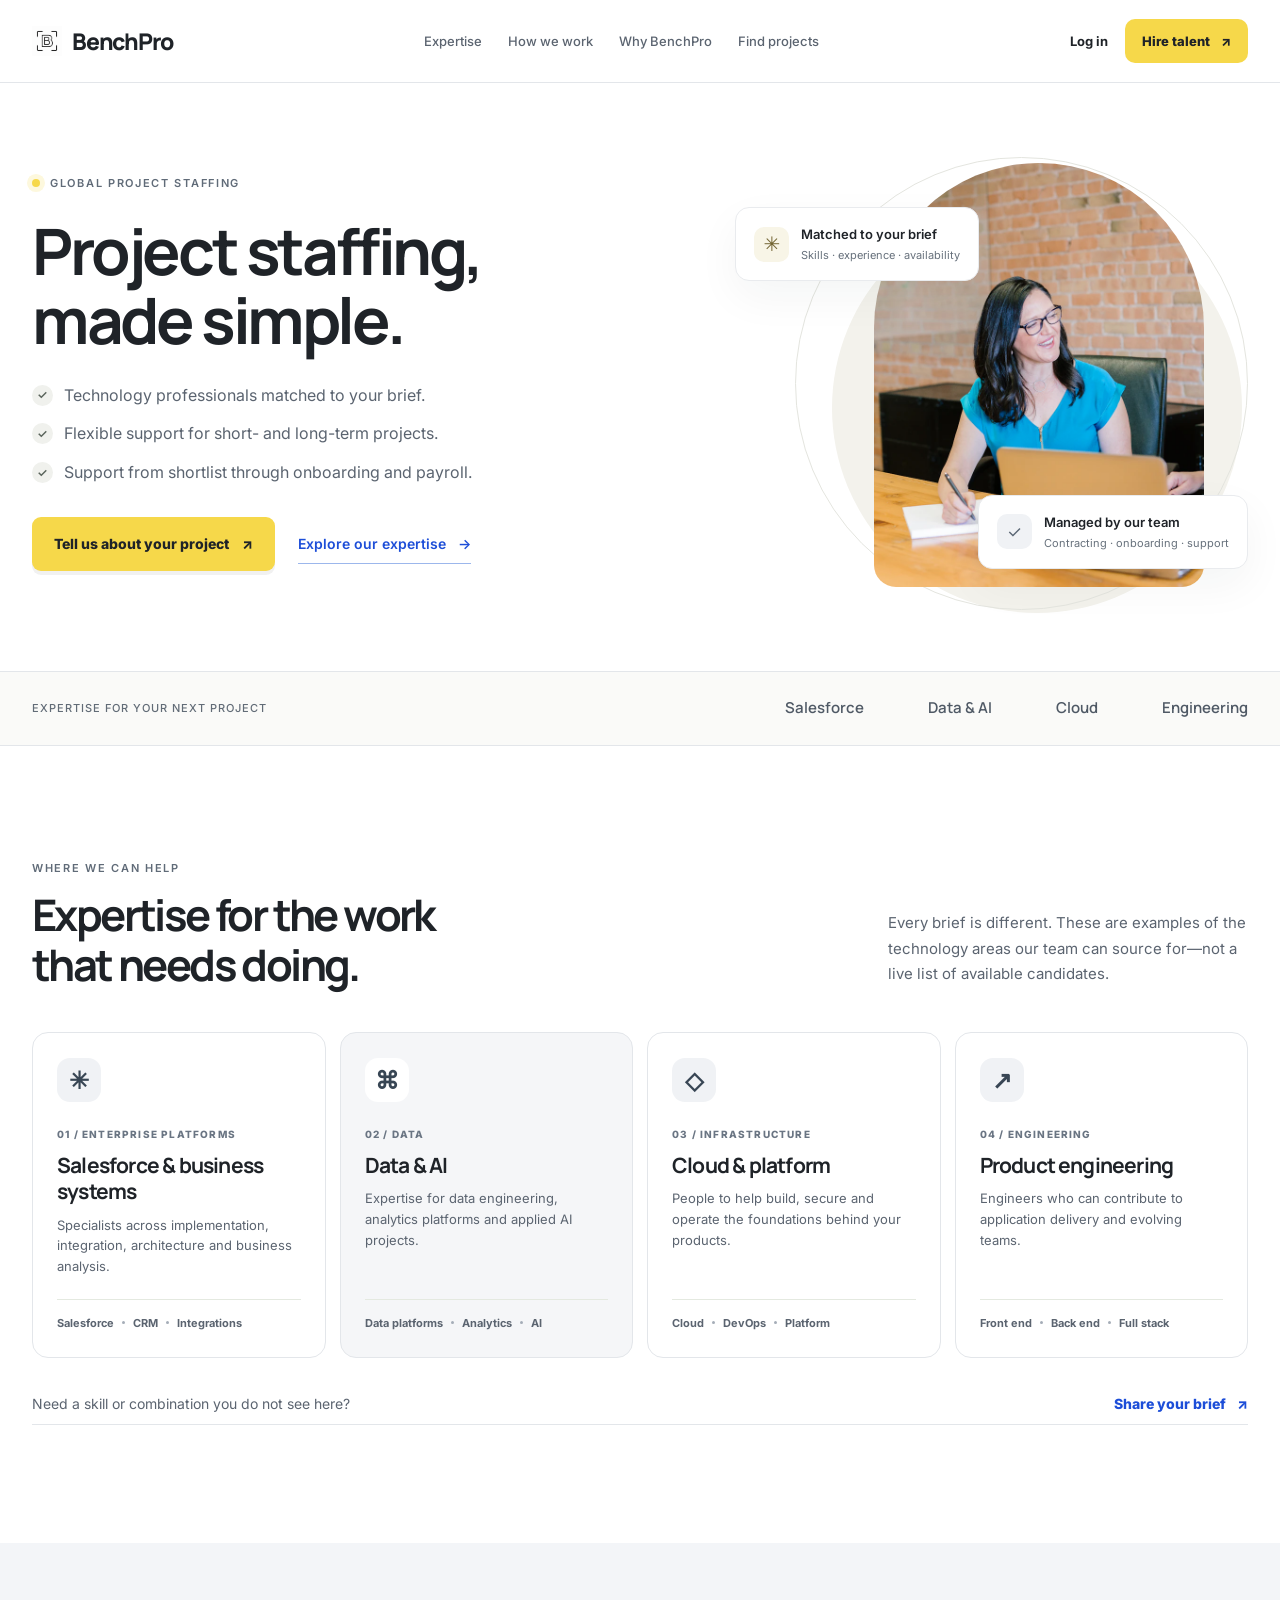
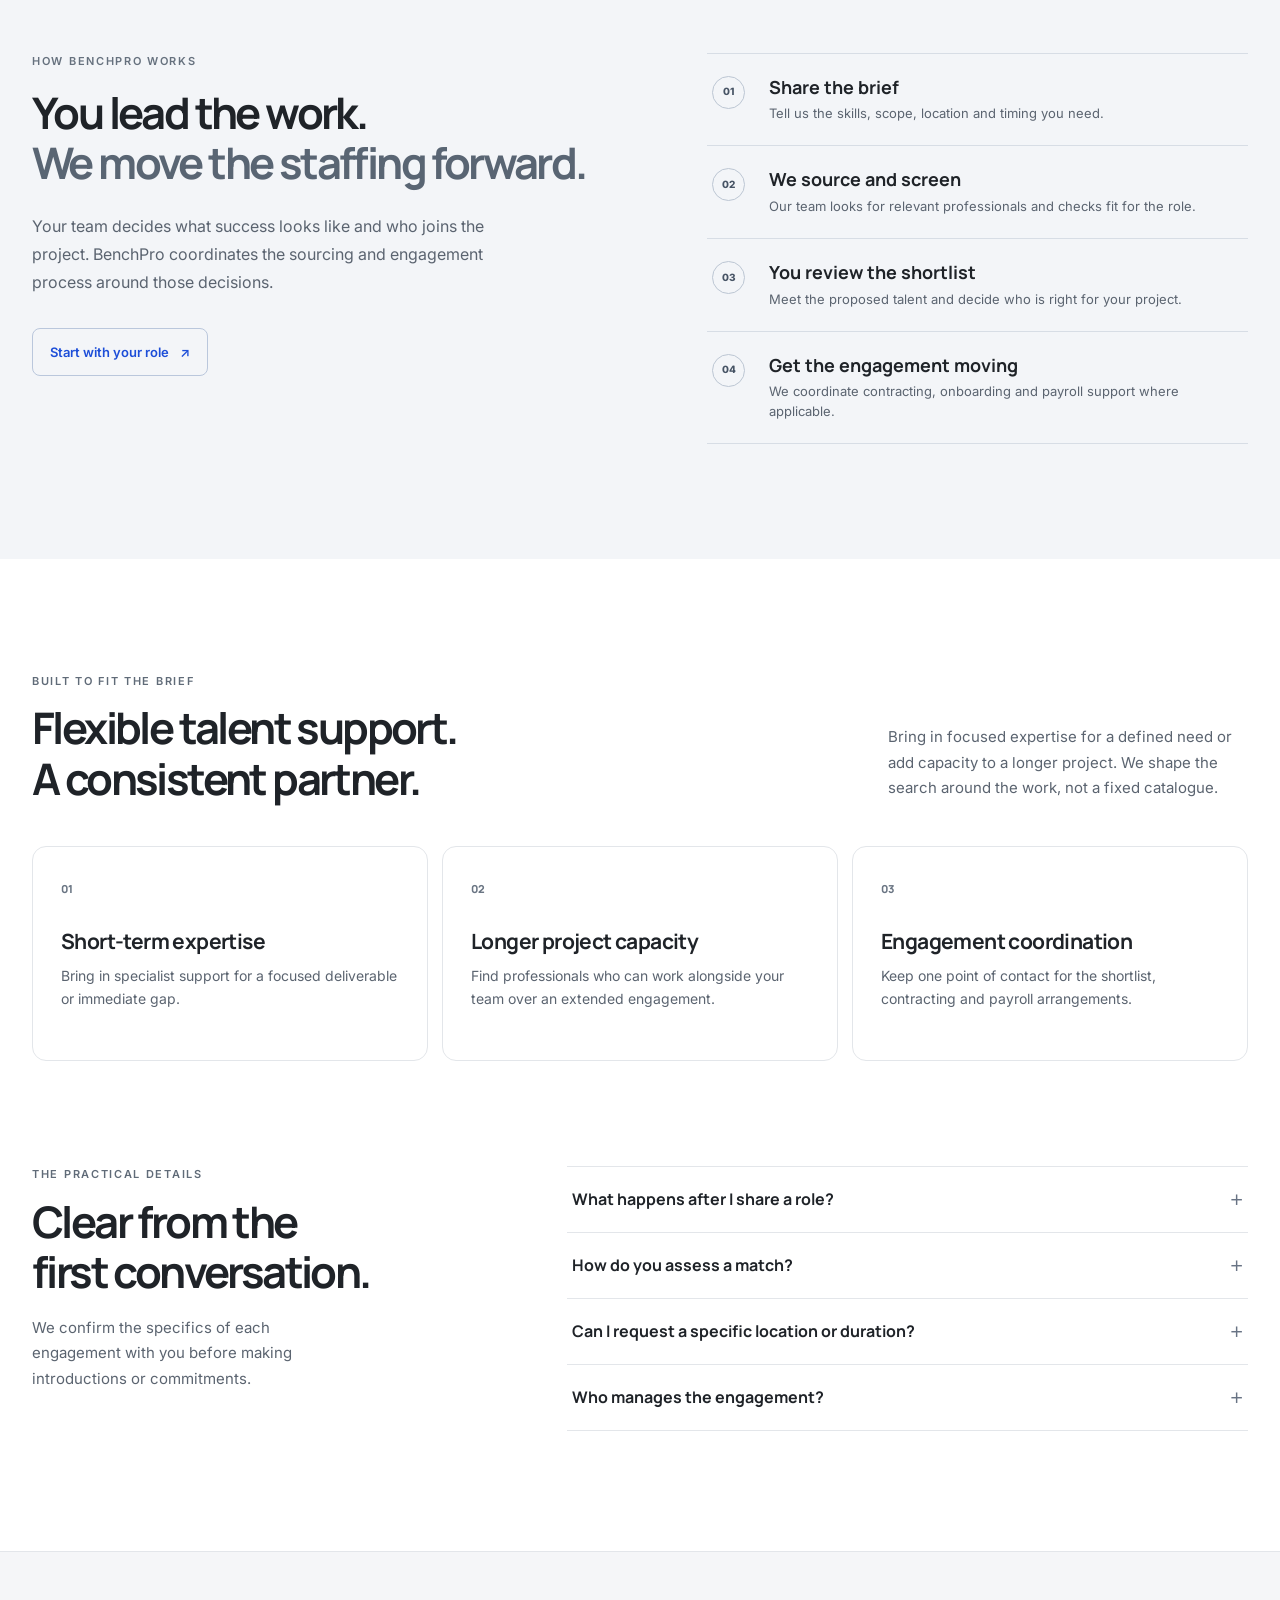
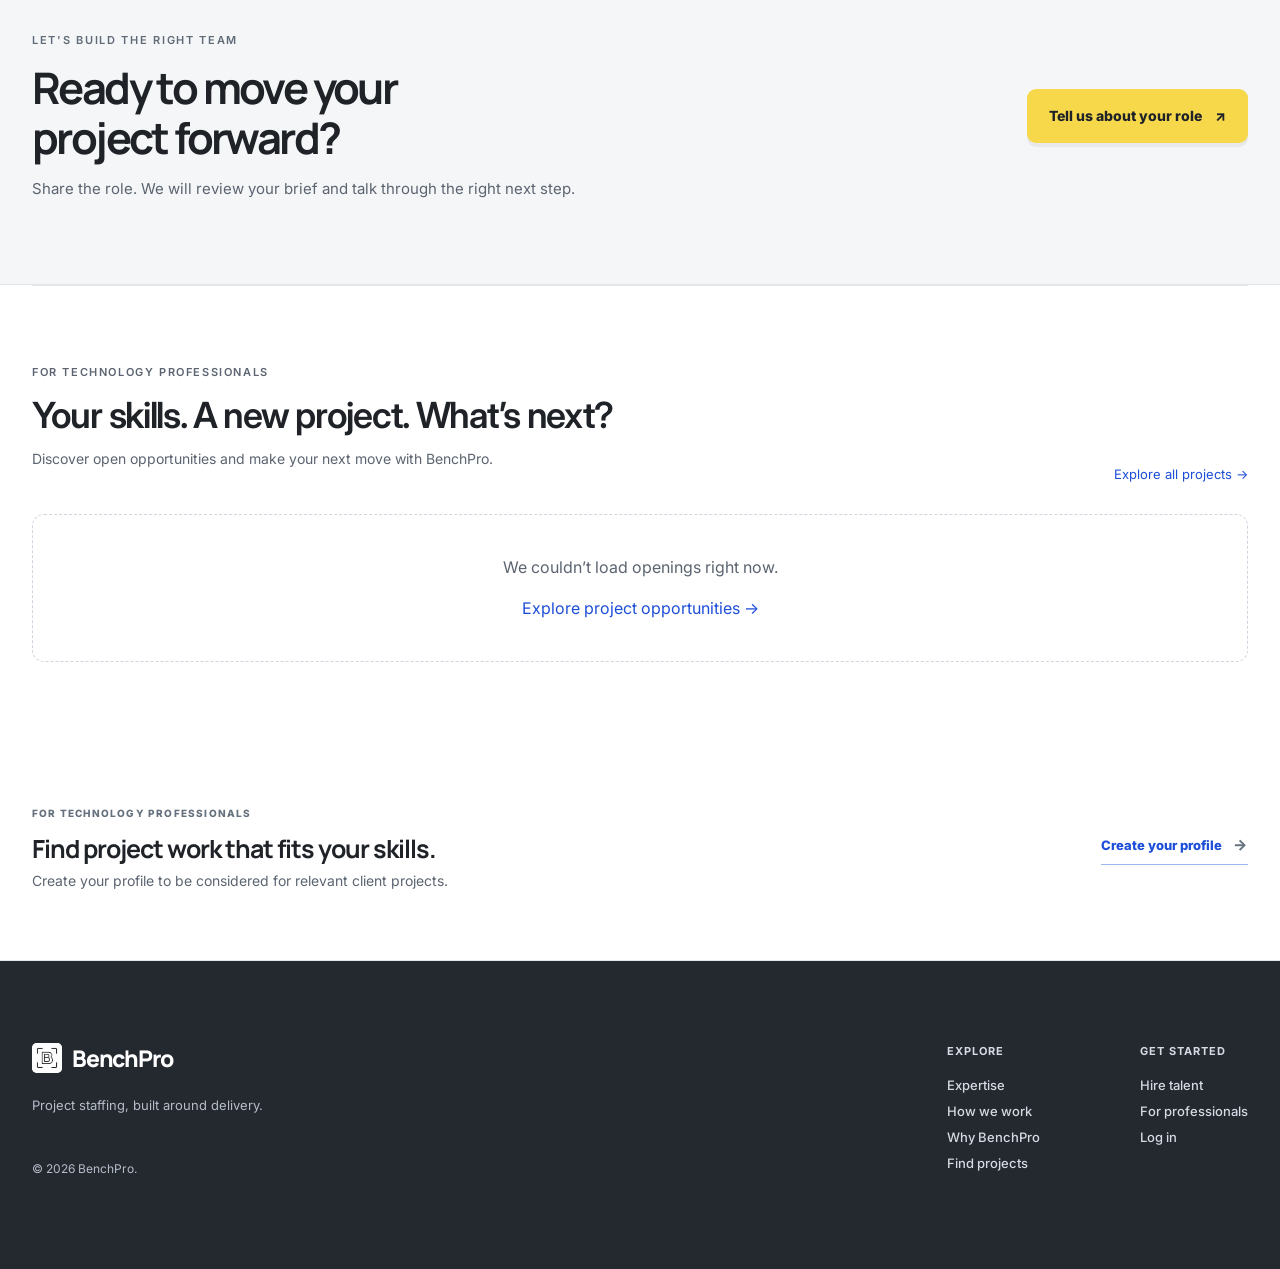
==== commit a83d0cfb: "Restore photo-led homepage hero with clearer staffing message" ====
--- a/index.html
+++ b/index.html
@@ -3,13 +3,13 @@
 <head>
   <meta charset="utf-8" />
   <meta name="viewport" content="width=device-width, initial-scale=1" />
-  <meta name="theme-color" content="#f7f8f5" />
+  <meta name="theme-color" content="#ffffff" />
   <meta name="description" content="BenchPro helps companies source and onboard technology professionals for project work, with a managed path from brief to shortlist, contracting and payroll." />
-  <meta property="og:title" content="BenchPro — Project staffing built around delivery" />
+  <meta property="og:title" content="BenchPro — Project staffing, made simple" />
   <meta property="og:description" content="Technology talent matched to your project brief, with one partner from shortlist through onboarding." />
   <meta property="og:type" content="website" />
   <meta property="og:image" content="https://www.benchpro.in/images/benchpro-logo.png" />
-  <title>BenchPro — Project staffing built around delivery</title>
+  <title>BenchPro — Project staffing, made simple</title>
   <link rel="icon" type="image/png" href="images/benchpro-logo.png">
   <link rel="stylesheet" href="brand.css">
   <link rel="preconnect" href="https://fonts.googleapis.com">
@@ -33,8 +33,8 @@
     .jd-upload{grid-column:1/-1;margin:2px 0 10px}.jd-upload-label{font-size:12px;font-weight:700;color:var(--ink);margin:0 0 7px}.jd-dropzone{border:1px dashed #b9c8b4;border-radius:10px;background:#fbfcf9;padding:15px;display:flex;align-items:center;justify-content:space-between;gap:12px;color:var(--muted);font-size:12px;cursor:pointer}.jd-dropzone:hover,.jd-dropzone:focus,.jd-dropzone.dragover{border-color:#789c58;background:#f4f8ee;outline:2px solid #89ac6240}.jd-drop-copy strong{display:block;color:var(--ink);font-size:13px;margin-bottom:3px}.jd-drop-actions{display:flex;align-items:center;gap:8px;flex:none}.jd-file-name{font-size:11px;color:var(--deep);font-weight:700;overflow-wrap:anywhere}.jd-upload-note{font-size:10px;color:var(--muted);margin:6px 0 0}.jd-file-button,.jd-remove-button{border:1px solid var(--line);border-radius:7px;background:white;padding:8px 10px;color:var(--deep);font-size:11px;font-weight:700;cursor:pointer}.jd-remove-button{color:#8a493b}.@media(max-width:480px){.jd-upload{grid-column:auto}.jd-dropzone{align-items:flex-start;flex-direction:column}.jd-drop-actions{width:100%;justify-content:space-between}}
     .date-field{position:relative;min-width:0}.date-field:before{content:attr(data-placeholder);position:absolute;z-index:1;left:14px;top:17px;color:#89958e;font-size:15px;line-height:1;pointer-events:none}.date-field:not(.has-value):not(:focus-within) input{color:transparent}.date-field:focus-within:before,.date-field.has-value:before{display:none}
   </style>
-  <link rel="stylesheet" href="homepage.css" />
-  <link rel="stylesheet" href="homepage-neutral.css">
+  <link rel="stylesheet" href="homepage.css?v=20261027-hero" />
+  <link rel="stylesheet" href="homepage-neutral.css?v=20261027-hero">
   <link rel="stylesheet" href="projects.css">
 </head>
 <body>
@@ -46,22 +46,24 @@
     </div>
   </header>
   <main id="top">
-    <section class="home-hero shell">
+    <section class="home-hero shell" aria-labelledby="home-hero-title">
       <div class="home-hero-copy">
-        <div class="home-eyebrow"><span aria-hidden="true"></span> Project staffing, built around delivery</div>
-        <h1>The right tech talent for <em>the work ahead.</em></h1>
-        <p>Tell us what your project needs. BenchPro helps source, screen and shortlist technology professionals, then coordinates the engagement around your team.</p>
-        <div class="home-hero-actions"><button class="btn home-primary" type="button" data-modal="employer">Tell us about your role <span aria-hidden="true">↗</span></button><a class="home-secondary" href="#how">See how it works <span aria-hidden="true">→</span></a></div>
-        <div class="home-hero-note"><span class="home-note-mark" aria-hidden="true">✓</span><span>One partner from brief to onboarding</span></div>
+        <div class="home-eyebrow"><span aria-hidden="true"></span> Global project staffing</div>
+        <h1 id="home-hero-title">Project staffing,<br>made simple.</h1>
+        <ul class="home-hero-benefits">
+          <li><span aria-hidden="true">✓</span>Technology professionals matched to your brief.</li>
+          <li><span aria-hidden="true">✓</span>Flexible support for short- and long-term projects.</li>
+          <li><span aria-hidden="true">✓</span>Support from shortlist through onboarding and payroll.</li>
+        </ul>
+        <div class="home-hero-actions"><button class="btn home-primary" type="button" data-modal="employer">Tell us about your project <span aria-hidden="true">↗</span></button><a class="home-secondary" href="#expertise">Explore our expertise <span aria-hidden="true">→</span></a></div>
       </div>
-      <div class="home-hero-art" aria-label="Illustration of BenchPro’s staffing process">
-        <div class="home-art-top"><span>BENCHPRO / THE PROCESS</span><span class="home-art-spark" aria-hidden="true">✳</span></div>
-        <div class="home-art-heading">Good projects need<br><em>the right people.</em></div>
-        <div class="home-art-flow" aria-hidden="true"><div><span>01</span><b>Your brief</b><small>Skills, scope and timing</small></div><div><span>02</span><b>Our shortlist</b><small>Relevant professionals</small></div><div><span>03</span><b>Project start</b><small>Engagement support</small></div></div>
-        <div class="home-art-bottom"><span>FROM NEED TO NEXT STEP</span><span aria-hidden="true">↗</span></div>
+      <div class="home-hero-visual">
+        <img class="home-hero-photo" src="images/project-professional.webp" width="700" height="900" fetchpriority="high" alt="A professional working at a laptop in a collaborative office">
+        <div class="home-hero-card home-hero-card-match"><span class="home-hero-card-icon" aria-hidden="true">✳</span><div><strong>Matched to your brief</strong><small>Skills · experience · availability</small></div></div>
+        <div class="home-hero-card home-hero-card-managed"><span class="home-hero-card-icon" aria-hidden="true">✓</span><div><strong>Managed by our team</strong><small>Contracting · onboarding · support</small></div></div>
       </div>
     </section>
-    <section class="home-promise"><div class="shell home-promise-inner"><p>One clear process.<br><strong>Built around your project.</strong></p><div><span>01</span> Specialist sourcing</div><div><span>02</span> A considered shortlist</div><div><span>03</span> Managed engagement</div></div></section>
+    <div class="home-specialties"><div class="shell home-specialties-inner"><p>Expertise for your next project</p><ul aria-label="Technology specialities"><li>Salesforce</li><li>Data &amp; AI</li><li>Cloud</li><li>Engineering</li></ul></div></div>
     <section class="home-section shell" id="expertise">
       <div class="home-section-head"><div><div class="home-label">WHERE WE CAN HELP</div><h2>Expertise for the work<br>that needs doing.</h2></div><p>Every brief is different. These are examples of the technology areas our team can source for—not a live list of available candidates.</p></div>
       <div class="home-expertise-grid">
--- a/homepage.css
+++ b/homepage.css
@@ -16,12 +16,12 @@
 .home-header-cta{padding:12px 17px;white-space:nowrap}
 .home-header-cta span{margin-left:8px}
 .home-header .menu{font-size:25px;padding:4px 0 4px 8px;line-height:1}
-.home-hero{display:grid;grid-template-columns:minmax(0,1.06fr) minmax(0,.94fr);gap:clamp(28px,5vw,80px);align-items:center;min-height:650px;padding-top:90px;padding-bottom:98px}
+.home-hero{display:grid;grid-template-columns:minmax(0,1.12fr) minmax(0,.88fr);gap:clamp(28px,4vw,64px);align-items:center;padding-top:60px;padding-bottom:68px}
 .home-hero-copy{max-width:670px}
 .home-eyebrow,.home-label{font-size:11px;font-weight:800;letter-spacing:1.7px;color:#63834f;text-transform:uppercase}
 .home-eyebrow{display:flex;align-items:center;gap:10px}
 .home-eyebrow span{width:8px;height:8px;background:#7da959;border-radius:50%;box-shadow:0 0 0 5px #e9f1df}
-.home-hero h1{font:700 clamp(48px,4.5vw,72px)/1.075 Manrope,sans-serif;letter-spacing:-4px;max-width:690px;margin:24px 0 23px}
+.home-hero h1{font:700 clamp(44px,5vw,68px)/1.075 Manrope,sans-serif;letter-spacing:-3.4px;max-width:690px;margin:25px 0 28px}
 .home-hero h1 em{font-style:normal;color:#6d974b}
 .home-hero-copy>p{font-size:18px;line-height:1.65;color:#586a61;max-width:570px;margin:0}
 .home-hero-actions{display:flex;align-items:center;gap:23px;margin-top:32px;flex-wrap:wrap}
@@ -32,28 +32,25 @@
 .home-secondary span{margin-left:8px}
 .home-hero-note{display:flex;align-items:center;gap:10px;margin-top:36px;color:#56665f;font-size:13px;font-weight:600}
 .home-note-mark{display:grid;place-items:center;width:22px;height:22px;border-radius:50%;background:#e8f0df;color:#588246;font-weight:800;font-size:12px}
-.home-hero-art{height:485px;background:#17382e;color:#fff;border-radius:26px;padding:30px 34px;position:relative;overflow:hidden;box-shadow:0 35px 65px rgba(19,50,40,.15);display:flex;flex-direction:column;justify-content:space-between}
-.home-hero-art:before{content:'';position:absolute;width:460px;height:460px;border:1px solid rgba(221,245,186,.23);border-radius:50%;right:-170px;top:-190px}
-.home-hero-art:after{content:'';position:absolute;width:300px;height:300px;border:1px solid rgba(221,245,186,.15);border-radius:50%;left:-140px;bottom:-190px}
-.home-art-top,.home-art-bottom{position:relative;z-index:1;display:flex;justify-content:space-between;align-items:center;font-size:10px;font-weight:800;letter-spacing:1.8px;color:#b5ccba}
-.home-art-spark{font:400 33px/1 Manrope;color:#bce88d}
-.home-art-heading{font:700 clamp(27px,2.7vw,39px)/1.2 Manrope;letter-spacing:-1.5px;position:relative;z-index:1;margin:18px 0 24px}
-.home-art-heading em{font-style:normal;color:#c4e69c}
-.home-art-flow{display:grid;gap:9px;position:relative;z-index:1;margin-bottom:18px}
-.home-art-flow div{display:grid;grid-template-columns:42px 1fr;column-gap:10px;align-items:center;padding:12px 16px;border:1px solid rgba(208,229,204,.2);border-radius:12px;background:rgba(255,255,255,.065)}
-.home-art-flow div:nth-child(2){background:#f5f8ed;color:#1a382f;border-color:#f5f8ed;margin-left:22px;box-shadow:0 13px 25px rgba(8,23,18,.16)}
-.home-art-flow div:nth-child(3){margin-left:44px}
-.home-art-flow span{grid-row:1/3;display:grid;place-items:center;width:32px;height:32px;border:1px solid currentColor;border-radius:50%;font-size:10px;font-weight:800;opacity:.8}
-.home-art-flow b{font:700 14px/1.2 Manrope}
-.home-art-flow small{font-size:11px;opacity:.74}
-.home-art-bottom{border-top:1px solid rgba(229,241,219,.2);padding-top:18px}
-.home-art-bottom span:last-child{color:#c6e899;font-size:20px}
-.home-promise{background:#fff;border-top:1px solid var(--home-line);border-bottom:1px solid var(--home-line)}
-.home-promise-inner{display:grid;grid-template-columns:1.55fr repeat(3,1fr);align-items:center;gap:22px;min-height:116px}
-.home-promise p{font:600 17px/1.45 Manrope;margin:0;letter-spacing:-.4px}
-.home-promise strong{color:#638950}
-.home-promise-inner>div{border-left:1px solid var(--home-line);padding-left:22px;font-size:13px;font-weight:700;white-space:nowrap}
-.home-promise-inner>div span{font-size:10px;color:#73945d;margin-right:9px}
+.home-hero-benefits{list-style:none;margin:0;padding:0;display:grid;gap:13px}
+.home-hero-benefits li{display:flex;align-items:flex-start;gap:11px;color:#5b6470;font-size:16px;line-height:1.6;font-weight:400}
+.home-hero-benefits li>span{display:grid;place-items:center;flex:none;width:21px;height:21px;margin-top:2px;border-radius:50%;background:#f0f1ed;color:#59635b;font-size:12px;font-weight:600}
+.home-hero-visual{position:relative;width:100%;max-width:520px;height:460px;justify-self:end;isolation:isolate}
+.home-hero-visual:before{content:'';position:absolute;right:6px;top:60px;width:80%;aspect-ratio:1;border-radius:50%;background:#f3f2ec;z-index:-1}
+.home-hero-visual:after{content:'';position:absolute;right:0;top:14px;width:88%;aspect-ratio:1;border-radius:50%;border:1px solid #e4e5df;z-index:-1}
+.home-hero-photo{position:absolute;right:44px;top:20px;width:70%;max-width:330px;height:auto;aspect-ratio:7/9;object-fit:cover;border-radius:180px 180px 24px 24px}
+.home-hero-card{position:absolute;display:flex;align-items:center;gap:12px;padding:17px 18px;background:#fff;border:1px solid #e9ebee;border-radius:14px;box-shadow:0 16px 44px #1f23280c}
+.home-hero-card-match{left:0;top:64px}
+.home-hero-card-managed{right:0;bottom:34px}
+.home-hero-card-icon{display:grid;place-items:center;width:35px;height:35px;flex:none;border-radius:10px;background:#f8f5e7;color:#726432;font-size:20px}
+.home-hero-card-managed .home-hero-card-icon{background:#f0f2f5;color:#596573;font-size:17px}
+.home-hero-card strong{display:block;color:var(--home-ink);font-size:13px;font-weight:600;line-height:1.45}
+.home-hero-card small{display:block;margin-top:3px;color:#67717c;font-size:11px;line-height:1.5}
+.home-specialties{border-top:1px solid var(--home-line);border-bottom:1px solid var(--home-line);background:#fafaf8}
+.home-specialties-inner{display:flex;align-items:center;justify-content:space-between;gap:32px;padding-top:25px;padding-bottom:25px}
+.home-specialties p{font-size:11px;font-weight:500;letter-spacing:1px;text-transform:uppercase;color:#626c77;margin:0}
+.home-specialties ul{list-style:none;display:flex;align-items:center;justify-content:space-between;gap:clamp(24px,5vw,70px);margin:0;padding:0}
+.home-specialties li{font:600 15px/1.5 Manrope,sans-serif;color:#4f5965;white-space:nowrap}
 .home-section{padding-top:114px;padding-bottom:118px}
 .home-section-head{display:flex;align-items:end;justify-content:space-between;gap:48px;margin-bottom:42px}
 .home-section-head h2,.home-process h2,.home-questions h2,.home-final h2{font:700 clamp(35px,3.4vw,50px)/1.15 Manrope;letter-spacing:-2.6px;margin:13px 0 0}
@@ -139,9 +136,49 @@
 .home-more-details-grid{display:grid;grid-template-columns:repeat(2,minmax(0,1fr));gap:0 9px}
 .home-more-details-grid>.full{grid-column:1/-1}
 .modal .form-grid>textarea{min-height:85px}
-@media(max-width:1100px){.home-header .nav{gap:17px;font-size:12px}.home-header .actions{gap:10px}.home-hero{gap:30px}.home-promise-inner{grid-template-columns:1.25fr repeat(3,1fr);gap:10px}.home-promise-inner>div{padding-left:12px;white-space:normal}.home-expertise-grid{grid-template-columns:repeat(2,1fr)}.home-expertise-card{min-height:275px}.home-process-inner{gap:55px}.home-questions{gap:55px}}
-@media(max-width:800px){.shell{width:calc(100% - 40px)}.home-header-inner{height:72px}.home-header .nav{display:none;position:absolute;top:72px;left:0;right:0;padding:20px;background:var(--home-paper);border-bottom:1px solid var(--home-line);flex-direction:column;align-items:flex-start;gap:16px;box-shadow:0 14px 20px rgba(19,50,40,.08)}.home-header .nav.open{display:flex}.home-header .menu{display:block}.home-hero{min-height:0;grid-template-columns:1fr;padding-top:72px;padding-bottom:76px}.home-hero-art{max-width:640px;width:100%;height:435px;margin:auto}.home-promise-inner{grid-template-columns:1fr 1fr;padding-top:22px;padding-bottom:22px;gap:20px}.home-promise p{grid-row:span 2}.home-process-inner{grid-template-columns:1fr;gap:40px;padding-top:84px;padding-bottom:86px}.home-section{padding-top:85px;padding-bottom:85px}.home-questions{grid-template-columns:1fr;gap:28px;padding-top:0;padding-bottom:90px}}
-@media(max-width:600px){.shell{width:calc(100% - 36px)}.home-header-inner{height:68px;gap:8px}.home-header .brand{font-size:19px;gap:6px;letter-spacing:-1px}.home-header .brand-logo{width:26px;height:26px}.home-header .actions{gap:10px}.home-login{font-size:12px}.home-header-cta{font-size:11px;padding:10px 11px}.home-header-cta span{display:none}.home-header .menu{font-size:22px;padding:2px 0 2px 3px}.home-header .nav{top:68px}.home-hero{padding-top:53px;padding-bottom:55px;gap:40px}.home-eyebrow{font-size:10px;letter-spacing:1px}.home-hero h1{font-size:clamp(42px,10.5vw,58px);letter-spacing:-2.8px;margin:20px 0}.home-hero-copy>p{font-size:16px}.home-hero-actions{gap:15px;margin-top:25px}.home-primary{font-size:13px;padding:14px 17px}.home-secondary{font-size:13px}.home-hero-note{margin-top:27px;font-size:12px}.home-hero-art{height:420px;padding:23px 22px;border-radius:18px}.home-art-heading{font-size:29px}.home-art-flow div{padding:10px 11px}.home-art-flow div:nth-child(2){margin-left:12px}.home-art-flow div:nth-child(3){margin-left:24px}.home-promise-inner{display:grid;grid-template-columns:1fr 1fr;gap:16px;padding-top:24px;padding-bottom:26px}.home-promise p{grid-column:1/-1;grid-row:auto;font-size:17px}.home-promise-inner>div{border-left:0;padding:0;font-size:12px}.home-promise-inner>div:last-child{grid-column:1/-1}.home-section{padding-top:74px;padding-bottom:74px}.home-section-head{display:block;margin-bottom:28px}.home-section-head h2,.home-process h2,.home-questions h2,.home-final h2{font-size:34px;letter-spacing:-1.9px}.home-section-head p{max-width:none;font-size:14px;margin-top:17px}.home-expertise-grid{grid-template-columns:1fr;gap:10px}.home-expertise-card{min-height:245px;padding:22px}.home-expertise-icon{margin-bottom:18px}.home-expertise-card h3{font-size:20px}.home-expertise-foot{align-items:flex-start;flex-direction:column;gap:7px;padding-top:22px}.home-process-inner{padding-top:72px;padding-bottom:72px}.home-process-intro>p{font-size:15px;margin:22px 0 26px}.home-process-steps article{padding:20px 0}.home-models{padding-bottom:65px}.home-model-grid{grid-template-columns:1fr;gap:10px}.home-model-grid article{min-height:0;padding:23px}.home-model-grid h3{margin:15px 0 8px}.home-questions{padding-bottom:74px}.home-questions-list summary{font-size:15px}.home-final-inner{align-items:flex-start;flex-direction:column;gap:25px;padding-top:65px;padding-bottom:66px}.home-final p{font-size:14px}.home-professionals{align-items:flex-start;flex-direction:column;gap:17px;padding-top:52px;padding-bottom:54px}.home-professionals h2{font-size:23px}.home-footer-inner{flex-direction:column;gap:35px;padding-top:45px;padding-bottom:45px}.home-footer p{margin:14px 0 20px}.home-footer-links{gap:55px}.modal{padding:23px}}
-@media(max-width:370px){.home-header .brand{font-size:17px}.home-login{font-size:11px}.home-header-cta{padding:9px}.home-hero h1{font-size:41px}.home-art-heading{font-size:26px}.home-art-flow b{font-size:12px}}
+@media(max-width:1100px){.home-header .nav{gap:17px;font-size:12px}.home-header .actions{gap:10px}.home-hero{gap:30px}.home-expertise-grid{grid-template-columns:repeat(2,1fr)}.home-expertise-card{min-height:275px}.home-process-inner{gap:55px}.home-questions{gap:55px}}
+@media(max-width:800px){.shell{width:calc(100% - 40px)}.home-header-inner{height:72px}.home-header .nav{display:none;position:absolute;top:72px;left:0;right:0;padding:20px;background:var(--home-paper);border-bottom:1px solid var(--home-line);flex-direction:column;align-items:flex-start;gap:16px;box-shadow:0 14px 20px rgba(19,50,40,.08)}.home-header .nav.open{display:flex}.home-header .menu{display:block}.home-hero{min-height:0;grid-template-columns:1fr;padding-top:72px;padding-bottom:76px}.home-process-inner{grid-template-columns:1fr;gap:40px;padding-top:84px;padding-bottom:86px}.home-section{padding-top:85px;padding-bottom:85px}.home-questions{grid-template-columns:1fr;gap:28px;padding-top:0;padding-bottom:90px}}
+@media(max-width:600px){.shell{width:calc(100% - 36px)}.home-header-inner{height:68px;gap:8px}.home-header .brand{font-size:19px;gap:6px;letter-spacing:-1px}.home-header .brand-logo{width:26px;height:26px}.home-header .actions{gap:10px}.home-login{font-size:12px}.home-header-cta{font-size:11px;padding:10px 11px}.home-header-cta span{display:none}.home-header .menu{font-size:22px;padding:2px 0 2px 3px}.home-header .nav{top:68px}.home-hero{padding-top:53px;padding-bottom:55px;gap:40px}.home-eyebrow{font-size:10px;letter-spacing:1px}.home-hero h1{font-size:clamp(42px,10.5vw,58px);letter-spacing:-2.8px;margin:20px 0}.home-hero-copy>p{font-size:16px}.home-hero-actions{gap:15px;margin-top:25px}.home-primary{font-size:13px;padding:14px 17px}.home-secondary{font-size:13px}.home-hero-note{margin-top:27px;font-size:12px}.home-section{padding-top:74px;padding-bottom:74px}.home-section-head{display:block;margin-bottom:28px}.home-section-head h2,.home-process h2,.home-questions h2,.home-final h2{font-size:34px;letter-spacing:-1.9px}.home-section-head p{max-width:none;font-size:14px;margin-top:17px}.home-expertise-grid{grid-template-columns:1fr;gap:10px}.home-expertise-card{min-height:245px;padding:22px}.home-expertise-icon{margin-bottom:18px}.home-expertise-card h3{font-size:20px}.home-expertise-foot{align-items:flex-start;flex-direction:column;gap:7px;padding-top:22px}.home-process-inner{padding-top:72px;padding-bottom:72px}.home-process-intro>p{font-size:15px;margin:22px 0 26px}.home-process-steps article{padding:20px 0}.home-models{padding-bottom:65px}.home-model-grid{grid-template-columns:1fr;gap:10px}.home-model-grid article{min-height:0;padding:23px}.home-model-grid h3{margin:15px 0 8px}.home-questions{padding-bottom:74px}.home-questions-list summary{font-size:15px}.home-final-inner{align-items:flex-start;flex-direction:column;gap:25px;padding-top:65px;padding-bottom:66px}.home-final p{font-size:14px}.home-professionals{align-items:flex-start;flex-direction:column;gap:17px;padding-top:52px;padding-bottom:54px}.home-professionals h2{font-size:23px}.home-footer-inner{flex-direction:column;gap:35px;padding-top:45px;padding-bottom:45px}.home-footer p{margin:14px 0 20px}.home-footer-links{gap:55px}.modal{padding:23px}}
+@media(max-width:370px){.home-header .brand{font-size:17px}.home-login{font-size:11px}.home-header-cta{padding:9px}.home-hero h1{font-size:41px}}
 @media(max-width:600px){.home-more-details-grid{grid-template-columns:1fr}}
 @media(prefers-reduced-motion:reduce){html{scroll-behavior:auto}.home-expertise-card,.btn{transition:none}}
+
+/* Keep the photo composition readable without scaling its text on smaller screens. */
+@media(min-width:801px) and (max-width:1100px){
+  .home-hero{padding-top:52px;padding-bottom:58px}
+  .home-hero-visual{height:400px}
+  .home-hero-photo{right:25px;top:32px;width:78%}
+  .home-hero-card{padding:13px;gap:9px}
+  .home-hero-card-match{top:38px}
+  .home-hero-card-managed{bottom:28px}
+  .home-hero-card small{font-size:10px}
+  .home-hero-actions{gap:17px}
+}
+@media(max-width:800px){
+  .home-hero{padding-top:54px;padding-bottom:48px;gap:28px}
+  .home-hero-visual{justify-self:center;max-width:480px;height:450px}
+  .home-specialties-inner{flex-direction:column;gap:15px;padding-top:22px;padding-bottom:22px}
+  .home-specialties ul{width:100%;max-width:580px;gap:18px}
+}
+@media(max-width:600px){
+  .home-hero{padding-top:44px;padding-bottom:34px;gap:32px}
+  .home-hero h1{font-size:clamp(34px,10.2vw,52px);letter-spacing:-1.9px;margin:23px 0 25px}
+  .home-hero-benefits{gap:13px}
+  .home-hero-benefits li{font-size:14px;gap:9px}
+  .home-hero-actions{gap:13px 20px;margin-top:26px}
+  .home-hero-visual{height:390px;max-width:420px}
+  .home-hero-photo{right:25px;top:0;width:72%;max-width:290px}
+  .home-hero-visual:before{top:40px}
+  .home-hero-visual:after{top:0}
+  .home-hero-card{padding:13px;gap:9px;border-radius:12px}
+  .home-hero-card-match{top:34px}
+  .home-hero-card-managed{bottom:10px}
+  .home-hero-card-icon{width:30px;height:30px;font-size:18px}
+  .home-hero-card strong{font-size:12px}
+  .home-hero-card small{font-size:10px}
+  .home-specialties p{font-size:10px;letter-spacing:.7px}
+  .home-specialties ul{gap:10px;flex-wrap:wrap;justify-content:center}
+  .home-specialties li{font-size:12px}
+  .home-specialties li+li:before{content:'·';color:#949ba4;margin-right:10px}
+}
+@media(max-width:400px){.home-hero-visual{height:350px}.home-hero-photo{right:20px;top:22px;width:78%}.home-hero-card-match{top:0}}
--- a/homepage-neutral.css
+++ b/homepage-neutral.css
@@ -4,8 +4,8 @@
 button:focus-visible,a:focus-visible,summary:focus-visible{outline-color:#94b4fc}
 .home-header{background:#fff}.home-header .nav{color:#5b6470;font-weight:500;gap:26px}.home-header .nav a:hover,.home-login:hover{color:#1d4ed8}.home-header-cta{background:#f6d84a;color:#1f2328}.home-header-cta:hover{background:#f0cc2d}
 .home-eyebrow,.home-label{color:#606b78;font-weight:600}.home-eyebrow span{background:#f6d84a;box-shadow:0 0 0 5px #fdf8dd}.home-hero h1 em{color:#1f2328;text-decoration:underline;text-decoration-color:#f6d84a;text-decoration-thickness:5px;text-underline-offset:9px}.home-hero-copy>p,.home-hero-note{color:#5b6470}.home-primary,.home-primary:hover{color:#1f2328;box-shadow:0 4px 0 #1f232810}.home-primary:hover{background:#f0cc2d}.home-secondary{color:#1d4ed8;border-color:#9cb7ec;font-weight:600}.home-note-mark{background:#f0f2f5;color:#4b5663}
-.home-hero-art{background:#24282f;box-shadow:0 28px 65px #1f232815}.home-art-top,.home-art-bottom{color:#c5cbd4}.home-art-spark,.home-art-heading em,.home-art-bottom span:last-child{color:#f6d84a}.home-art-flow div:nth-child(2){background:#fff;color:#24282f;border-color:#fff}
-.home-promise strong,.home-promise-inner>div span{color:#596573}.home-expertise-card:nth-child(2){background:#f5f6f8}.home-expertise-icon{background:#f0f2f5;color:#384654}.home-expertise-card>span{color:#6a7583}.home-expertise-card p,.home-expertise-card>div:last-child,.home-expertise-foot,.home-section-head p{color:#5b6470}.home-expertise-card i{background:#a5adb8}.home-expertise-foot button{color:#1d4ed8}
+
+.home-expertise-card:nth-child(2){background:#f5f6f8}.home-expertise-icon{background:#f0f2f5;color:#384654}.home-expertise-card>span{color:#6a7583}.home-expertise-card p,.home-expertise-card>div:last-child,.home-expertise-foot,.home-section-head p{color:#5b6470}.home-expertise-card i{background:#a5adb8}.home-expertise-foot button{color:#1d4ed8}
 .home-process{background:#f3f5f8;color:#1f2328}.home-process .home-label{color:#66717e}.home-process h2 em{color:#596573}.home-process-intro>p,.home-process-steps p{color:#5b6470}.home-process-link{border-color:#bac7dc;color:#1d4ed8;font-weight:600}.home-process-link:hover{background:#e8eef9}.home-process-steps,.home-process-steps article{border-color:#d7dde5}.home-process-steps article>span{color:#475465;border-color:#bcc6d3}
 .home-model-grid span{color:#6a7583}.home-model-grid p,.home-questions>div:first-child>p,.home-questions-list p{color:#5b6470}.home-questions-list summary:after{color:#687384}.home-final{background:#f5f6f8;border-color:#e3e6ea}.home-final p{color:#5b6470}.home-professionals span{color:#66717e}.home-professionals p{color:#5b6470}.home-professionals>a{color:#1d4ed8;border-color:#9cb7ec}
 .home-footer{background:#24282f}.home-footer p,.home-footer small{color:#b5bdc9}.home-footer-links strong{color:#d5dbe4}.home-footer-links a,.home-footer-links button{font-family:Inter,system-ui,sans-serif;color:#d5dbe4}.home-more-details summary{color:#1d4ed8}
